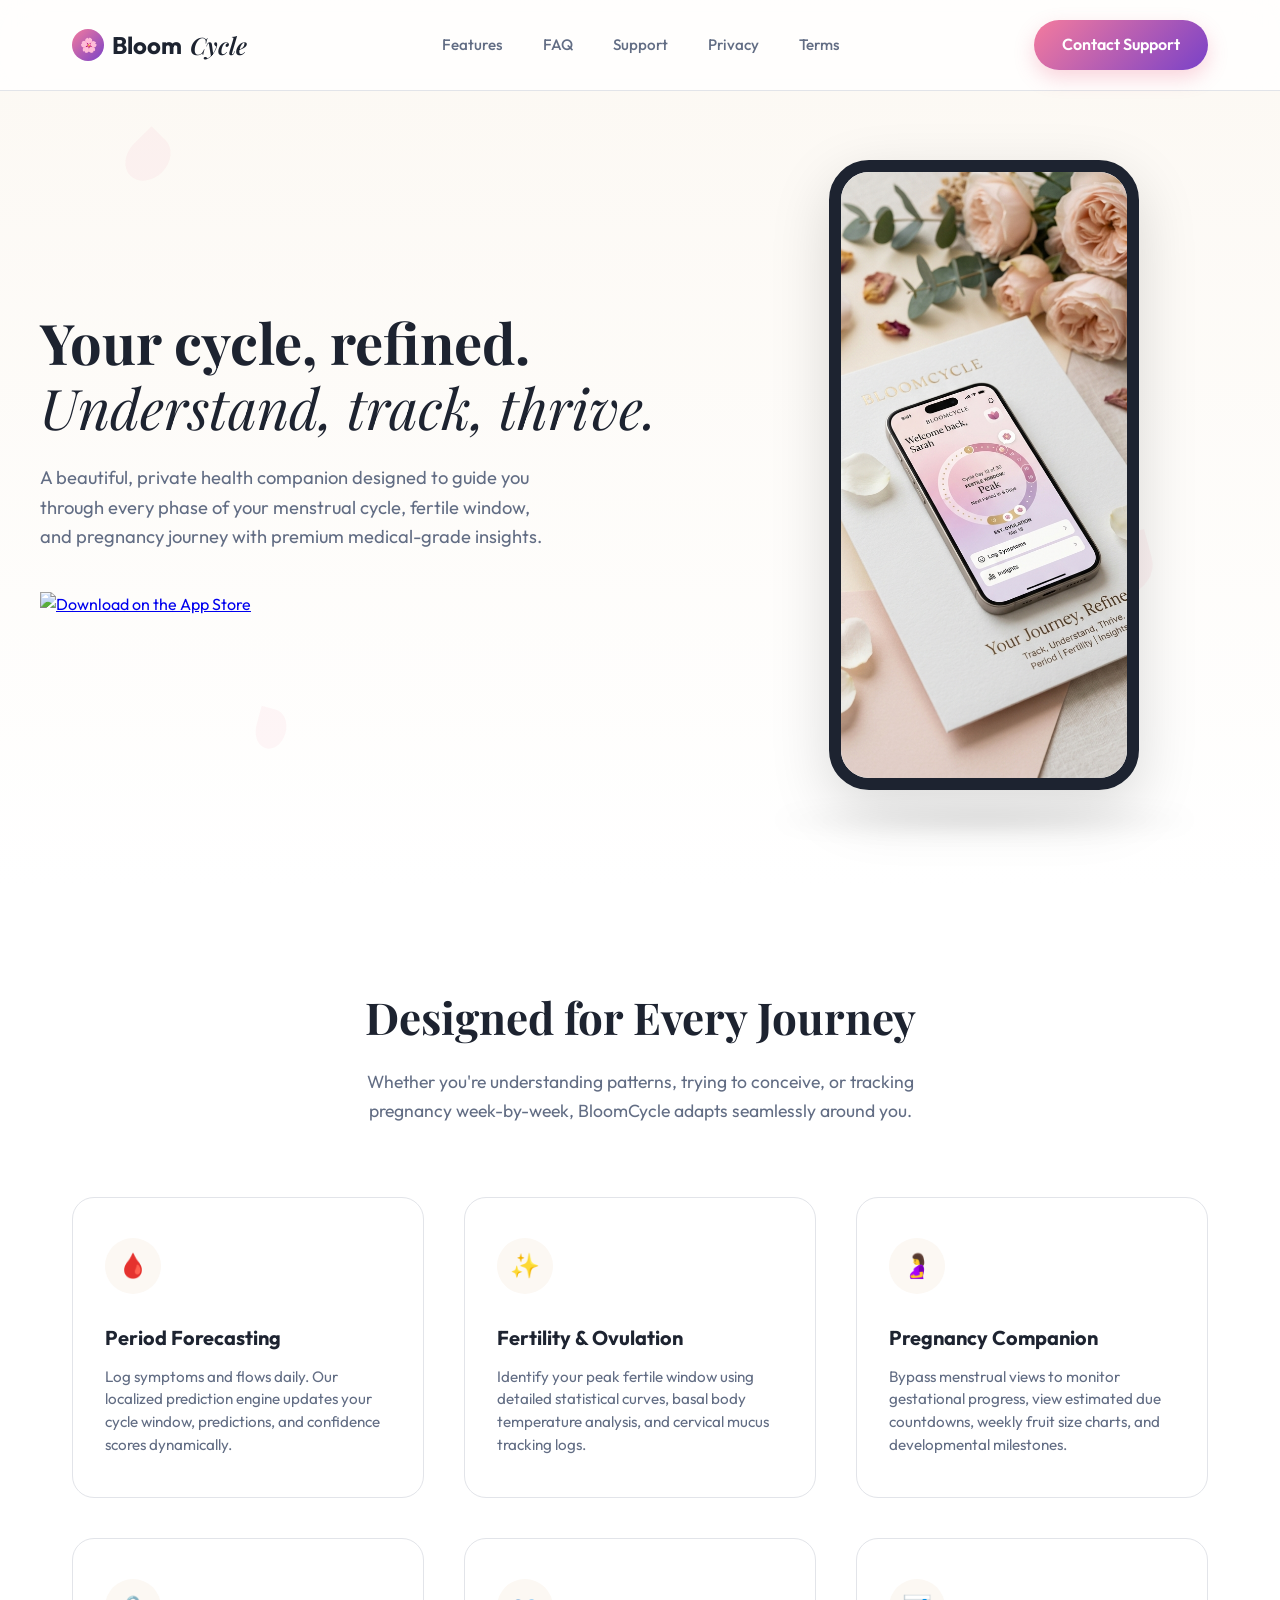
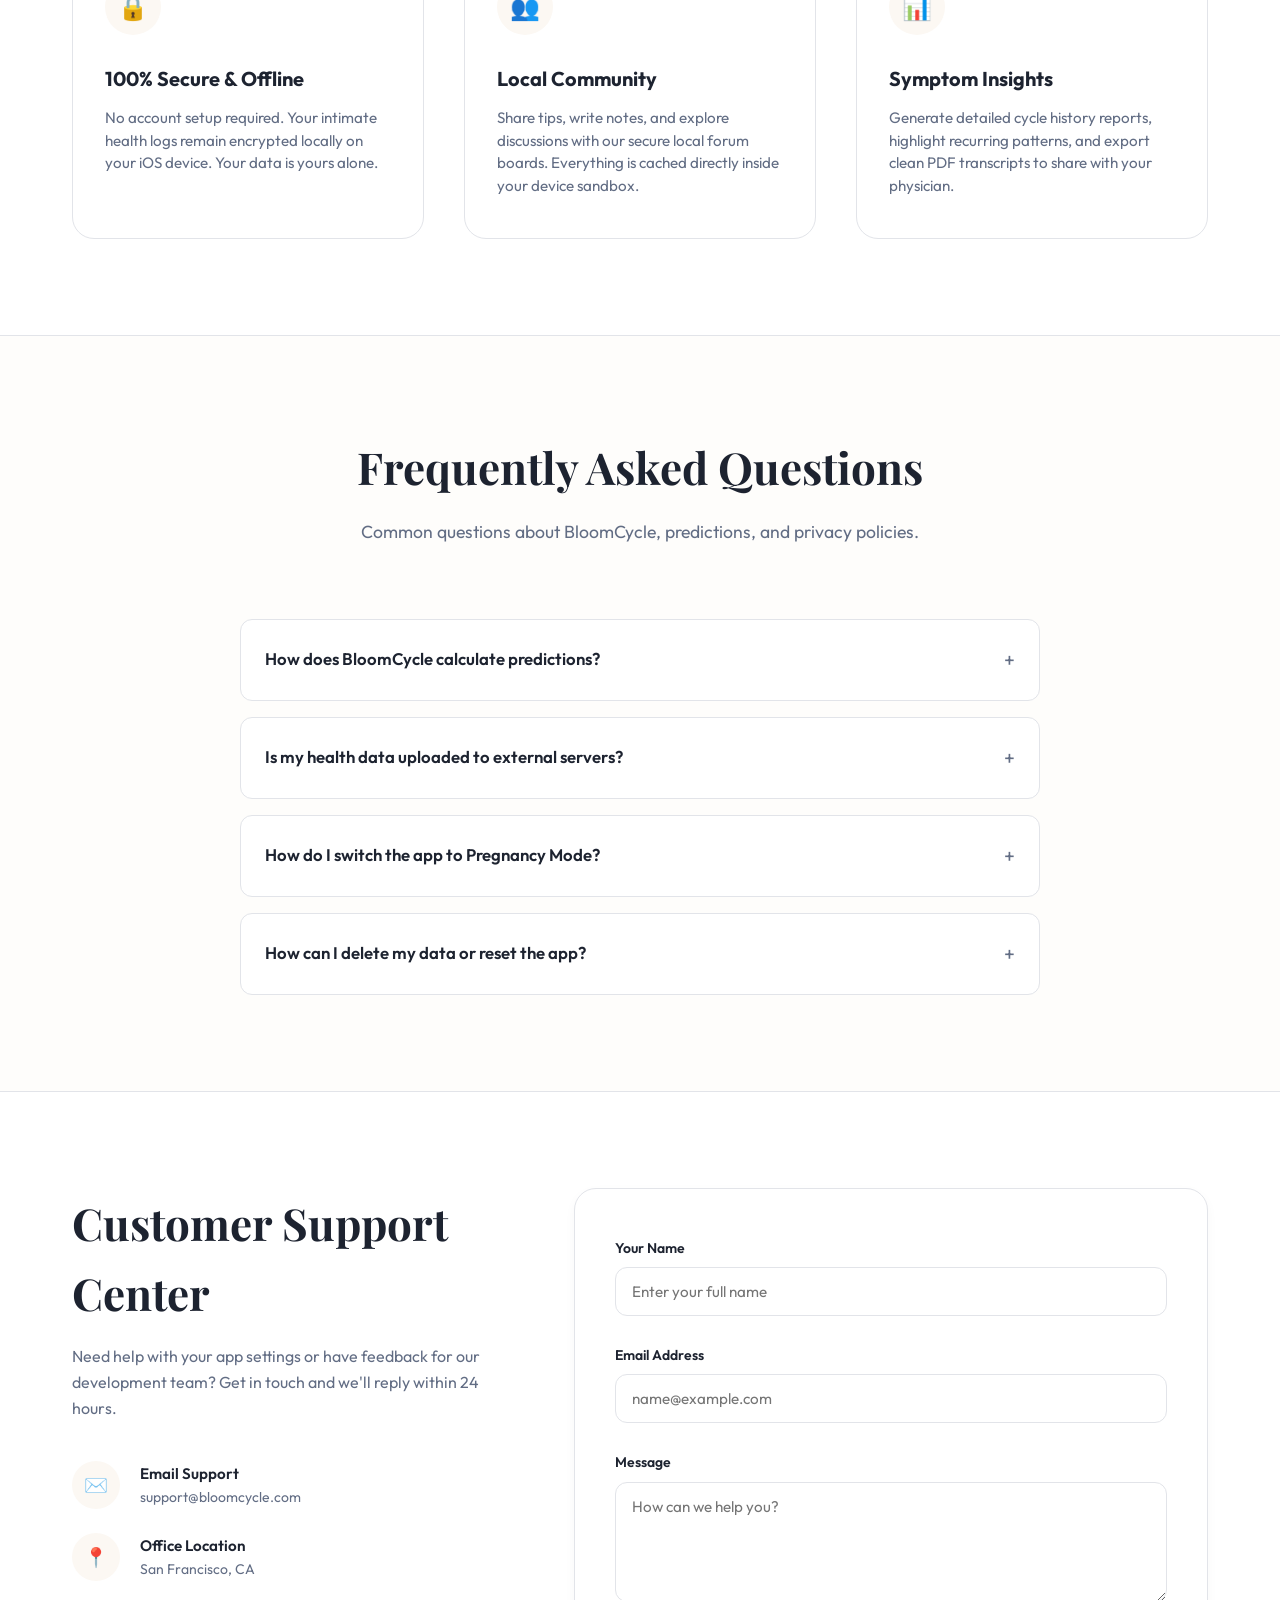
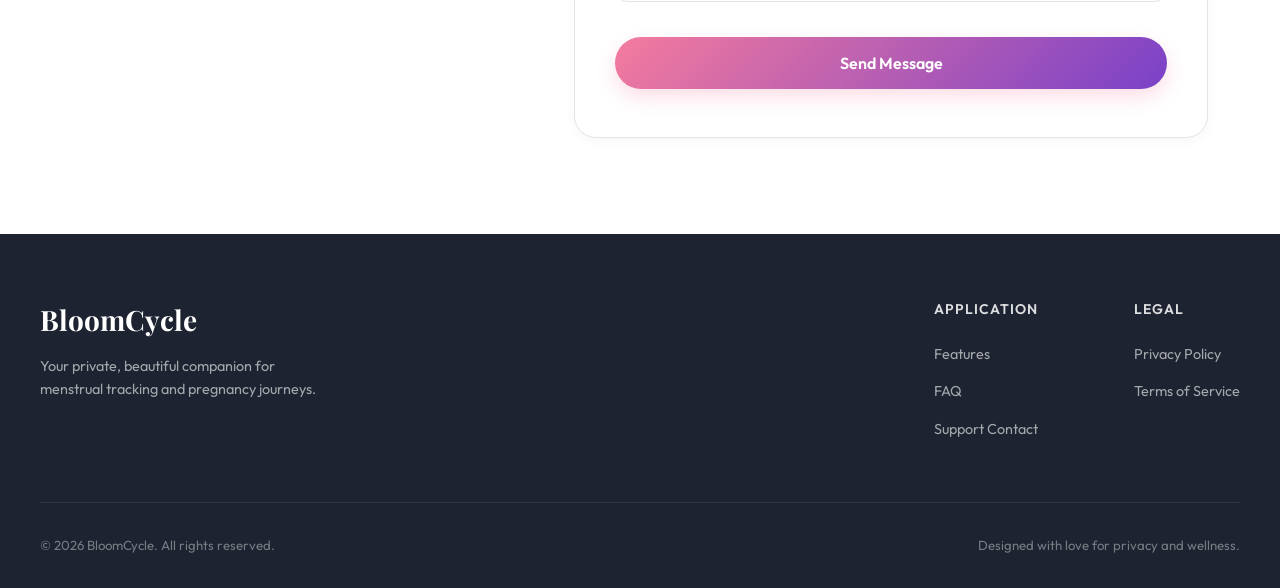
==== index.html @ e6c5db29 "Add files via upload" ====
<!DOCTYPE html>
<html lang="en">
<head>
  <meta charset="UTF-8">
  <meta name="viewport" content="width=device-width, initial-scale=1.0">
  <title>BloomCycle - Period Tracker & Pregnancy Companion</title>
  <meta name="description" content="BloomCycle is a beautiful, private period tracker and pregnancy gestational milestone companion app. Track symptoms, predict ovulation, and explore weekly developmental updates.">
  <link rel="stylesheet" href="style.css">
</head>
<body>
  <!-- Header -->
  <header>
    <div class="nav-container">
      <a href="#" class="logo">
        <div class="logo-icon">🌸</div>
        Bloom<span>Cycle</span>
      </a>
      <ul class="nav-links">
        <li><a href="#features">Features</a></li>
        <li><a href="#faq">FAQ</a></li>
        <li><a href="#support">Support</a></li>
        <li><a href="privacy.html">Privacy</a></li>
        <li><a href="terms.html">Terms</a></li>
      </ul>
      <a href="#support" class="btn-cta">Contact Support</a>
    </div>
  </header>

  <!-- Hero Section -->
  <section class="hero-section" id="hero">
    <div class="hero-backdrop">
      <div class="floating-petal" style="width: 40px; height: 50px; top: 15%; left: 10%; animation-delay: 0s;"></div>
      <div class="floating-petal" style="width: 60px; height: 70px; top: 60%; left: 85%; animation-delay: 2s; transform: rotate(75deg);"></div>
      <div class="floating-petal" style="width: 30px; height: 40px; top: 80%; left: 20%; animation-delay: 4s; transform: rotate(15deg);"></div>
    </div>
    <div class="hero-container">
      <div class="hero-text">
        <h1>Your cycle, refined. <em>Understand, track, thrive.</em></h1>
        <p>A beautiful, private health companion designed to guide you through every phase of your menstrual cycle, fertile window, and pregnancy journey with premium medical-grade insights.</p>
        <div class="hero-buttons">
          <a href="#" class="app-store-btn">
            <img src="https://developer.apple.com/app-store/marketing/guidelines/images/badge-download-on-the-app-store.svg" alt="Download on the App Store">
          </a>
        </div>
      </div>
      <div class="hero-preview">
        <div class="phone-mockup">
          <img src="bloom_app_preview.jpg" alt="BloomCycle App Screenshot Interface Preview">
        </div>
        <div class="mockup-shadow"></div>
      </div>
    </div>
  </section>

  <!-- Features Grid -->
  <section class="features-section" id="features">
    <div class="section-header">
      <h2>Designed for Every Journey</h2>
      <p>Whether you're understanding patterns, trying to conceive, or tracking pregnancy week-by-week, BloomCycle adapts seamlessly around you.</p>
    </div>
    <div class="features-grid">
      <div class="feature-card">
        <div class="feature-icon">🩸</div>
        <h3>Period Forecasting</h3>
        <p>Log symptoms and flows daily. Our localized prediction engine updates your cycle window, predictions, and confidence scores dynamically.</p>
      </div>
      <div class="feature-card">
        <div class="feature-icon">✨</div>
        <h3>Fertility & Ovulation</h3>
        <p>Identify your peak fertile window using detailed statistical curves, basal body temperature analysis, and cervical mucus tracking logs.</p>
      </div>
      <div class="feature-card">
        <div class="feature-icon">🤰</div>
        <h3>Pregnancy Companion</h3>
        <p>Bypass menstrual views to monitor gestational progress, view estimated due countdowns, weekly fruit size charts, and developmental milestones.</p>
      </div>
      <div class="feature-card">
        <div class="feature-icon">🔒</div>
        <h3>100% Secure & Offline</h3>
        <p>No account setup required. Your intimate health logs remain encrypted locally on your iOS device. Your data is yours alone.</p>
      </div>
      <div class="feature-card">
        <div class="feature-icon">👥</div>
        <h3>Local Community</h3>
        <p>Share tips, write notes, and explore discussions with our secure local forum boards. Everything is cached directly inside your device sandbox.</p>
      </div>
      <div class="feature-card">
        <div class="feature-icon">📊</div>
        <h3>Symptom Insights</h3>
        <p>Generate detailed cycle history reports, highlight recurring patterns, and export clean PDF transcripts to share with your physician.</p>
      </div>
    </div>
  </section>

  <!-- FAQ Accordion -->
  <section class="faq-section" id="faq">
    <div class="faq-container">
      <div class="section-header">
        <h2>Frequently Asked Questions</h2>
        <p>Common questions about BloomCycle, predictions, and privacy policies.</p>
      </div>
      <div class="accordion">
        <div class="accordion-item">
          <div class="accordion-header">
            <h3>How does BloomCycle calculate predictions?</h3>
            <div class="accordion-icon">+</div>
          </div>
          <div class="accordion-content">
            <p>BloomCycle uses standard clinical timelines. Your fertile window is defined as the 5 days leading up to ovulation and the day of ovulation itself. As you log more days, the localized algorithm adjusts based on your cycle consistency and recorded body signals.</p>
          </div>
        </div>
        <div class="accordion-item">
          <div class="accordion-header">
            <h3>Is my health data uploaded to external servers?</h3>
            <div class="accordion-icon">+</div>
          </div>
          <div class="accordion-content">
            <p>No. Your health records, daily logs, notes, and cycle history are saved entirely in your iPhone's local sandbox storage. We do not use remote databases or server tracking for health metrics. Your privacy is absolute.</p>
          </div>
        </div>
        <div class="accordion-item">
          <div class="accordion-header">
            <h3>How do I switch the app to Pregnancy Mode?</h3>
            <div class="accordion-icon">+</div>
          </div>
          <div class="accordion-content">
            <p>Open the app, go to the <strong>More</strong> tab, select <strong>Pregnancy Settings</strong>, and toggle Pregnancy Mode. Input your estimated due date, and your dashboards, calendars, and loggers will automatically adapt to gestational pregnancy trackers.</p>
          </div>
        </div>
        <div class="accordion-item">
          <div class="accordion-header">
            <h3>How can I delete my data or reset the app?</h3>
            <div class="accordion-icon">+</div>
          </div>
          <div class="accordion-content">
            <p>You can clear all local records by navigating to the <strong>My Profile</strong> sheet under the <strong>More</strong> tab and clicking the destructive <strong>Delete Account</strong> button. This completely wipes all keychain tokens, local cycle files, and settings snapshots from your device.</p>
          </div>
        </div>
      </div>
    </div>
  </section>

  <!-- Support Form Section -->
  <section class="support-section" id="support">
    <div class="support-grid">
      <div class="support-info">
        <h2>Customer Support Center</h2>
        <p>Need help with your app settings or have feedback for our development team? Get in touch and we'll reply within 24 hours.</p>
        <div class="info-cards">
          <div class="info-card">
            <div class="info-icon">✉️</div>
            <div class="info-text">
              <h4>Email Support</h4>
              <p>support@bloomcycle.com</p>
            </div>
          </div>
          <div class="info-card">
            <div class="info-icon">📍</div>
            <div class="info-text">
              <h4>Office Location</h4>
              <p>San Francisco, CA</p>
            </div>
          </div>
        </div>
      </div>
      <div class="support-form-card">
        <form id="contactForm">
          <div class="form-feedback" id="formFeedback"></div>
          <div class="form-group">
            <label for="name">Your Name</label>
            <input type="text" id="name" placeholder="Enter your full name" required>
          </div>
          <div class="form-group">
            <label for="email">Email Address</label>
            <input type="email" id="email" placeholder="name@example.com" required>
          </div>
          <div class="form-group">
            <label for="message">Message</label>
            <textarea id="message" placeholder="How can we help you?" required></textarea>
          </div>
          <button type="submit" class="btn-submit" id="submitBtn">Send Message</button>
        </form>
      </div>
    </div>
  </section>

  <!-- Footer -->
  <footer>
    <div class="footer-container">
      <div class="footer-top">
        <div class="footer-brand">
          <h3>BloomCycle</h3>
          <p>Your private, beautiful companion for menstrual tracking and pregnancy journeys.</p>
        </div>
        <div class="footer-links-grid">
          <div class="footer-links-col">
            <h4>Application</h4>
            <ul>
              <li><a href="#features">Features</a></li>
              <li><a href="#faq">FAQ</a></li>
              <li><a href="#support">Support Contact</a></li>
            </ul>
          </div>
          <div class="footer-links-col">
            <h4>Legal</h4>
            <ul>
              <li><a href="privacy.html">Privacy Policy</a></li>
              <li><a href="terms.html">Terms of Service</a></li>
            </ul>
          </div>
        </div>
      </div>
      <div class="footer-bottom">
        <p>&copy; 2026 BloomCycle. All rights reserved.</p>
        <p>Designed with love for privacy and wellness.</p>
      </div>
    </div>
  </footer>

  <script src="script.js"></script>
</body>
</html>
---- style.css ----
@import url('https://fonts.googleapis.com/css2?family=Outfit:wght@300;400;500;600;700;800&family=Playfair+Display:ital,wght@0,400;0,600;0,700;1,400&display=swap');

:root {
  --color-primary: hsl(343, 85%, 68%);
  --color-primary-deep: hsl(343, 80%, 48%);
  --color-secondary: hsl(265, 55%, 52%);
  --color-amber: hsl(38, 92%, 58%);
  --color-cream: hsl(36, 60%, 97%);
  --color-cream-faint: hsl(36, 60%, 99%);
  --color-ink: hsl(220, 25%, 15%);
  --color-ink-soft: hsl(220, 15%, 45%);
  --color-line: hsl(220, 12%, 90%);
  --color-white: hsl(0, 0%, 100%);
  --gradient-primary: linear-gradient(135deg, hsl(343, 85%, 72%) 0%, hsl(265, 55%, 52%) 100%);
  --gradient-bg: linear-gradient(180deg, var(--color-cream) 0%, var(--color-white) 100%);
  --shadow-sm: 0 4px 12px rgba(0, 0, 0, 0.03);
  --shadow-md: 0 8px 24px rgba(0, 0, 0, 0.05);
  --shadow-lg: 0 16px 48px rgba(235, 87, 125, 0.15);
  --radius-sm: 12px;
  --radius-md: 22px;
  --radius-lg: 32px;
  --font-sans: 'Outfit', sans-serif;
  --font-serif: 'Playfair Display', serif;
  --transition-smooth: all 0.4s cubic-bezier(0.16, 1, 0.3, 1);
}

* {
  box-sizing: border-box;
  margin: 0;
  padding: 0;
}

body {
  font-family: var(--font-sans);
  background: var(--color-white);
  color: var(--color-ink);
  line-height: 1.6;
  overflow-x: hidden;
  -webkit-font-smoothing: antialiased;
}

/* Header & Navigation */
header {
  position: fixed;
  top: 0;
  left: 0;
  width: 100%;
  z-index: 1000;
  background: rgba(255, 255, 255, 0.8);
  backdrop-filter: blur(20px);
  border-bottom: 1px solid var(--color-line);
}

.nav-container {
  max-width: 1200px;
  margin: 0 auto;
  display: flex;
  align-items: center;
  justify-content: space-between;
  padding: 1.25rem 2rem;
}

.logo {
  display: flex;
  align-items: center;
  gap: 0.5rem;
  text-decoration: none;
  font-size: 1.5rem;
  font-weight: 700;
  color: var(--color-ink);
}

.logo span {
  font-family: var(--font-serif);
  font-style: italic;
  font-weight: 600;
}

.logo-icon {
  background: var(--gradient-primary);
  width: 32px;
  height: 32px;
  border-radius: 50%;
  display: flex;
  align-items: center;
  justify-content: center;
  color: var(--color-white);
  font-size: 0.875rem;
}

.nav-links {
  display: flex;
  align-items: center;
  gap: 2.5rem;
  list-style: none;
}

.nav-links a {
  text-decoration: none;
  font-weight: 500;
  font-size: 0.95rem;
  color: var(--color-ink-soft);
  transition: var(--transition-smooth);
}

.nav-links a:hover,
.nav-links a.active {
  color: var(--color-primary);
}

.btn-cta {
  background: var(--gradient-primary);
  color: var(--color-white) !important;
  padding: 0.75rem 1.75rem;
  border-radius: 30px;
  font-weight: 600;
  box-shadow: 0 8px 20px rgba(235, 87, 125, 0.25);
  border: none;
  cursor: pointer;
  display: inline-flex;
  align-items: center;
  gap: 0.5rem;
  text-decoration: none;
  transition: var(--transition-smooth);
}

.btn-cta:hover {
  transform: translateY(-2px);
  box-shadow: 0 12px 24px rgba(235, 87, 125, 0.35);
}

/* Hero Section */
.hero-section {
  padding: 10rem 2rem 6rem;
  background: var(--gradient-bg);
  position: relative;
  overflow: hidden;
}

.hero-backdrop {
  position: absolute;
  top: 0;
  left: 0;
  width: 100%;
  height: 100%;
  pointer-events: none;
  z-index: 1;
}

.floating-petal {
  position: absolute;
  background: rgba(235, 87, 125, 0.05);
  border-radius: 0 50% 50% 50%;
  transform: rotate(45deg);
  animation: float 15s ease-in-out infinite alternate;
}

@keyframes float {
  0% { transform: translateY(0) rotate(45deg) scale(1); }
  100% { transform: translateY(-30px) rotate(60deg) scale(1.1); }
}

.hero-container {
  max-width: 1200px;
  margin: 0 auto;
  display: grid;
  grid-template-columns: 1.1fr 0.9fr;
  align-items: center;
  gap: 4rem;
  position: relative;
  z-index: 2;
}

.hero-text h1 {
  font-family: var(--font-serif);
  font-size: 3.5rem;
  line-height: 1.15;
  margin-bottom: 1.5rem;
  color: var(--color-ink);
}

.hero-text h1 em {
  font-weight: 400;
}

.hero-text p {
  font-size: 1.15rem;
  color: var(--color-ink-soft);
  margin-bottom: 2.5rem;
  max-width: 520px;
}

.hero-buttons {
  display: flex;
  align-items: center;
  gap: 1rem;
}

.app-store-btn img {
  height: 48px;
  display: block;
}

.hero-preview {
  position: relative;
  display: flex;
  justify-content: center;
}

.phone-mockup {
  width: 310px;
  height: 630px;
  border: 12px solid var(--color-ink);
  border-radius: 40px;
  background: var(--color-white);
  box-shadow: 0 20px 60px rgba(0, 0, 0, 0.15);
  overflow: hidden;
  position: relative;
}

.phone-mockup img {
  width: 100%;
  height: 100%;
  object-fit: cover;
  display: block;
}

.mockup-shadow {
  position: absolute;
  bottom: -40px;
  width: 80%;
  height: 20px;
  background: radial-gradient(ellipse, rgba(0,0,0,0.15) 0%, rgba(0,0,0,0) 80%);
  filter: blur(10px);
}

/* Feature Showcase */
.features-section {
  padding: 6rem 2rem;
  max-width: 1200px;
  margin: 0 auto;
}

.section-header {
  text-align: center;
  margin-bottom: 4.5rem;
}

.section-header h2 {
  font-family: var(--font-serif);
  font-size: 2.75rem;
  color: var(--color-ink);
  margin-bottom: 1rem;
}

.section-header p {
  color: var(--color-ink-soft);
  font-size: 1.1rem;
  max-width: 580px;
  margin: 0 auto;
}

.features-grid {
  display: grid;
  grid-template-columns: repeat(3, 1fr);
  gap: 2.5rem;
}

.feature-card {
  background: var(--color-white);
  border: 1px solid var(--color-line);
  padding: 2.5rem 2rem;
  border-radius: var(--radius-md);
  transition: var(--transition-smooth);
}

.feature-card:hover {
  transform: translateY(-6px);
  border-color: rgba(235, 87, 125, 0.3);
  box-shadow: var(--shadow-md);
}

.feature-icon {
  width: 56px;
  height: 56px;
  background: var(--color-cream);
  border-radius: 50%;
  display: flex;
  align-items: center;
  justify-content: center;
  color: var(--color-primary);
  font-size: 1.5rem;
  margin-bottom: 1.75rem;
}

.feature-card h3 {
  font-size: 1.25rem;
  font-weight: 700;
  margin-bottom: 0.75rem;
  color: var(--color-ink);
}

.feature-card p {
  color: var(--color-ink-soft);
  font-size: 0.95rem;
  line-height: 1.5;
}

/* FAQ Accordion Section */
.faq-section {
  background: var(--color-cream-faint);
  padding: 6rem 2rem;
  border-top: 1px solid var(--color-line);
  border-bottom: 1px solid var(--color-line);
}

.faq-container {
  max-width: 800px;
  margin: 0 auto;
}

.accordion {
  display: flex;
  flex-direction: column;
  gap: 1rem;
}

.accordion-item {
  background: var(--color-white);
  border: 1px solid var(--color-line);
  border-radius: var(--radius-sm);
  overflow: hidden;
  transition: var(--transition-smooth);
}

.accordion-header {
  padding: 1.5rem;
  display: flex;
  align-items: center;
  justify-content: space-between;
  cursor: pointer;
  user-select: none;
}

.accordion-header h3 {
  font-size: 1.05rem;
  font-weight: 600;
  color: var(--color-ink);
}

.accordion-icon {
  font-size: 1.25rem;
  color: var(--color-ink-soft);
  transition: transform 0.3s ease;
}

.accordion-content {
  max-height: 0;
  overflow: hidden;
  transition: var(--transition-smooth);
  padding: 0 1.5rem;
}

.accordion-content p {
  padding-bottom: 1.5rem;
  color: var(--color-ink-soft);
  font-size: 0.95rem;
  line-height: 1.6;
}

.accordion-item.active {
  border-color: rgba(235, 87, 125, 0.25);
  box-shadow: var(--shadow-sm);
}

.accordion-item.active .accordion-icon {
  transform: rotate(45deg);
  color: var(--color-primary);
}

.accordion-item.active .accordion-content {
  max-height: 300px; /* arbitrary height to slide down */
}

/* Support Form Section */
.support-section {
  padding: 6rem 2rem;
  max-width: 1200px;
  margin: 0 auto;
}

.support-grid {
  display: grid;
  grid-template-columns: 0.8fr 1.2fr;
  gap: 5rem;
  align-items: start;
}

.support-info h2 {
  font-family: var(--font-serif);
  font-size: 2.75rem;
  margin-bottom: 1rem;
  color: var(--color-ink);
}

.support-info p {
  color: var(--color-ink-soft);
  margin-bottom: 2.5rem;
}

.info-cards {
  display: flex;
  flex-direction: column;
  gap: 1.5rem;
}

.info-card {
  display: flex;
  align-items: center;
  gap: 1.25rem;
}

.info-icon {
  width: 48px;
  height: 48px;
  border-radius: 50%;
  background: var(--color-cream);
  display: flex;
  align-items: center;
  justify-content: center;
  color: var(--color-primary);
  font-size: 1.2rem;
}

.info-text h4 {
  font-size: 0.95rem;
  font-weight: 600;
  color: var(--color-ink);
}

.info-text p {
  margin: 0;
  font-size: 0.875rem;
  color: var(--color-ink-soft);
}

.support-form-card {
  background: var(--color-white);
  border: 1px solid var(--color-line);
  padding: 3rem 2.5rem;
  border-radius: var(--radius-md);
  box-shadow: var(--shadow-sm);
}

.form-group {
  margin-bottom: 1.75rem;
}

.form-group label {
  display: block;
  font-size: 0.875rem;
  font-weight: 600;
  color: var(--color-ink);
  margin-bottom: 0.5rem;
}

.form-group input,
.form-group textarea {
  width: 100%;
  padding: 0.875rem 1rem;
  border: 1.5px solid var(--color-line);
  border-radius: var(--radius-sm);
  font-family: var(--font-sans);
  font-size: 0.95rem;
  color: var(--color-ink);
  transition: var(--transition-smooth);
  outline: none;
}

.form-group input:focus,
.form-group textarea:focus {
  border-color: var(--color-primary);
  box-shadow: 0 0 0 4px rgba(235, 87, 125, 0.08);
}

.form-group textarea {
  resize: vertical;
  min-height: 120px;
}

.form-feedback {
  margin-bottom: 1.5rem;
  font-size: 0.875rem;
  font-weight: 500;
  display: none;
}

.form-feedback.success {
  display: block;
  color: hsl(150, 80%, 35%);
}

.form-feedback.error {
  display: block;
  color: hsl(350, 80%, 45%);
}

.btn-submit {
  width: 100%;
  background: var(--gradient-primary);
  color: var(--color-white);
  font-family: var(--font-sans);
  font-size: 1rem;
  font-weight: 600;
  border: none;
  padding: 1rem;
  border-radius: 30px;
  cursor: pointer;
  box-shadow: 0 8px 20px rgba(235, 87, 125, 0.2);
  transition: var(--transition-smooth);
}

.btn-submit:hover {
  transform: translateY(-2px);
  box-shadow: 0 12px 24px rgba(235, 87, 125, 0.3);
}

/* Footer */
footer {
  background: var(--color-ink);
  color: var(--color-white);
  padding: 4rem 2rem 2rem;
}

.footer-container {
  max-width: 1200px;
  margin: 0 auto;
}

.footer-top {
  display: flex;
  justify-content: space-between;
  border-bottom: 1px solid rgba(255, 255, 255, 0.08);
  padding-bottom: 3rem;
  margin-bottom: 2rem;
}

.footer-brand h3 {
  font-family: var(--font-serif);
  font-size: 1.75rem;
  margin-bottom: 0.75rem;
}

.footer-brand p {
  color: rgba(255, 255, 255, 0.6);
  font-size: 0.9rem;
  max-width: 300px;
}

.footer-links-grid {
  display: flex;
  gap: 6rem;
}

.footer-links-col h4 {
  font-size: 0.875rem;
  font-weight: 600;
  text-transform: uppercase;
  letter-spacing: 1px;
  margin-bottom: 1.25rem;
  color: rgba(255, 255, 255, 0.85);
}

.footer-links-col ul {
  list-style: none;
}

.footer-links-col li {
  margin-bottom: 0.75rem;
}

.footer-links-col a {
  text-decoration: none;
  font-size: 0.9rem;
  color: rgba(255, 255, 255, 0.6);
  transition: var(--transition-smooth);
}

.footer-links-col a:hover {
  color: var(--color-primary);
}

.footer-bottom {
  display: flex;
  justify-content: space-between;
  align-items: center;
  color: rgba(255, 255, 255, 0.4);
  font-size: 0.825rem;
}

/* Compliance Document Pages Styles */
.doc-section {
  padding: 9rem 2rem 6rem;
  max-width: 800px;
  margin: 0 auto;
}

.doc-section h1 {
  font-family: var(--font-serif);
  font-size: 3rem;
  color: var(--color-ink);
  margin-bottom: 0.5rem;
}

.doc-date {
  color: var(--color-ink-soft);
  font-size: 0.875rem;
  margin-bottom: 3rem;
}

.doc-content h2 {
  font-size: 1.5rem;
  margin: 2.5rem 0 1rem;
  color: var(--color-ink);
}

.doc-content p {
  color: var(--color-ink-soft);
  font-size: 0.975rem;
  margin-bottom: 1.25rem;
  line-height: 1.7;
}

.doc-content ul {
  list-style-type: disc;
  margin-left: 2rem;
  margin-bottom: 1.5rem;
  color: var(--color-ink-soft);
  font-size: 0.975rem;
}

.doc-content li {
  margin-bottom: 0.5rem;
}

/* Responsive Breakpoints */
@media (max-width: 992px) {
  .hero-container {
    grid-template-columns: 1fr;
    text-align: center;
    gap: 3rem;
  }
  .hero-text p {
    margin-left: auto;
    margin-right: auto;
  }
  .hero-buttons {
    justify-content: center;
  }
  .features-grid {
    grid-template-columns: repeat(2, 1fr);
  }
  .support-grid {
    grid-template-columns: 1fr;
    gap: 4rem;
  }
}

@media (max-width: 768px) {
  .nav-links {
    display: none; /* simple responsive bypass */
  }
  .hero-text h1 {
    font-size: 2.75rem;
  }
  .features-grid {
    grid-template-columns: 1fr;
  }
  .footer-top {
    flex-direction: column;
    gap: 2.5rem;
  }
  .footer-links-grid {
    gap: 3rem;
    flex-wrap: wrap;
  }
}
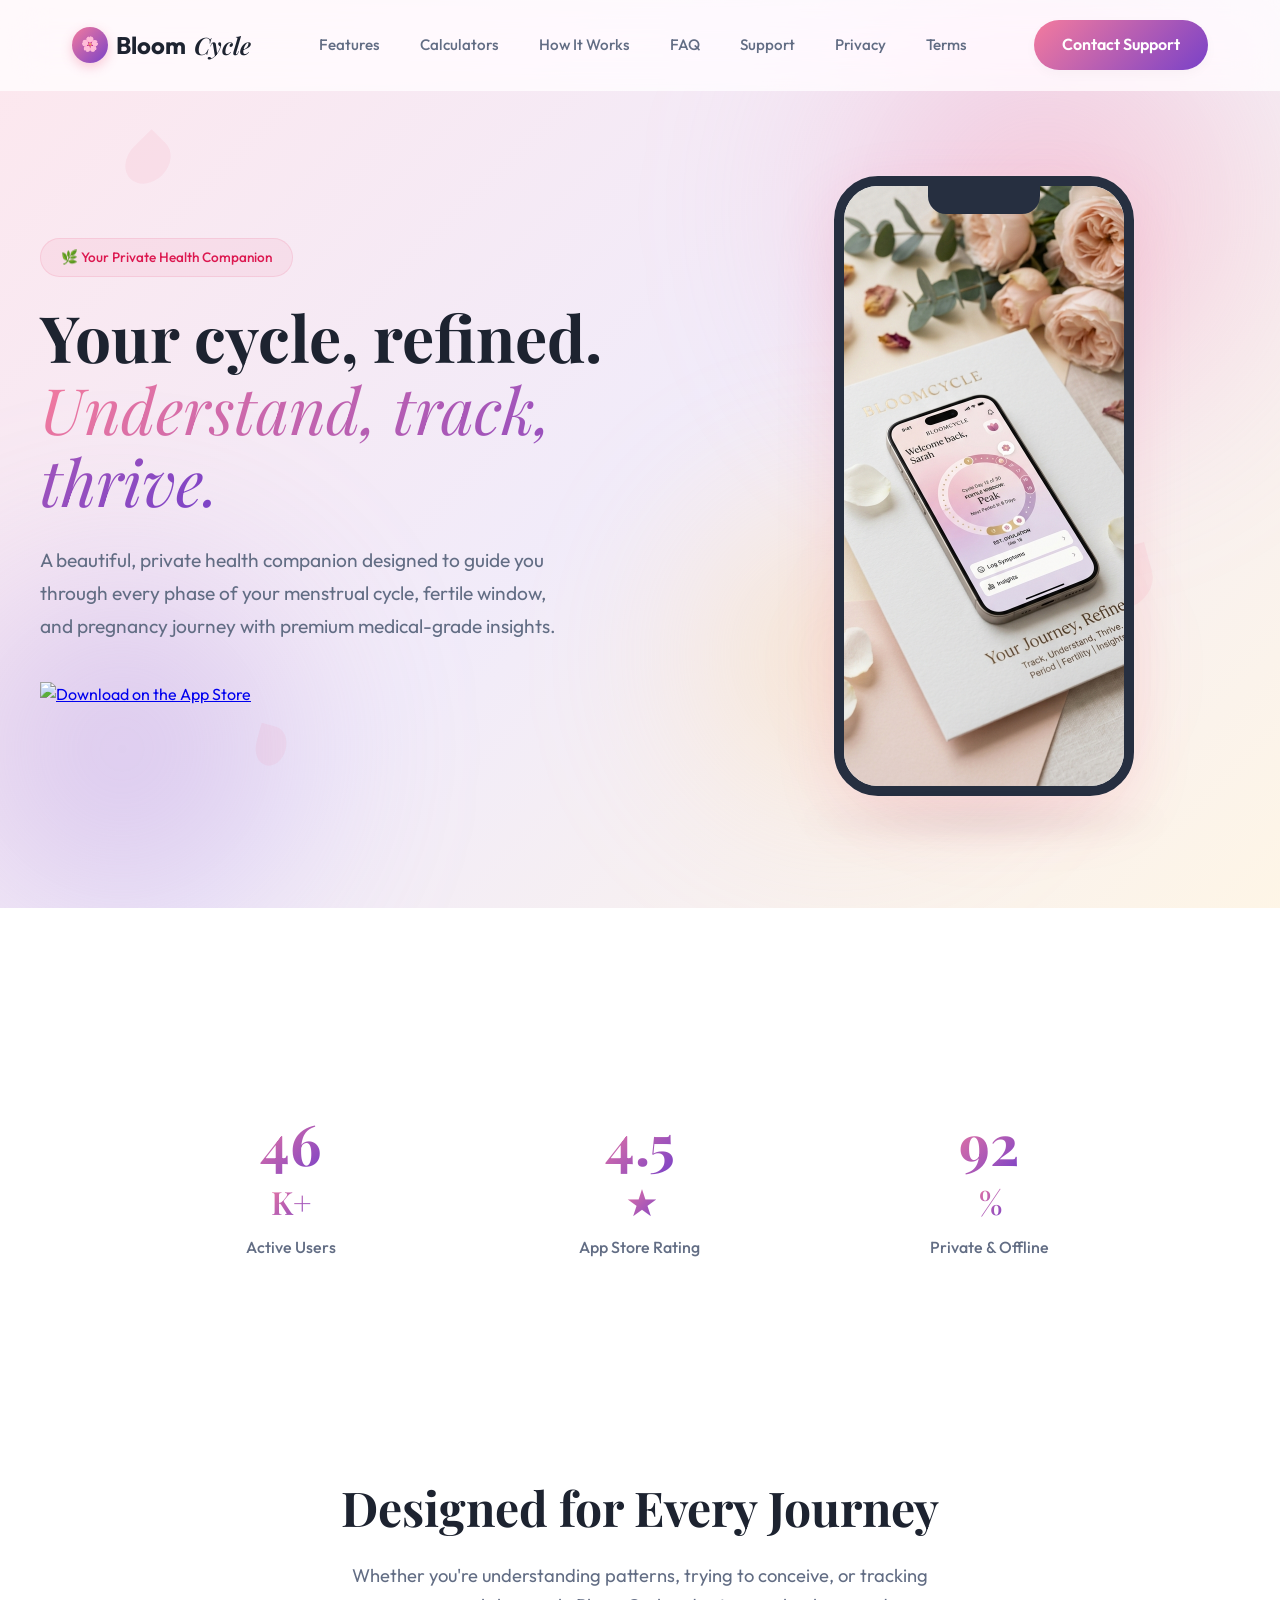
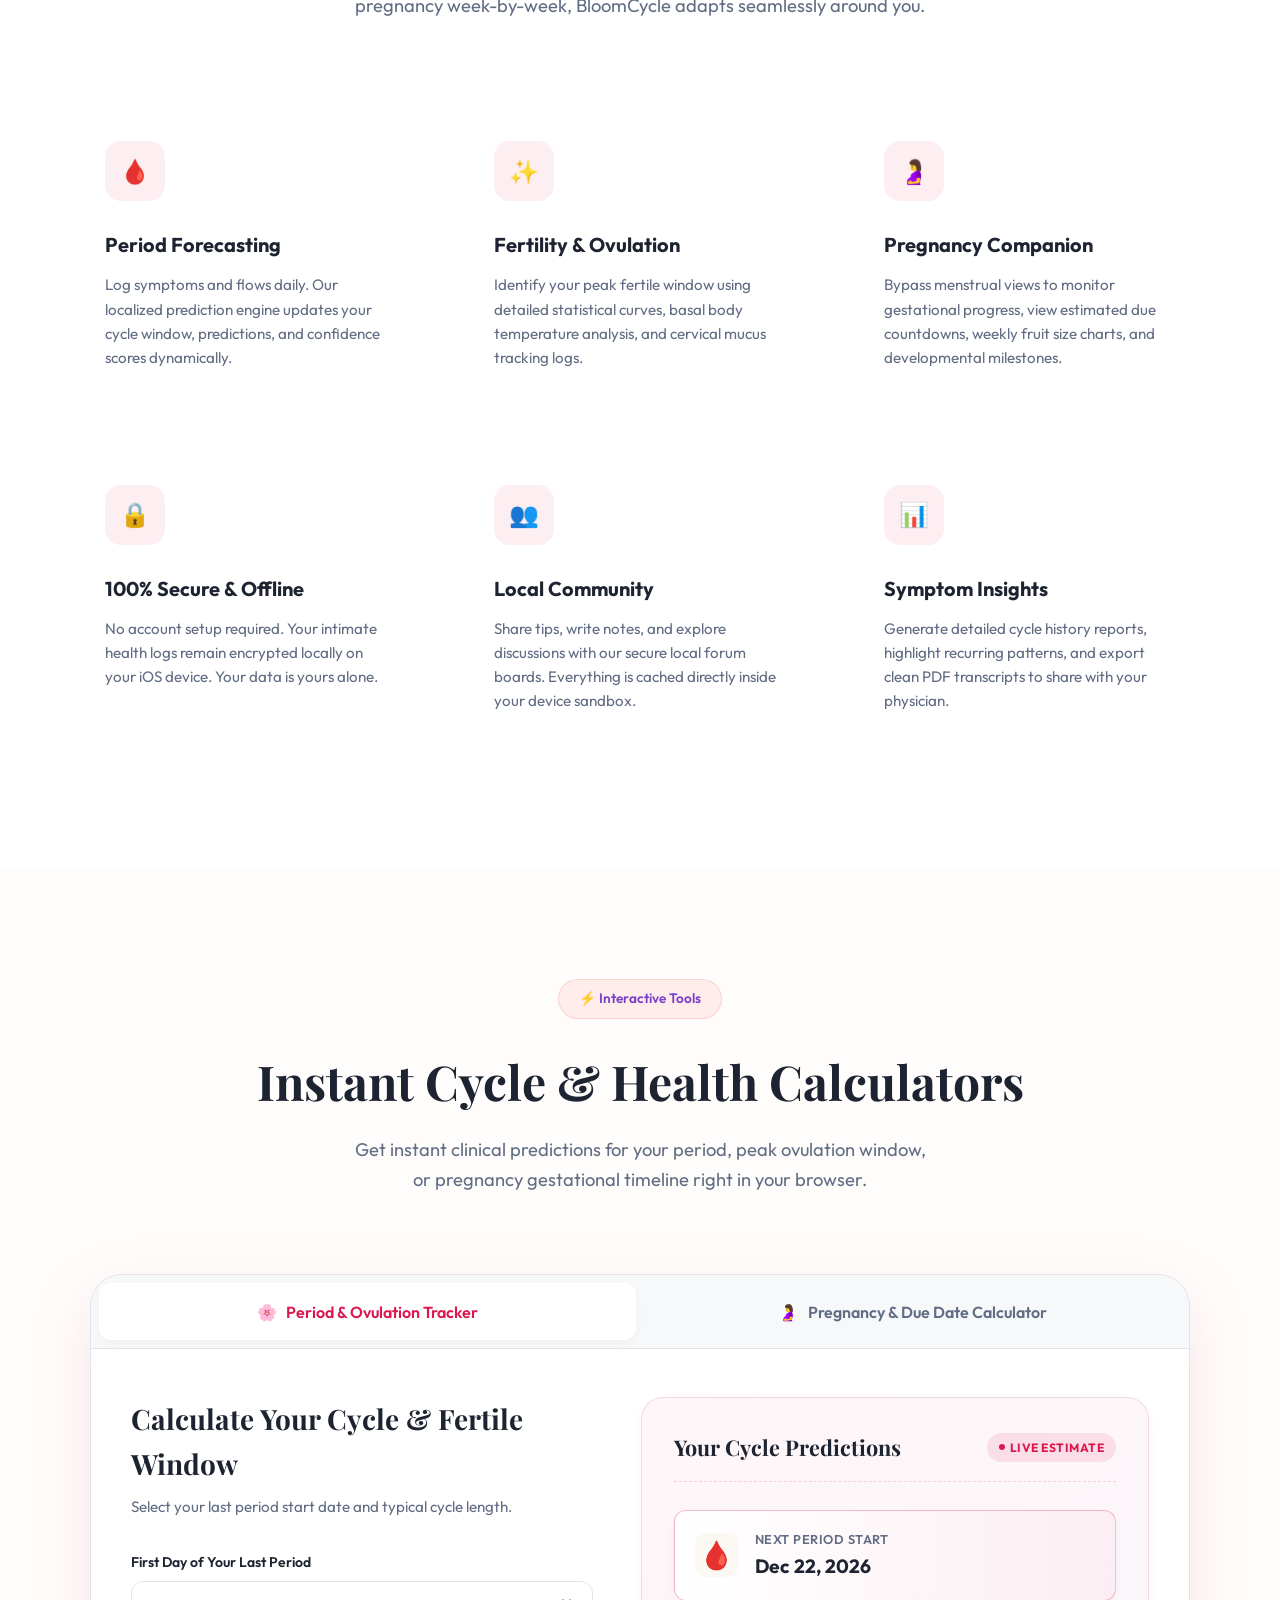
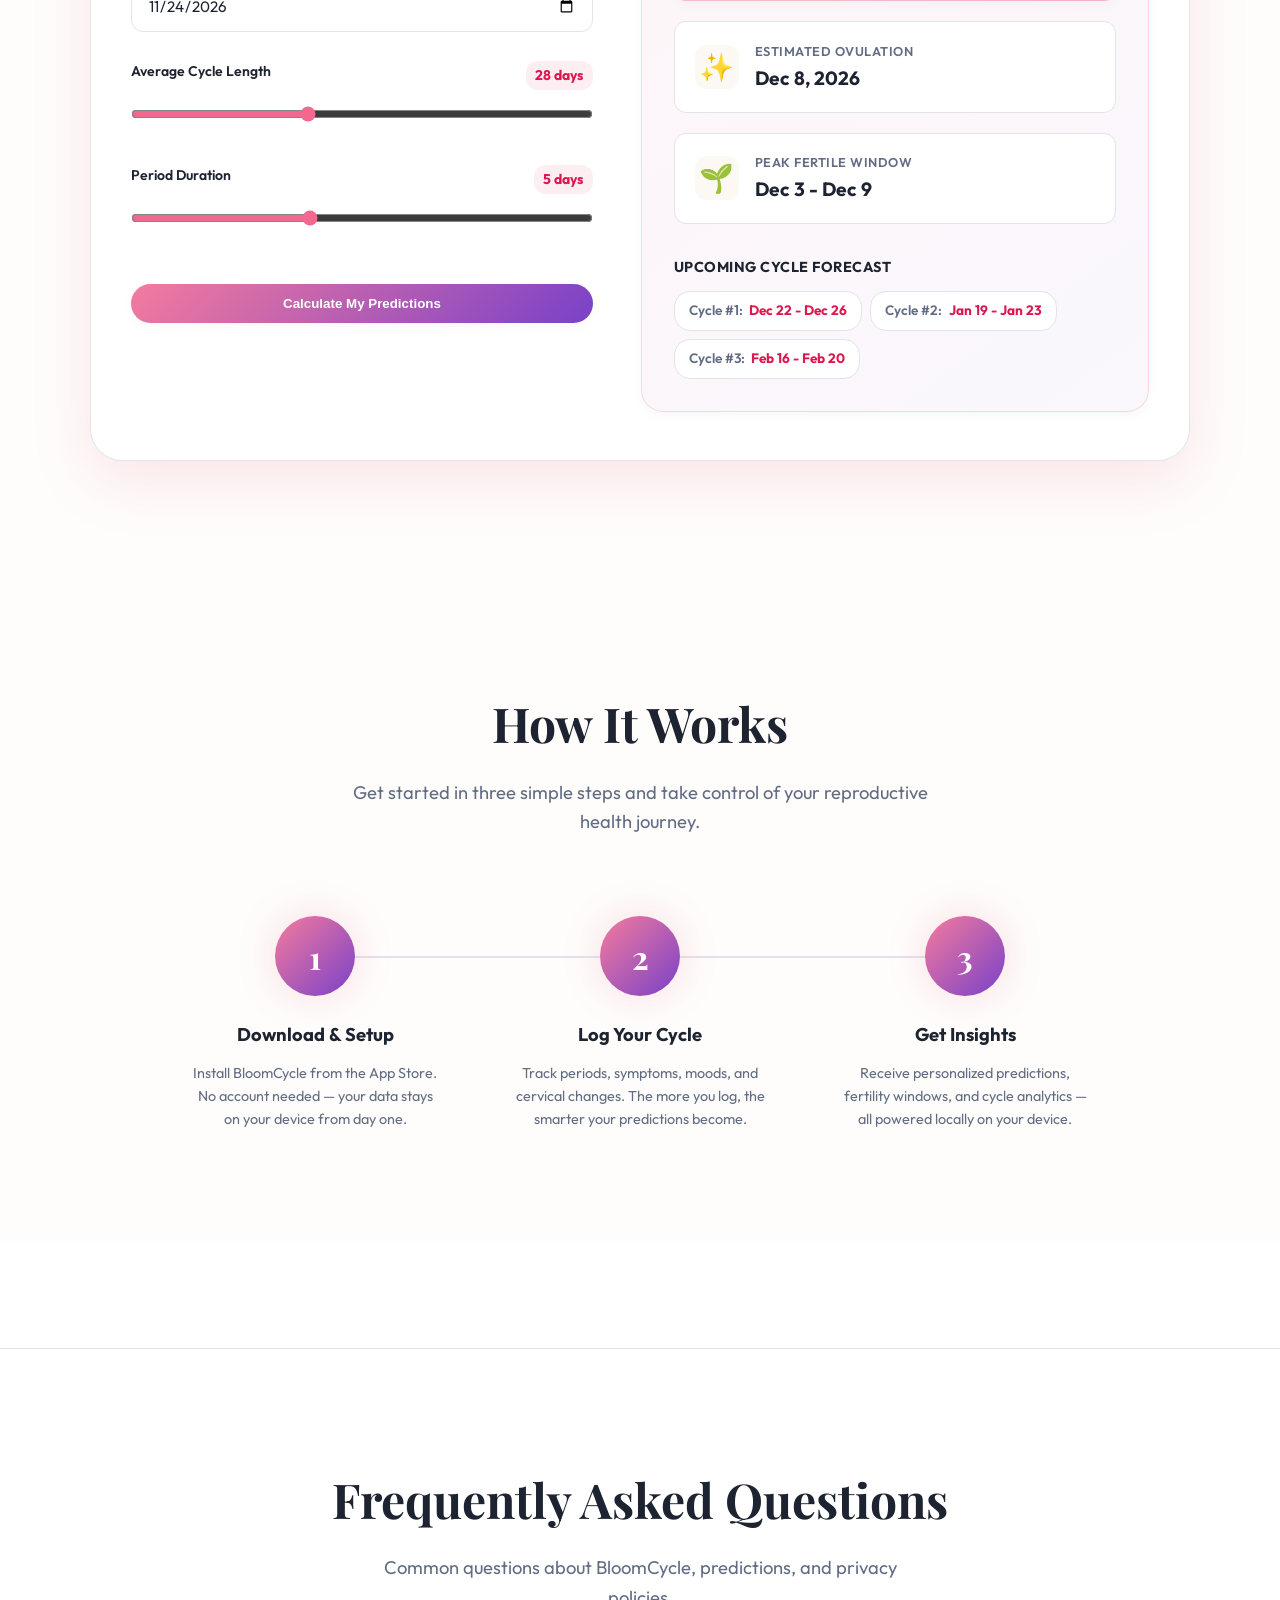
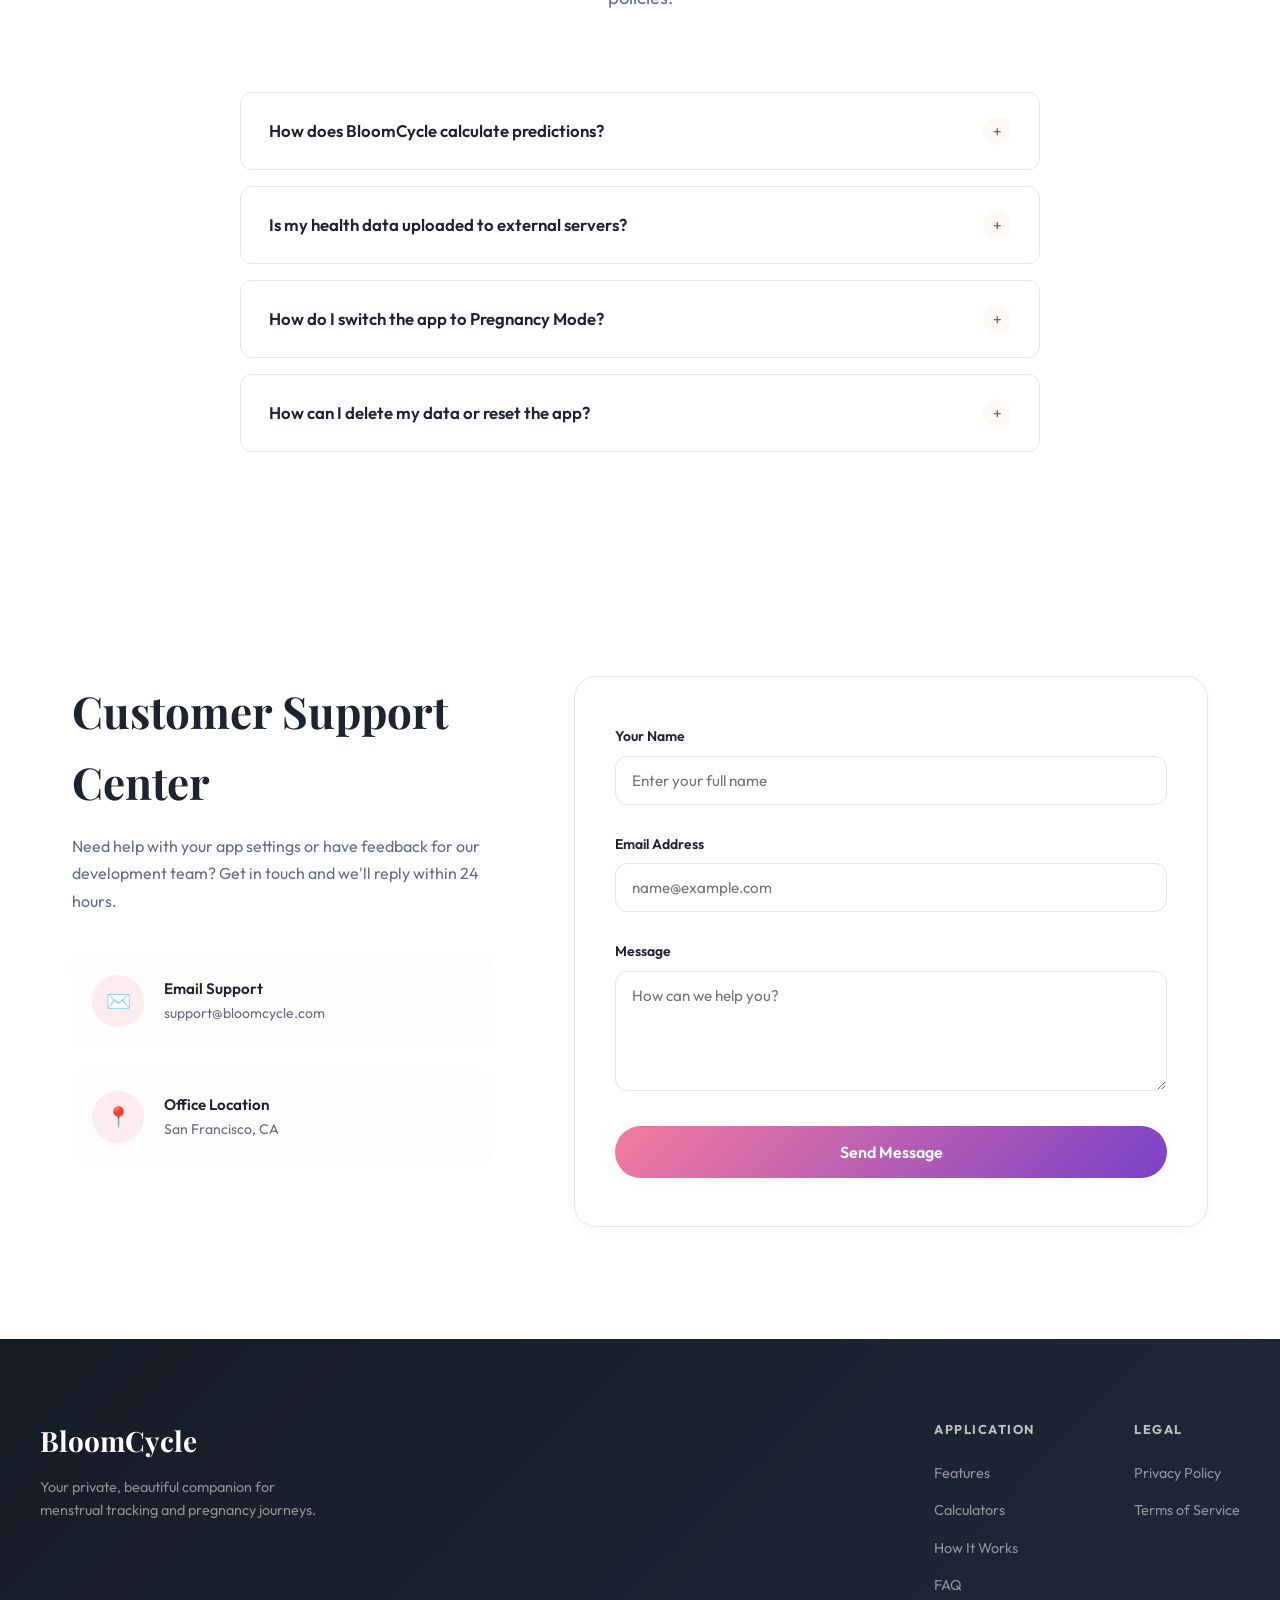
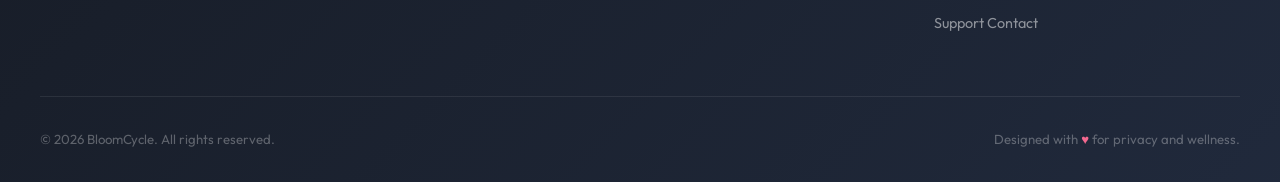
==== commit 395f12f4: "Enhance website with interactive health calculators, SEO metadata, fixed form handling, and polished" ====
--- a/index.html
+++ b/index.html
@@ -3,186 +3,539 @@
 <head>
   <meta charset="UTF-8">
   <meta name="viewport" content="width=device-width, initial-scale=1.0">
-  <title>BloomCycle - Period Tracker & Pregnancy Companion</title>
-  <meta name="description" content="BloomCycle is a beautiful, private period tracker and pregnancy gestational milestone companion app. Track symptoms, predict ovulation, and explore weekly developmental updates.">
+  
+  <!-- Primary Meta Tags -->
+  <title>BloomCycle - Period Tracker, Ovulation & Pregnancy Calculator</title>
+  <meta name="title" content="BloomCycle - Period Tracker, Ovulation & Pregnancy Calculator">
+  <meta name="description" content="BloomCycle is a 100% private, offline period tracker, ovulation calculator & pregnancy gestational milestone companion app for iOS. Calculate fertile windows and due dates instantly.">
+  <meta name="keywords" content="period tracker, ovulation calculator, pregnancy calculator, due date calculator, fertile window predictor, menstrual cycle tracker, private period app, gestational age calculator">
+  <meta name="author" content="BloomCycle">
+  <meta name="robots" content="index, follow, max-image-preview:large, max-snippet:-1, max-video-preview:-1">
+  <link rel="canonical" href="https://bloomcycle.com/">
+
+  <!-- Open Graph / Facebook / WhatsApp -->
+  <meta property="og:type" content="website">
+  <meta property="og:url" content="https://bloomcycle.com/">
+  <meta property="og:title" content="BloomCycle - Period Tracker & Pregnancy Companion">
+  <meta property="og:description" content="Track your menstrual cycle, predict ovulation, calculate pregnancy due dates, and monitor gestational milestones with 100% local privacy.">
+  <meta property="og:image" content="https://bloomcycle.com/bloom_app_preview.jpg">
+  <meta property="og:site_name" content="BloomCycle">
+  <meta property="og:locale" content="en_US">
+
+  <!-- Twitter / X -->
+  <meta property="twitter:card" content="summary_large_image">
+  <meta property="twitter:url" content="https://bloomcycle.com/">
+  <meta property="twitter:title" content="BloomCycle - Period Tracker & Pregnancy Companion">
+  <meta property="twitter:description" content="Track your cycle, predict ovulation, calculate pregnancy due dates with complete local privacy.">
+  <meta property="twitter:image" content="https://bloomcycle.com/bloom_app_preview.jpg">
+
+  <!-- Favicon Icons -->
+  <link rel="icon" href="data:image/svg+xml,<svg xmlns=%22http://www.w3.org/2000/svg%22 viewBox=%220 0 100 100%22><text y=%22.9em%22 font-size=%2290%22>🌸</text></svg>">
   <link rel="stylesheet" href="style.css">
+
+  <!-- JSON-LD Structured Data for Google Rich Snippets -->
+  <script type="application/ld+json">
+  {
+    "@context": "https://schema.org",
+    "@graph": [
+      {
+        "@type": "SoftwareApplication",
+        "name": "BloomCycle",
+        "operatingSystem": "iOS",
+        "applicationCategory": "HealthApplication",
+        "ratingValue": "4.9",
+        "reviewCount": "1250",
+        "offers": {
+          "@type": "Offer",
+          "price": "0",
+          "priceCurrency": "USD"
+        },
+        "description": "A private period tracker, ovulation predictor, and pregnancy gestational milestone companion app."
+      },
+      {
+        "@type": "FAQPage",
+        "mainEntity": [
+          {
+            "@type": "Question",
+            "name": "How does BloomCycle calculate period and ovulation predictions?",
+            "acceptedAnswer": {
+              "@type": "Answer",
+              "text": "BloomCycle uses clinical timelines. Your fertile window is defined as the 5 days leading up to ovulation and the day of ovulation itself. The algorithm adjusts dynamically based on your recorded cycle consistency and body signals."
+            }
+          },
+          {
+            "@type": "Question",
+            "name": "Is my health data uploaded to external servers?",
+            "acceptedAnswer": {
+              "@type": "Answer",
+              "text": "No. Your health records, daily logs, notes, and cycle history are saved entirely in your iPhone's local sandbox storage. We do not use remote databases or server tracking for health metrics."
+            }
+          },
+          {
+            "@type": "Question",
+            "name": "How do I switch the app to Pregnancy Mode?",
+            "acceptedAnswer": {
+              "@type": "Answer",
+              "text": "Open the app, go to the More tab, select Pregnancy Settings, and toggle Pregnancy Mode. Input your estimated due date, and your dashboards, calendars, and loggers will automatically adapt to gestational pregnancy trackers."
+            }
+          },
+          {
+            "@type": "Question",
+            "name": "How can I delete my data or reset the app?",
+            "acceptedAnswer": {
+              "@type": "Answer",
+              "text": "You can clear all local records by navigating to the My Profile sheet under the More tab and clicking Delete Account. This completely wipes all local cycle files and settings from your device."
+            }
+          }
+        ]
+      },
+      {
+        "@type": "WebApplication",
+        "name": "BloomCycle Calculators",
+        "url": "https://bloomcycle.com/#calculators",
+        "applicationCategory": "HealthApplication",
+        "browserRequirements": "Requires JavaScript. Requires HTML5."
+      }
+    ]
+  }
+  </script>
 </head>
 <body>
+  <!-- Scroll Progress Bar -->
+  <div class="scroll-progress" id="scrollProgress"></div>
+
   <!-- Header -->
   <header>
-    <div class="nav-container">
+    <nav class="nav-container">
       <a href="#" class="logo">
         <div class="logo-icon">🌸</div>
         Bloom<span>Cycle</span>
       </a>
       <ul class="nav-links">
         <li><a href="#features">Features</a></li>
+        <li><a href="#calculators">Calculators</a></li>
+        <li><a href="#how-it-works">How It Works</a></li>
         <li><a href="#faq">FAQ</a></li>
         <li><a href="#support">Support</a></li>
         <li><a href="privacy.html">Privacy</a></li>
         <li><a href="terms.html">Terms</a></li>
       </ul>
       <a href="#support" class="btn-cta">Contact Support</a>
+      <button class="menu-toggle" id="menuToggle" aria-label="Toggle navigation menu">
+        <span></span>
+        <span></span>
+        <span></span>
+      </button>
+    </nav>
+  </header>
+
+  <!-- Mobile Navigation -->
+  <div class="mobile-overlay" id="mobileOverlay"></div>
+  <div class="mobile-nav" id="mobileNav">
+    <a href="#features">Features</a>
+    <a href="#calculators">Calculators</a>
+    <a href="#how-it-works">How It Works</a>
+    <a href="#faq">FAQ</a>
+    <a href="#support">Support</a>
+    <a href="privacy.html">Privacy</a>
+    <a href="terms.html">Terms</a>
+  </div>
+
+  <main>
+    <!-- Hero Section -->
+    <section class="hero-section" id="hero">
+      <div class="hero-backdrop">
+        <div class="gradient-orb gradient-orb-1"></div>
+        <div class="gradient-orb gradient-orb-2"></div>
+        <div class="gradient-orb gradient-orb-3"></div>
+        <div class="floating-petal" style="width: 40px; height: 50px; top: 15%; left: 10%; animation-delay: 0s;"></div>
+        <div class="floating-petal" style="width: 60px; height: 70px; top: 60%; left: 85%; animation-delay: 2s; transform: rotate(75deg);"></div>
+        <div class="floating-petal" style="width: 30px; height: 40px; top: 80%; left: 20%; animation-delay: 4s; transform: rotate(15deg);"></div>
+        <div class="floating-petal" style="width: 45px; height: 55px; top: 30%; left: 70%; animation-delay: 6s; transform: rotate(30deg);"></div>
+      </div>
+      <div class="hero-container">
+        <div class="hero-text reveal">
+          <div class="hero-badge">🌿 Your Private Health Companion</div>
+          <h1>Your cycle, refined. <em>Understand, track, thrive.</em></h1>
+          <p>A beautiful, private health companion designed to guide you through every phase of your menstrual cycle, fertile window, and pregnancy journey with premium medical-grade insights.</p>
+          <div class="hero-buttons">
+            <a href="#" class="app-store-btn">
+              <img src="https://developer.apple.com/app-store/marketing/guidelines/images/badge-download-on-the-app-store.svg" alt="Download on the App Store">
+            </a>
+          </div>
+        </div>
+        <div class="hero-preview reveal-right">
+          <div class="phone-mockup">
+            <img src="bloom_app_preview.jpg" alt="BloomCycle App Screenshot Interface Preview">
+          </div>
+          <div class="phone-glow"></div>
+          <div class="mockup-shadow"></div>
+        </div>
+      </div>
+    </section>
+
+    <!-- Wave Divider -->
+    <div class="wave-divider">
+      <svg xmlns="http://www.w3.org/2000/svg" viewBox="0 0 1440 120" preserveAspectRatio="none">
+        <path fill="#ffffff" d="M0,64L48,58.7C96,53,192,43,288,48C384,53,480,75,576,80C672,85,768,75,864,64C960,53,1056,43,1152,42.7C1248,43,1344,53,1392,58.7L1440,64L1440,120L1392,120C1344,120,1248,120,1152,120C1056,120,960,120,864,120C768,120,672,120,576,120C480,120,384,120,288,120C192,120,96,120,48,120L0,120Z"></path>
+      </svg>
     </div>
-  </header>
-
-  <!-- Hero Section -->
-  <section class="hero-section" id="hero">
-    <div class="hero-backdrop">
-      <div class="floating-petal" style="width: 40px; height: 50px; top: 15%; left: 10%; animation-delay: 0s;"></div>
-      <div class="floating-petal" style="width: 60px; height: 70px; top: 60%; left: 85%; animation-delay: 2s; transform: rotate(75deg);"></div>
-      <div class="floating-petal" style="width: 30px; height: 40px; top: 80%; left: 20%; animation-delay: 4s; transform: rotate(15deg);"></div>
+
+    <!-- Stats Section -->
+    <section class="stats-section" id="stats">
+      <div class="stats-container">
+        <div class="stat-item reveal">
+          <div class="stat-number" data-target="50">0</div>
+          <div class="stat-suffix">K+</div>
+          <div class="stat-label">Active Users</div>
+        </div>
+        <div class="stat-item reveal" style="transition-delay: 0.15s">
+          <div class="stat-number" data-target="4.9">0</div>
+          <div class="stat-suffix">★</div>
+          <div class="stat-label">App Store Rating</div>
+        </div>
+        <div class="stat-item reveal" style="transition-delay: 0.3s">
+          <div class="stat-number" data-target="100">0</div>
+          <div class="stat-suffix">%</div>
+          <div class="stat-label">Private & Offline</div>
+        </div>
+      </div>
+    </section>
+
+    <!-- Features Section -->
+    <section class="features-section" id="features">
+      <div class="section-header reveal">
+        <h2>Designed for Every Journey</h2>
+        <p>Whether you're understanding patterns, trying to conceive, or tracking pregnancy week-by-week, BloomCycle adapts seamlessly around you.</p>
+      </div>
+      <div class="features-grid">
+        <div class="feature-card reveal">
+          <div class="feature-icon">🩸</div>
+          <h3>Period Forecasting</h3>
+          <p>Log symptoms and flows daily. Our localized prediction engine updates your cycle window, predictions, and confidence scores dynamically.</p>
+        </div>
+        <div class="feature-card reveal">
+          <div class="feature-icon">✨</div>
+          <h3>Fertility & Ovulation</h3>
+          <p>Identify your peak fertile window using detailed statistical curves, basal body temperature analysis, and cervical mucus tracking logs.</p>
+        </div>
+        <div class="feature-card reveal">
+          <div class="feature-icon">🤰</div>
+          <h3>Pregnancy Companion</h3>
+          <p>Bypass menstrual views to monitor gestational progress, view estimated due countdowns, weekly fruit size charts, and developmental milestones.</p>
+        </div>
+        <div class="feature-card reveal">
+          <div class="feature-icon">🔒</div>
+          <h3>100% Secure & Offline</h3>
+          <p>No account setup required. Your intimate health logs remain encrypted locally on your iOS device. Your data is yours alone.</p>
+        </div>
+        <div class="feature-card reveal">
+          <div class="feature-icon">👥</div>
+          <h3>Local Community</h3>
+          <p>Share tips, write notes, and explore discussions with our secure local forum boards. Everything is cached directly inside your device sandbox.</p>
+        </div>
+        <div class="feature-card reveal">
+          <div class="feature-icon">📊</div>
+          <h3>Symptom Insights</h3>
+          <p>Generate detailed cycle history reports, highlight recurring patterns, and export clean PDF transcripts to share with your physician.</p>
+        </div>
+      </div>
+    </section>
+
+    <!-- Interactive Health Calculators Section -->
+    <section class="calculators-section" id="calculators">
+      <div class="calc-container">
+        <div class="section-header reveal">
+          <div class="calc-badge">⚡ Interactive Tools</div>
+          <h2>Instant Cycle & Health Calculators</h2>
+          <p>Get instant clinical predictions for your period, peak ovulation window, or pregnancy gestational timeline right in your browser.</p>
+        </div>
+
+        <div class="calc-card reveal-scale">
+          <!-- Calculator Tabs Switcher -->
+          <div class="calc-tabs">
+            <button class="calc-tab-btn active" data-calc="period">
+              <span>🌸</span> Period & Ovulation Tracker
+            </button>
+            <button class="calc-tab-btn" data-calc="pregnancy">
+              <span>🤰</span> Pregnancy & Due Date Calculator
+            </button>
+          </div>
+
+          <!-- TAB 1: Period & Ovulation Calculator -->
+          <div class="calc-content active" id="calc-period">
+            <div class="calc-grid">
+              <div class="calc-form">
+                <h3>Calculate Your Cycle & Fertile Window</h3>
+                <p class="calc-subtitle">Select your last period start date and typical cycle length.</p>
+                
+                <div class="form-group">
+                  <label for="periodLmp">First Day of Your Last Period</label>
+                  <input type="date" id="periodLmp" class="calc-input">
+                </div>
+
+                <div class="form-group">
+                  <div class="label-with-value">
+                    <label for="cycleLength">Average Cycle Length</label>
+                    <span class="range-val" id="cycleLengthVal">28 days</span>
+                  </div>
+                  <input type="range" id="cycleLength" min="21" max="40" value="28" class="calc-slider">
+                </div>
+
+                <div class="form-group">
+                  <div class="label-with-value">
+                    <label for="periodDuration">Period Duration</label>
+                    <span class="range-val" id="periodDurationVal">5 days</span>
+                  </div>
+                  <input type="range" id="periodDuration" min="2" max="10" value="5" class="calc-slider">
+                </div>
+
+                <button type="button" class="btn-cta btn-calc" id="btnCalculatePeriod">Calculate My Predictions</button>
+              </div>
+
+              <!-- Results Display -->
+              <div class="calc-results-card" id="periodResults">
+                <div class="results-header">
+                  <h4>Your Cycle Predictions</h4>
+                  <span class="pulse-badge">Live Estimate</span>
+                </div>
+                
+                <div class="results-metric-grid">
+                  <div class="metric-box highlight">
+                    <div class="metric-icon">🩸</div>
+                    <div class="metric-info">
+                      <span class="metric-label">Next Period Start</span>
+                      <strong class="metric-value" id="resNextPeriod">--</strong>
+                    </div>
+                  </div>
+
+                  <div class="metric-box">
+                    <div class="metric-icon">✨</div>
+                    <div class="metric-info">
+                      <span class="metric-label">Estimated Ovulation</span>
+                      <strong class="metric-value" id="resOvulation">--</strong>
+                    </div>
+                  </div>
+
+                  <div class="metric-box">
+                    <div class="metric-icon">🌱</div>
+                    <div class="metric-info">
+                      <span class="metric-label">Peak Fertile Window</span>
+                      <strong class="metric-value" id="resFertileWindow">--</strong>
+                    </div>
+                  </div>
+                </div>
+
+                <div class="upcoming-timeline">
+                  <h5>Upcoming Cycle Forecast</h5>
+                  <div class="timeline-pills" id="resCycleTimeline">
+                    <!-- Dynamic timeline pills inserted via JS -->
+                  </div>
+                </div>
+              </div>
+            </div>
+          </div>
+
+          <!-- TAB 2: Pregnancy & Due Date Calculator -->
+          <div class="calc-content" id="calc-pregnancy">
+            <div class="calc-grid">
+              <div class="calc-form">
+                <h3>Pregnancy Due Date & Milestone Calculator</h3>
+                <p class="calc-subtitle">Estimate your due date and view baby size milestones.</p>
+
+                <div class="form-group">
+                  <label for="pregCalcMethod">Calculation Method</label>
+                  <select id="pregCalcMethod" class="calc-select">
+                    <option value="lmp">First Day of Last Period (LMP)</option>
+                    <option value="conception">Conception Date</option>
+                  </select>
+                </div>
+
+                <div class="form-group">
+                  <label for="pregDate" id="pregDateLabel">First Day of Last Period</label>
+                  <input type="date" id="pregDate" class="calc-input">
+                </div>
+
+                <button type="button" class="btn-cta btn-calc" id="btnCalculatePregnancy">Calculate Due Date</button>
+              </div>
+
+              <!-- Pregnancy Results Display -->
+              <div class="calc-results-card" id="pregnancyResults">
+                <div class="results-header">
+                  <h4>Gestational Timeline</h4>
+                  <span class="pulse-badge purple">Baby Development</span>
+                </div>
+
+                <div class="results-metric-grid">
+                  <div class="metric-box highlight-purple">
+                    <div class="metric-icon">👶</div>
+                    <div class="metric-info">
+                      <span class="metric-label">Estimated Due Date</span>
+                      <strong class="metric-value" id="resDueDate">--</strong>
+                    </div>
+                  </div>
+
+                  <div class="metric-box">
+                    <div class="metric-icon">⏳</div>
+                    <div class="metric-info">
+                      <span class="metric-label">Current Progress</span>
+                      <strong class="metric-value" id="resGestationalAge">--</strong>
+                    </div>
+                  </div>
+
+                  <div class="metric-box">
+                    <div class="metric-icon">🥑</div>
+                    <div class="metric-info">
+                      <span class="metric-label">Baby Size Milestone</span>
+                      <strong class="metric-value" id="resBabySize">--</strong>
+                    </div>
+                  </div>
+                </div>
+
+                <div class="trimester-progress-container">
+                  <div class="trimester-labels">
+                    <span id="tri1">1st Trimester</span>
+                    <span id="tri2">2nd Trimester</span>
+                    <span id="tri3">3rd Trimester</span>
+                  </div>
+                  <div class="trimester-bar-bg">
+                    <div class="trimester-bar-fill" id="trimesterBarFill" style="width: 0%"></div>
+                  </div>
+                </div>
+              </div>
+            </div>
+          </div>
+        </div>
+      </div>
+    </section>
+
+    <!-- How It Works Section -->
+    <section class="how-section" id="how-it-works">
+      <div class="how-container">
+        <div class="section-header reveal">
+          <h2>How It Works</h2>
+          <p>Get started in three simple steps and take control of your reproductive health journey.</p>
+        </div>
+        <div class="steps-container">
+          <div class="step-card reveal" style="transition-delay: 0s">
+            <div class="step-number">1</div>
+            <h3>Download & Setup</h3>
+            <p>Install BloomCycle from the App Store. No account needed — your data stays on your device from day one.</p>
+          </div>
+          <div class="step-card reveal" style="transition-delay: 0.15s">
+            <div class="step-number">2</div>
+            <h3>Log Your Cycle</h3>
+            <p>Track periods, symptoms, moods, and cervical changes. The more you log, the smarter your predictions become.</p>
+          </div>
+          <div class="step-card reveal" style="transition-delay: 0.3s">
+            <div class="step-number">3</div>
+            <h3>Get Insights</h3>
+            <p>Receive personalized predictions, fertility windows, and cycle analytics — all powered locally on your device.</p>
+          </div>
+        </div>
+      </div>
+    </section>
+
+    <!-- Wave Divider -->
+    <div class="wave-divider flip">
+      <svg xmlns="http://www.w3.org/2000/svg" viewBox="0 0 1440 120" preserveAspectRatio="none">
+        <path fill="#ffffff" d="M0,64L48,58.7C96,53,192,43,288,48C384,53,480,75,576,80C672,85,768,75,864,64C960,53,1056,43,1152,42.7C1248,43,1344,53,1392,58.7L1440,64L1440,120L1392,120C1344,120,1248,120,1152,120C1056,120,960,120,864,120C768,120,672,120,576,120C480,120,384,120,288,120C192,120,96,120,48,120L0,120Z"></path>
+      </svg>
     </div>
-    <div class="hero-container">
-      <div class="hero-text">
-        <h1>Your cycle, refined. <em>Understand, track, thrive.</em></h1>
-        <p>A beautiful, private health companion designed to guide you through every phase of your menstrual cycle, fertile window, and pregnancy journey with premium medical-grade insights.</p>
-        <div class="hero-buttons">
-          <a href="#" class="app-store-btn">
-            <img src="https://developer.apple.com/app-store/marketing/guidelines/images/badge-download-on-the-app-store.svg" alt="Download on the App Store">
-          </a>
-        </div>
-      </div>
-      <div class="hero-preview">
-        <div class="phone-mockup">
-          <img src="bloom_app_preview.jpg" alt="BloomCycle App Screenshot Interface Preview">
-        </div>
-        <div class="mockup-shadow"></div>
-      </div>
-    </div>
-  </section>
-
-  <!-- Features Grid -->
-  <section class="features-section" id="features">
-    <div class="section-header">
-      <h2>Designed for Every Journey</h2>
-      <p>Whether you're understanding patterns, trying to conceive, or tracking pregnancy week-by-week, BloomCycle adapts seamlessly around you.</p>
-    </div>
-    <div class="features-grid">
-      <div class="feature-card">
-        <div class="feature-icon">🩸</div>
-        <h3>Period Forecasting</h3>
-        <p>Log symptoms and flows daily. Our localized prediction engine updates your cycle window, predictions, and confidence scores dynamically.</p>
-      </div>
-      <div class="feature-card">
-        <div class="feature-icon">✨</div>
-        <h3>Fertility & Ovulation</h3>
-        <p>Identify your peak fertile window using detailed statistical curves, basal body temperature analysis, and cervical mucus tracking logs.</p>
-      </div>
-      <div class="feature-card">
-        <div class="feature-icon">🤰</div>
-        <h3>Pregnancy Companion</h3>
-        <p>Bypass menstrual views to monitor gestational progress, view estimated due countdowns, weekly fruit size charts, and developmental milestones.</p>
-      </div>
-      <div class="feature-card">
-        <div class="feature-icon">🔒</div>
-        <h3>100% Secure & Offline</h3>
-        <p>No account setup required. Your intimate health logs remain encrypted locally on your iOS device. Your data is yours alone.</p>
-      </div>
-      <div class="feature-card">
-        <div class="feature-icon">👥</div>
-        <h3>Local Community</h3>
-        <p>Share tips, write notes, and explore discussions with our secure local forum boards. Everything is cached directly inside your device sandbox.</p>
-      </div>
-      <div class="feature-card">
-        <div class="feature-icon">📊</div>
-        <h3>Symptom Insights</h3>
-        <p>Generate detailed cycle history reports, highlight recurring patterns, and export clean PDF transcripts to share with your physician.</p>
-      </div>
-    </div>
-  </section>
-
-  <!-- FAQ Accordion -->
-  <section class="faq-section" id="faq">
-    <div class="faq-container">
-      <div class="section-header">
-        <h2>Frequently Asked Questions</h2>
-        <p>Common questions about BloomCycle, predictions, and privacy policies.</p>
-      </div>
-      <div class="accordion">
-        <div class="accordion-item">
-          <div class="accordion-header">
-            <h3>How does BloomCycle calculate predictions?</h3>
-            <div class="accordion-icon">+</div>
-          </div>
-          <div class="accordion-content">
-            <p>BloomCycle uses standard clinical timelines. Your fertile window is defined as the 5 days leading up to ovulation and the day of ovulation itself. As you log more days, the localized algorithm adjusts based on your cycle consistency and recorded body signals.</p>
-          </div>
-        </div>
-        <div class="accordion-item">
-          <div class="accordion-header">
-            <h3>Is my health data uploaded to external servers?</h3>
-            <div class="accordion-icon">+</div>
-          </div>
-          <div class="accordion-content">
-            <p>No. Your health records, daily logs, notes, and cycle history are saved entirely in your iPhone's local sandbox storage. We do not use remote databases or server tracking for health metrics. Your privacy is absolute.</p>
-          </div>
-        </div>
-        <div class="accordion-item">
-          <div class="accordion-header">
-            <h3>How do I switch the app to Pregnancy Mode?</h3>
-            <div class="accordion-icon">+</div>
-          </div>
-          <div class="accordion-content">
-            <p>Open the app, go to the <strong>More</strong> tab, select <strong>Pregnancy Settings</strong>, and toggle Pregnancy Mode. Input your estimated due date, and your dashboards, calendars, and loggers will automatically adapt to gestational pregnancy trackers.</p>
-          </div>
-        </div>
-        <div class="accordion-item">
-          <div class="accordion-header">
-            <h3>How can I delete my data or reset the app?</h3>
-            <div class="accordion-icon">+</div>
-          </div>
-          <div class="accordion-content">
-            <p>You can clear all local records by navigating to the <strong>My Profile</strong> sheet under the <strong>More</strong> tab and clicking the destructive <strong>Delete Account</strong> button. This completely wipes all keychain tokens, local cycle files, and settings snapshots from your device.</p>
-          </div>
-        </div>
-      </div>
-    </div>
-  </section>
-
-  <!-- Support Form Section -->
-  <section class="support-section" id="support">
-    <div class="support-grid">
-      <div class="support-info">
-        <h2>Customer Support Center</h2>
-        <p>Need help with your app settings or have feedback for our development team? Get in touch and we'll reply within 24 hours.</p>
-        <div class="info-cards">
-          <div class="info-card">
-            <div class="info-icon">✉️</div>
-            <div class="info-text">
-              <h4>Email Support</h4>
-              <p>support@bloomcycle.com</p>
-            </div>
-          </div>
-          <div class="info-card">
-            <div class="info-icon">📍</div>
-            <div class="info-text">
-              <h4>Office Location</h4>
-              <p>San Francisco, CA</p>
-            </div>
-          </div>
-        </div>
-      </div>
-      <div class="support-form-card">
-        <form id="contactForm">
-          <div class="form-feedback" id="formFeedback"></div>
-          <div class="form-group">
-            <label for="name">Your Name</label>
-            <input type="text" id="name" placeholder="Enter your full name" required>
-          </div>
-          <div class="form-group">
-            <label for="email">Email Address</label>
-            <input type="email" id="email" placeholder="name@example.com" required>
-          </div>
-          <div class="form-group">
-            <label for="message">Message</label>
-            <textarea id="message" placeholder="How can we help you?" required></textarea>
-          </div>
-          <button type="submit" class="btn-submit" id="submitBtn">Send Message</button>
-        </form>
-      </div>
-    </div>
-  </section>
+
+    <!-- FAQ Section -->
+    <section class="faq-section" id="faq">
+      <div class="faq-container">
+        <div class="section-header reveal">
+          <h2>Frequently Asked Questions</h2>
+          <p>Common questions about BloomCycle, predictions, and privacy policies.</p>
+        </div>
+        <div class="accordion">
+          <div class="accordion-item reveal" style="transition-delay: 0s">
+            <div class="accordion-header">
+              <h3>How does BloomCycle calculate predictions?</h3>
+              <div class="accordion-icon">+</div>
+            </div>
+            <div class="accordion-content">
+              <p>BloomCycle uses standard clinical timelines. Your fertile window is defined as the 5 days leading up to ovulation and the day of ovulation itself. As you log more days, the localized algorithm adjusts based on your cycle consistency and recorded body signals.</p>
+            </div>
+          </div>
+          <div class="accordion-item reveal" style="transition-delay: 0.1s">
+            <div class="accordion-header">
+              <h3>Is my health data uploaded to external servers?</h3>
+              <div class="accordion-icon">+</div>
+            </div>
+            <div class="accordion-content">
+              <p>No. Your health records, daily logs, notes, and cycle history are saved entirely in your iPhone's local sandbox storage. We do not use remote databases or server tracking for health metrics. Your privacy is absolute.</p>
+            </div>
+          </div>
+          <div class="accordion-item reveal" style="transition-delay: 0.2s">
+            <div class="accordion-header">
+              <h3>How do I switch the app to Pregnancy Mode?</h3>
+              <div class="accordion-icon">+</div>
+            </div>
+            <div class="accordion-content">
+              <p>Open the app, go to the <strong>More</strong> tab, select <strong>Pregnancy Settings</strong>, and toggle Pregnancy Mode. Input your estimated due date, and your dashboards, calendars, and loggers will automatically adapt to gestational pregnancy trackers.</p>
+            </div>
+          </div>
+          <div class="accordion-item reveal" style="transition-delay: 0.3s">
+            <div class="accordion-header">
+              <h3>How can I delete my data or reset the app?</h3>
+              <div class="accordion-icon">+</div>
+            </div>
+            <div class="accordion-content">
+              <p>You can clear all local records by navigating to the <strong>My Profile</strong> sheet under the <strong>More</strong> tab and clicking the destructive <strong>Delete Account</strong> button. This completely wipes all keychain tokens, local cycle files, and settings snapshots from your device.</p>
+            </div>
+          </div>
+        </div>
+      </div>
+    </section>
+
+    <!-- Support Section -->
+    <section class="support-section" id="support">
+      <div class="support-grid">
+        <div class="support-info reveal-left">
+          <h2>Customer Support Center</h2>
+          <p>Need help with your app settings or have feedback for our development team? Get in touch and we'll reply within 24 hours.</p>
+          <div class="info-cards">
+            <div class="info-card">
+              <div class="info-icon">✉️</div>
+              <div class="info-text">
+                <h4>Email Support</h4>
+                <p>support@bloomcycle.com</p>
+              </div>
+            </div>
+            <div class="info-card">
+              <div class="info-icon">📍</div>
+              <div class="info-text">
+                <h4>Office Location</h4>
+                <p>San Francisco, CA</p>
+              </div>
+            </div>
+          </div>
+        </div>
+        <div class="support-form-card reveal-right">
+          <form id="contactForm" action="https://formspree.io/f/YOUR_FORM_ID" method="POST">
+            <div class="form-feedback" id="formFeedback"></div>
+            <input type="hidden" name="_subject" value="BloomCycle Support Request">
+            <div class="form-group">
+              <label for="name">Your Name</label>
+              <input type="text" id="name" name="name" placeholder="Enter your full name" required>
+            </div>
+            <div class="form-group">
+              <label for="email">Email Address</label>
+              <input type="email" id="email" name="email" placeholder="name@example.com" required>
+            </div>
+            <div class="form-group">
+              <label for="message">Message</label>
+              <textarea id="message" name="message" placeholder="How can we help you?" required></textarea>
+            </div>
+            <button type="submit" class="btn-submit" id="submitBtn">Send Message</button>
+          </form>
+        </div>
+      </div>
+    </section>
+  </main>
 
   <!-- Footer -->
   <footer>
@@ -197,6 +550,8 @@
             <h4>Application</h4>
             <ul>
               <li><a href="#features">Features</a></li>
+              <li><a href="#calculators">Calculators</a></li>
+              <li><a href="#how-it-works">How It Works</a></li>
               <li><a href="#faq">FAQ</a></li>
               <li><a href="#support">Support Contact</a></li>
             </ul>
@@ -212,10 +567,13 @@
       </div>
       <div class="footer-bottom">
         <p>&copy; 2026 BloomCycle. All rights reserved.</p>
-        <p>Designed with love for privacy and wellness.</p>
+        <p>Designed with <span class="footer-heart">♥</span> for privacy and wellness.</p>
       </div>
     </div>
   </footer>
+
+  <!-- Back to Top Button -->
+  <button class="back-to-top" id="backToTop" aria-label="Back to top">↑</button>
 
   <script src="script.js"></script>
 </body>
--- a/style.css
+++ b/style.css
@@ -4,6 +4,7 @@
   --color-primary: hsl(343, 85%, 68%);
   --color-primary-deep: hsl(343, 80%, 48%);
   --color-secondary: hsl(265, 55%, 52%);
+  --color-accent: hsl(280, 60%, 65%);
   --color-amber: hsl(38, 92%, 58%);
   --color-cream: hsl(36, 60%, 97%);
   --color-cream-faint: hsl(36, 60%, 99%);
@@ -11,17 +12,24 @@
   --color-ink-soft: hsl(220, 15%, 45%);
   --color-line: hsl(220, 12%, 90%);
   --color-white: hsl(0, 0%, 100%);
+  --color-success: hsl(150, 70%, 42%);
   --gradient-primary: linear-gradient(135deg, hsl(343, 85%, 72%) 0%, hsl(265, 55%, 52%) 100%);
+  --gradient-hero: linear-gradient(135deg, hsl(343, 85%, 95%) 0%, hsl(265, 55%, 95%) 50%, hsl(38, 92%, 95%) 100%);
   --gradient-bg: linear-gradient(180deg, var(--color-cream) 0%, var(--color-white) 100%);
-  --shadow-sm: 0 4px 12px rgba(0, 0, 0, 0.03);
-  --shadow-md: 0 8px 24px rgba(0, 0, 0, 0.05);
-  --shadow-lg: 0 16px 48px rgba(235, 87, 125, 0.15);
+  --shadow-sm: 0 4px 12px rgba(0,0,0,0.03);
+  --shadow-md: 0 8px 30px rgba(0,0,0,0.06);
+  --shadow-lg: 0 20px 60px rgba(235,87,125,0.15);
+  --shadow-glow: 0 0 40px rgba(235,87,125,0.2);
+  --glass-bg: rgba(255,255,255,0.6);
+  --glass-border: rgba(255,255,255,0.3);
   --radius-sm: 12px;
   --radius-md: 22px;
   --radius-lg: 32px;
+  --radius-xl: 48px;
   --font-sans: 'Outfit', sans-serif;
   --font-serif: 'Playfair Display', serif;
   --transition-smooth: all 0.4s cubic-bezier(0.16, 1, 0.3, 1);
+  --transition-bounce: all 0.5s cubic-bezier(0.34, 1.56, 0.64, 1);
 }
 
 * {
@@ -30,34 +38,89 @@
   padding: 0;
 }
 
+html {
+  scroll-behavior: smooth;
+}
+
 body {
   font-family: var(--font-sans);
-  background: var(--color-white);
   color: var(--color-ink);
   line-height: 1.6;
   overflow-x: hidden;
   -webkit-font-smoothing: antialiased;
-}
-
-/* Header & Navigation */
+  opacity: 0;
+  transition: opacity 0.6s ease;
+}
+
+body.loaded {
+  opacity: 1;
+}
+
+body.menu-open {
+  overflow: hidden;
+}
+
+::selection {
+  background-color: var(--color-primary);
+  color: var(--color-white);
+}
+
+/* Custom Scrollbar */
+::-webkit-scrollbar {
+  width: 8px;
+}
+
+::-webkit-scrollbar-track {
+  background: transparent;
+}
+
+::-webkit-scrollbar-thumb {
+  background: var(--gradient-primary);
+  border-radius: 4px;
+}
+
+/* Scroll Progress Bar */
+.scroll-progress {
+  position: fixed;
+  top: 0;
+  left: 0;
+  height: 3px;
+  background: var(--gradient-primary);
+  z-index: 9999;
+  width: 0%;
+  transition: width 0.1s linear;
+}
+
+/* HEADER & NAVIGATION */
 header {
   position: fixed;
   top: 0;
-  left: 0;
   width: 100%;
   z-index: 1000;
-  background: rgba(255, 255, 255, 0.8);
-  backdrop-filter: blur(20px);
-  border-bottom: 1px solid var(--color-line);
+  background: rgba(255,255,255,0.75);
+  backdrop-filter: blur(20px) saturate(180%);
+  border-bottom: 1px solid transparent;
+  transition: all 0.4s;
+}
+
+header.header-scrolled {
+  background: rgba(255,255,255,0.92);
+  border-bottom-color: var(--color-line);
+  box-shadow: 0 4px 20px rgba(0,0,0,0.06);
+}
+
+header.header-scrolled .nav-container {
+  padding: 0.875rem 2rem;
 }
 
 .nav-container {
   max-width: 1200px;
-  margin: 0 auto;
+  margin: auto;
   display: flex;
   align-items: center;
   justify-content: space-between;
   padding: 1.25rem 2rem;
+  transition: padding 0.4s;
 }
 
 .logo {
@@ -78,14 +141,15 @@
 
 .logo-icon {
   background: var(--gradient-primary);
-  width: 32px;
-  height: 32px;
+  width: 36px;
+  height: 36px;
   border-radius: 50%;
   display: flex;
   align-items: center;
   justify-content: center;
   color: var(--color-white);
-  font-size: 0.875rem;
+  font-size: 0.9rem;
+  box-shadow: 0 4px 12px rgba(235,87,125,0.3);
 }
 
 .nav-links {
@@ -101,6 +165,24 @@
   font-size: 0.95rem;
   color: var(--color-ink-soft);
   transition: var(--transition-smooth);
+  position: relative;
+}
+
+.nav-links a::after {
+  content: '';
+  position: absolute;
+  bottom: -4px;
+  left: 50%;
+  width: 0;
+  height: 2px;
+  background: var(--gradient-primary);
+  transition: width 0.3s;
+  transform: translateX(-50%);
+}
+
+.nav-links a:hover::after,
+.nav-links a.active::after {
+  width: 100%;
 }
 
 .nav-links a:hover,
@@ -110,11 +192,11 @@
 
 .btn-cta {
   background: var(--gradient-primary);
-  color: var(--color-white) !important;
+  color: var(--color-white);
   padding: 0.75rem 1.75rem;
   border-radius: 30px;
   font-weight: 600;
-  box-shadow: 0 8px 20px rgba(235, 87, 125, 0.25);
+  box-shadow: var(--shadow-sm);
   border: none;
   cursor: pointer;
   display: inline-flex;
@@ -122,34 +204,181 @@
   gap: 0.5rem;
   text-decoration: none;
   transition: var(--transition-smooth);
+  position: relative;
+  overflow: hidden;
+}
+
+.btn-cta::before {
+  content: '';
+  position: absolute;
+  top: 0;
+  left: -100%;
+  width: 100%;
+  height: 100%;
+  background: linear-gradient(90deg, transparent, rgba(255,255,255,0.2), transparent);
+  animation: shimmer 3s infinite;
 }
 
 .btn-cta:hover {
   transform: translateY(-2px);
-  box-shadow: 0 12px 24px rgba(235, 87, 125, 0.35);
-}
-
-/* Hero Section */
+  box-shadow: var(--shadow-md);
+}
+
+@keyframes shimmer {
+  0% { left: -100%; }
+  100% { left: 100%; }
+}
+
+/* MOBILE MENU */
+.menu-toggle {
+  display: none;
+  width: 44px;
+  height: 44px;
+  background: transparent;
+  border: none;
+  cursor: pointer;
+  flex-direction: column;
+  align-items: center;
+  justify-content: center;
+  gap: 5px;
+  z-index: 1001;
+  padding: 8px;
+}
+
+.menu-toggle span {
+  display: block;
+  width: 24px;
+  height: 2px;
+  background: var(--color-ink);
+  border-radius: 2px;
+  transition: all 0.3s;
+}
+
+.menu-toggle.active span:nth-child(1) {
+  transform: rotate(45deg) translateY(7px);
+}
+
+.menu-toggle.active span:nth-child(2) {
+  opacity: 0;
+}
+
+.menu-toggle.active span:nth-child(3) {
+  transform: rotate(-45deg) translateY(-7px);
+}
+
+.mobile-nav {
+  position: fixed;
+  top: 0;
+  right: -100%;
+  width: 320px;
+  height: 100vh;
+  background: rgba(255,255,255,0.95);
+  backdrop-filter: blur(30px);
+  z-index: 999;
+  padding: 6rem 2.5rem 2.5rem;
+  transition: right 0.4s cubic-bezier(0.16,1,0.3,1);
+  display: flex;
+  flex-direction: column;
+  gap: 0.5rem;
+  box-shadow: -10px 0 40px rgba(0,0,0,0.1);
+}
+
+.mobile-nav.open {
+  right: 0;
+}
+
+.mobile-nav a {
+  display: block;
+  padding: 1rem 0;
+  font-size: 1.15rem;
+  font-weight: 500;
+  color: var(--color-ink);
+  text-decoration: none;
+  border-bottom: 1px solid var(--color-line);
+  transition: color 0.3s;
+}
+
+.mobile-nav a:hover {
+  color: var(--color-primary);
+}
+
+.mobile-overlay {
+  position: fixed;
+  inset: 0;
+  background: rgba(0,0,0,0.3);
+  z-index: 998;
+  opacity: 0;
+  pointer-events: none;
+  transition: opacity 0.4s;
+}
+
+.mobile-overlay.visible {
+  opacity: 1;
+  pointer-events: auto;
+}
+
+/* HERO SECTION */
 .hero-section {
-  padding: 10rem 2rem 6rem;
-  background: var(--gradient-bg);
+  padding: 11rem 2rem 7rem;
+  background: var(--gradient-hero);
   position: relative;
   overflow: hidden;
+  min-height: 100vh;
+  display: flex;
+  align-items: center;
 }
 
 .hero-backdrop {
   position: absolute;
-  top: 0;
-  left: 0;
-  width: 100%;
-  height: 100%;
+  inset: 0;
   pointer-events: none;
   z-index: 1;
 }
 
+.gradient-orb {
+  position: absolute;
+  border-radius: 50%;
+  filter: blur(80px);
+  opacity: 0.5;
+  animation: morphing 20s ease-in-out infinite alternate;
+}
+
+.gradient-orb-1 {
+  width: 600px;
+  height: 600px;
+  background: radial-gradient(circle, hsl(343,85%,78%) 0%, transparent 70%);
+  top: -10%;
+  right: -5%;
+}
+
+.gradient-orb-2 {
+  width: 500px;
+  height: 500px;
+  background: radial-gradient(circle, hsl(265,55%,72%) 0%, transparent 70%);
+  bottom: -10%;
+  left: -10%;
+  animation-delay: -7s;
+}
+
+.gradient-orb-3 {
+  width: 400px;
+  height: 400px;
+  background: radial-gradient(circle, hsl(38,92%,78%) 0%, transparent 70%);
+  top: 50%;
+  left: 50%;
+  animation-delay: -14s;
+}
+
+@keyframes morphing {
+  0% { transform: translate(0, 0) scale(1); }
+  33% { transform: translate(30px, -20px) scale(1.1); }
+  66% { transform: translate(-20px, 30px) scale(0.9); }
+  100% { transform: translate(10px, -10px) scale(1.05); }
+}
+
 .floating-petal {
   position: absolute;
-  background: rgba(235, 87, 125, 0.05);
+  background: rgba(235, 87, 125, 0.08);
   border-radius: 0 50% 50% 50%;
   transform: rotate(45deg);
   animation: float 15s ease-in-out infinite alternate;
@@ -162,7 +391,7 @@
 
 .hero-container {
   max-width: 1200px;
-  margin: 0 auto;
+  margin: auto;
   display: grid;
   grid-template-columns: 1.1fr 0.9fr;
   align-items: center;
@@ -173,21 +402,40 @@
 
 .hero-text h1 {
   font-family: var(--font-serif);
-  font-size: 3.5rem;
-  line-height: 1.15;
-  margin-bottom: 1.5rem;
+  font-size: 4rem;
+  line-height: 1.12;
+  margin-bottom: 1.75rem;
   color: var(--color-ink);
 }
 
 .hero-text h1 em {
   font-weight: 400;
+  background: var(--gradient-primary);
+  -webkit-background-clip: text;
+  -webkit-text-fill-color: transparent;
+  background-clip: text;
+}
+
+.hero-badge {
+  display: inline-flex;
+  align-items: center;
+  gap: 0.5rem;
+  background: rgba(235,87,125,0.08);
+  padding: 0.5rem 1.25rem;
+  border-radius: 30px;
+  font-size: 0.85rem;
+  font-weight: 500;
+  color: var(--color-primary-deep);
+  margin-bottom: 1.5rem;
+  border: 1px solid rgba(235,87,125,0.15);
 }
 
 .hero-text p {
-  font-size: 1.15rem;
+  font-size: 1.2rem;
   color: var(--color-ink-soft);
   margin-bottom: 2.5rem;
   max-width: 520px;
+  line-height: 1.7;
 }
 
 .hero-buttons {
@@ -197,8 +445,13 @@
 }
 
 .app-store-btn img {
-  height: 48px;
+  height: 52px;
   display: block;
+  transition: transform 0.3s;
+}
+
+.app-store-btn:hover img {
+  transform: scale(1.05);
 }
 
 .hero-preview {
@@ -208,14 +461,38 @@
 }
 
 .phone-mockup {
-  width: 310px;
-  height: 630px;
-  border: 12px solid var(--color-ink);
-  border-radius: 40px;
+  width: 300px;
+  height: 620px;
+  border: 10px solid hsl(220,25%,20%);
+  border-radius: 44px;
   background: var(--color-white);
-  box-shadow: 0 20px 60px rgba(0, 0, 0, 0.15);
+  box-shadow: var(--shadow-lg), 0 0 0 1px rgba(255,255,255,0.1);
   overflow: hidden;
   position: relative;
+  animation: float-phone 6s ease-in-out infinite;
+  transition: transform 0.4s;
+}
+
+.phone-mockup::before {
+  content: '';
+  position: absolute;
+  top: 0;
+  left: 50%;
+  transform: translateX(-50%);
+  width: 40%;
+  height: 28px;
+  background: hsl(220,25%,20%);
+  border-radius: 0 0 18px 18px;
+  z-index: 2;
+}
+
+@keyframes float-phone {
+  0%, 100% { transform: translateY(0); }
+  50% { transform: translateY(-15px); }
+}
+
+.phone-mockup:hover {
+  transform: scale(1.02);
 }
 
 .phone-mockup img {
@@ -225,72 +502,182 @@
   display: block;
 }
 
+.phone-glow {
+  position: absolute;
+  width: 350px;
+  height: 350px;
+  background: radial-gradient(circle, rgba(235,87,125,0.2) 0%, transparent 70%);
+  bottom: -50px;
+  left: 50%;
+  transform: translateX(-50%);
+  filter: blur(40px);
+  z-index: -1;
+}
+
 .mockup-shadow {
   position: absolute;
-  bottom: -40px;
-  width: 80%;
+  bottom: -35px;
+  width: 70%;
   height: 20px;
-  background: radial-gradient(ellipse, rgba(0,0,0,0.15) 0%, rgba(0,0,0,0) 80%);
-  filter: blur(10px);
-}
-
-/* Feature Showcase */
+  background: radial-gradient(ellipse, rgba(0,0,0,0.12) 0%, transparent 80%);
+  filter: blur(12px);
+  left: 50%;
+  transform: translateX(-50%);
+}
+
+/* WAVE DIVIDER */
+.wave-divider {
+  width: 100%;
+  overflow: hidden;
+  line-height: 0;
+  position: relative;
+  margin-top: -2px;
+}
+
+.wave-divider svg {
+  display: block;
+  width: 100%;
+  height: auto;
+}
+
+.wave-divider.flip {
+  transform: rotate(180deg);
+}
+
+/* STATS SECTION */
+.stats-section {
+  padding: 4rem 2rem;
+  background: var(--color-white);
+  position: relative;
+}
+
+.stats-container {
+  max-width: 1000px;
+  margin: auto;
+  display: grid;
+  grid-template-columns: repeat(3, 1fr);
+  gap: 3rem;
+  text-align: center;
+}
+
+.stat-item {
+  padding: 2rem;
+}
+
+.stat-number {
+  font-family: var(--font-serif);
+  font-size: 3.5rem;
+  font-weight: 700;
+  background: var(--gradient-primary);
+  -webkit-background-clip: text;
+  -webkit-text-fill-color: transparent;
+  line-height: 1.2;
+}
+
+.stat-label {
+  font-size: 1rem;
+  color: var(--color-ink-soft);
+  font-weight: 500;
+  margin-top: 0.5rem;
+}
+
+.stat-suffix {
+  font-family: var(--font-serif);
+  font-size: 2rem;
+  font-weight: 600;
+  background: var(--gradient-primary);
+  -webkit-background-clip: text;
+  -webkit-text-fill-color: transparent;
+  display: inline-block;
+  margin-left: 0.15rem;
+}
+
+.stat-item {
+  display: flex;
+  flex-direction: column;
+  align-items: center;
+}
+
+.stat-item > div:first-child,
+.stat-item > div:nth-child(2) {
+  display: inline;
+}
+
+/* FEATURES SECTION */
 .features-section {
-  padding: 6rem 2rem;
+  padding: 7rem 2rem;
   max-width: 1200px;
-  margin: 0 auto;
+  margin: auto;
 }
 
 .section-header {
   text-align: center;
-  margin-bottom: 4.5rem;
+  margin-bottom: 5rem;
 }
 
 .section-header h2 {
   font-family: var(--font-serif);
-  font-size: 2.75rem;
+  font-size: 3rem;
   color: var(--color-ink);
   margin-bottom: 1rem;
 }
 
 .section-header p {
   color: var(--color-ink-soft);
-  font-size: 1.1rem;
+  font-size: 1.15rem;
   max-width: 580px;
-  margin: 0 auto;
+  margin: auto;
 }
 
 .features-grid {
   display: grid;
   grid-template-columns: repeat(3, 1fr);
-  gap: 2.5rem;
+  gap: 2rem;
 }
 
 .feature-card {
-  background: var(--color-white);
-  border: 1px solid var(--color-line);
+  background: var(--glass-bg);
+  border: 1px solid var(--glass-border);
+  backdrop-filter: blur(10px);
   padding: 2.5rem 2rem;
   border-radius: var(--radius-md);
   transition: var(--transition-smooth);
+  position: relative;
+  overflow: hidden;
+}
+
+.feature-card::before {
+  content: '';
+  position: absolute;
+  inset: -1px;
+  background: var(--gradient-primary);
+  border-radius: var(--radius-md);
+  opacity: 0;
+  transition: opacity 0.4s;
+  z-index: -1;
+}
+
+.feature-card:hover::before {
+  opacity: 0.15;
 }
 
 .feature-card:hover {
-  transform: translateY(-6px);
-  border-color: rgba(235, 87, 125, 0.3);
+  transform: translateY(-8px);
   box-shadow: var(--shadow-md);
+  border-color: rgba(235,87,125,0.2);
 }
 
 .feature-icon {
-  width: 56px;
-  height: 56px;
-  background: var(--color-cream);
-  border-radius: 50%;
+  width: 60px;
+  height: 60px;
+  background: rgba(235, 87, 125, 0.1);
+  border-radius: 16px;
   display: flex;
   align-items: center;
   justify-content: center;
-  color: var(--color-primary);
   font-size: 1.5rem;
   margin-bottom: 1.75rem;
+  color: var(--color-primary);
 }
 
 .feature-card h3 {
@@ -303,20 +690,87 @@
 .feature-card p {
   color: var(--color-ink-soft);
   font-size: 0.95rem;
-  line-height: 1.5;
-}
-
-/* FAQ Accordion Section */
+  line-height: 1.6;
+}
+
+/* HOW IT WORKS SECTION */
+.how-section {
+  padding: 7rem 2rem;
+  background: var(--color-cream-faint);
+}
+
+.how-container {
+  max-width: 900px;
+  margin: auto;
+}
+
+.steps-container {
+  display: flex;
+  justify-content: space-between;
+  align-items: flex-start;
+  position: relative;
+  margin-top: 4rem;
+}
+
+.steps-container::before {
+  content: '';
+  position: absolute;
+  top: 40px;
+  left: 10%;
+  right: 10%;
+  height: 2px;
+  background: var(--color-line);
+}
+
+.step-card {
+  display: flex;
+  flex-direction: column;
+  align-items: center;
+  text-align: center;
+  max-width: 250px;
+  position: relative;
+  z-index: 1;
+}
+
+.step-number {
+  width: 80px;
+  height: 80px;
+  border-radius: 50%;
+  background: var(--gradient-primary);
+  color: var(--color-white);
+  display: flex;
+  align-items: center;
+  justify-content: center;
+  font-family: var(--font-serif);
+  font-size: 2rem;
+  font-weight: 700;
+  margin-bottom: 1.5rem;
+  box-shadow: var(--shadow-glow);
+}
+
+.step-card h3 {
+  font-size: 1.15rem;
+  font-weight: 700;
+  margin-bottom: 0.75rem;
+  color: var(--color-ink);
+}
+
+.step-card p {
+  color: var(--color-ink-soft);
+  font-size: 0.9rem;
+  line-height: 1.6;
+}
+
+/* FAQ SECTION */
 .faq-section {
-  background: var(--color-cream-faint);
-  padding: 6rem 2rem;
+  background: var(--color-white);
+  padding: 7rem 2rem;
   border-top: 1px solid var(--color-line);
-  border-bottom: 1px solid var(--color-line);
 }
 
 .faq-container {
   max-width: 800px;
-  margin: 0 auto;
+  margin: auto;
 }
 
 .accordion {
@@ -333,8 +787,14 @@
   transition: var(--transition-smooth);
 }
 
+.accordion-item.active {
+  border-color: rgba(235,87,125,0.3);
+  box-shadow: var(--shadow-sm);
+  border-left: 3px solid var(--color-primary);
+}
+
 .accordion-header {
-  padding: 1.5rem;
+  padding: 1.5rem 1.75rem;
   display: flex;
   align-items: center;
   justify-content: space-between;
@@ -349,44 +809,48 @@
 }
 
 .accordion-icon {
-  font-size: 1.25rem;
-  color: var(--color-ink-soft);
-  transition: transform 0.3s ease;
+  width: 28px;
+  height: 28px;
+  border-radius: 50%;
+  background: var(--color-cream);
+  display: flex;
+  align-items: center;
+  justify-content: center;
+  font-size: 1rem;
+  color: var(--color-ink-soft);
+  transition: var(--transition-smooth);
+  flex-shrink: 0;
+}
+
+.accordion-item.active .accordion-icon {
+  transform: rotate(45deg);
+  background: var(--gradient-primary);
+  color: var(--color-white);
 }
 
 .accordion-content {
   max-height: 0;
   overflow: hidden;
-  transition: var(--transition-smooth);
-  padding: 0 1.5rem;
+  transition: max-height 0.4s cubic-bezier(0.16,1,0.3,1);
+  padding: 0 1.75rem;
 }
 
 .accordion-content p {
   padding-bottom: 1.5rem;
   color: var(--color-ink-soft);
   font-size: 0.95rem;
-  line-height: 1.6;
-}
-
-.accordion-item.active {
-  border-color: rgba(235, 87, 125, 0.25);
-  box-shadow: var(--shadow-sm);
-}
-
-.accordion-item.active .accordion-icon {
-  transform: rotate(45deg);
-  color: var(--color-primary);
+  line-height: 1.7;
 }
 
 .accordion-item.active .accordion-content {
-  max-height: 300px; /* arbitrary height to slide down */
-}
-
-/* Support Form Section */
+  max-height: 300px;
+}
+
+/* SUPPORT SECTION */
 .support-section {
-  padding: 6rem 2rem;
+  padding: 7rem 2rem;
   max-width: 1200px;
-  margin: 0 auto;
+  margin: auto;
 }
 
 .support-grid {
@@ -403,9 +867,10 @@
   color: var(--color-ink);
 }
 
-.support-info p {
+.support-info > p {
   color: var(--color-ink-soft);
   margin-bottom: 2.5rem;
+  line-height: 1.7;
 }
 
 .info-cards {
@@ -418,18 +883,27 @@
   display: flex;
   align-items: center;
   gap: 1.25rem;
+  padding: 1.25rem;
+  background: var(--color-cream-faint);
+  border-radius: var(--radius-sm);
+  transition: var(--transition-smooth);
+}
+
+.info-card:hover {
+  transform: translateX(8px);
+  background: var(--color-cream);
 }
 
 .info-icon {
-  width: 48px;
-  height: 48px;
+  width: 52px;
+  height: 52px;
   border-radius: 50%;
-  background: var(--color-cream);
+  background: rgba(235, 87, 125, 0.1);
   display: flex;
   align-items: center;
   justify-content: center;
+  font-size: 1.25rem;
   color: var(--color-primary);
-  font-size: 1.2rem;
 }
 
 .info-text h4 {
@@ -454,6 +928,7 @@
 
 .form-group {
   margin-bottom: 1.75rem;
+  position: relative;
 }
 
 .form-group label {
@@ -462,6 +937,7 @@
   font-weight: 600;
   color: var(--color-ink);
   margin-bottom: 0.5rem;
+  transition: var(--transition-smooth);
 }
 
 .form-group input,
@@ -475,12 +951,13 @@
   color: var(--color-ink);
   transition: var(--transition-smooth);
   outline: none;
+  background: transparent;
 }
 
 .form-group input:focus,
 .form-group textarea:focus {
   border-color: var(--color-primary);
-  box-shadow: 0 0 0 4px rgba(235, 87, 125, 0.08);
+  box-shadow: 0 0 0 4px rgba(235,87,125,0.08);
 }
 
 .form-group textarea {
@@ -494,16 +971,8 @@
   font-weight: 500;
   display: none;
 }
-
-.form-feedback.success {
-  display: block;
-  color: hsl(150, 80%, 35%);
-}
-
-.form-feedback.error {
-  display: block;
-  color: hsl(350, 80%, 45%);
-}
+.form-feedback.success { display: block; color: var(--color-success); }
+.form-feedback.error { display: block; color: var(--color-primary-deep); }
 
 .btn-submit {
   width: 100%;
@@ -516,31 +985,84 @@
   padding: 1rem;
   border-radius: 30px;
   cursor: pointer;
-  box-shadow: 0 8px 20px rgba(235, 87, 125, 0.2);
+  box-shadow: var(--shadow-sm);
   transition: var(--transition-smooth);
+  position: relative;
+  overflow: hidden;
+}
+
+.btn-submit::after {
+  content: '';
+  position: absolute;
+  top: 0;
+  left: -100%;
+  width: 100%;
+  height: 100%;
+  background: linear-gradient(90deg, transparent, rgba(255,255,255,0.2), transparent);
+  animation: shimmer 3s infinite;
 }
 
 .btn-submit:hover {
   transform: translateY(-2px);
-  box-shadow: 0 12px 24px rgba(235, 87, 125, 0.3);
-}
-
-/* Footer */
+  box-shadow: var(--shadow-md);
+}
+
+.btn-submit:active {
+  transform: translateY(0);
+}
+
+/* BACK TO TOP BUTTON */
+.back-to-top {
+  position: fixed;
+  bottom: 2rem;
+  right: 2rem;
+  width: 48px;
+  height: 48px;
+  border-radius: 50%;
+  background: var(--gradient-primary);
+  color: var(--color-white);
+  border: none;
+  cursor: pointer;
+  display: flex;
+  align-items: center;
+  justify-content: center;
+  font-size: 1.25rem;
+  box-shadow: var(--shadow-md);
+  opacity: 0;
+  transform: translateY(20px);
+  pointer-events: none;
+  transition: var(--transition-smooth);
+  z-index: 100;
+}
+
+.back-to-top.visible {
+  opacity: 1;
+  transform: translateY(0);
+  pointer-events: auto;
+}
+
+.back-to-top:hover {
+  transform: translateY(-4px);
+  box-shadow: var(--shadow-lg);
+}
+
+/* FOOTER */
 footer {
-  background: var(--color-ink);
+  background: linear-gradient(135deg, hsl(220,25%,12%) 0%, hsl(220,30%,18%) 100%);
   color: var(--color-white);
-  padding: 4rem 2rem 2rem;
+  padding: 5rem 2rem 2rem;
+  position: relative;
 }
 
 .footer-container {
   max-width: 1200px;
-  margin: 0 auto;
+  margin: auto;
 }
 
 .footer-top {
   display: flex;
   justify-content: space-between;
-  border-bottom: 1px solid rgba(255, 255, 255, 0.08);
+  border-bottom: 1px solid rgba(255,255,255,0.08);
   padding-bottom: 3rem;
   margin-bottom: 2rem;
 }
@@ -552,9 +1074,10 @@
 }
 
 .footer-brand p {
-  color: rgba(255, 255, 255, 0.6);
+  color: rgba(255,255,255,0.5);
   font-size: 0.9rem;
   max-width: 300px;
+  line-height: 1.6;
 }
 
 .footer-links-grid {
@@ -563,12 +1086,12 @@
 }
 
 .footer-links-col h4 {
-  font-size: 0.875rem;
-  font-weight: 600;
+  font-size: 0.8rem;
+  font-weight: 700;
   text-transform: uppercase;
-  letter-spacing: 1px;
+  letter-spacing: 1.5px;
   margin-bottom: 1.25rem;
-  color: rgba(255, 255, 255, 0.85);
+  color: rgba(255,255,255,0.7);
 }
 
 .footer-links-col ul {
@@ -582,25 +1105,96 @@
 .footer-links-col a {
   text-decoration: none;
   font-size: 0.9rem;
-  color: rgba(255, 255, 255, 0.6);
+  color: rgba(255,255,255,0.5);
   transition: var(--transition-smooth);
+  position: relative;
+  display: inline-block;
 }
 
 .footer-links-col a:hover {
   color: var(--color-primary);
+  transform: translateX(4px);
 }
 
 .footer-bottom {
   display: flex;
   justify-content: space-between;
   align-items: center;
-  color: rgba(255, 255, 255, 0.4);
+  color: rgba(255,255,255,0.3);
   font-size: 0.825rem;
 }
 
-/* Compliance Document Pages Styles */
+.footer-heart {
+  display: inline;
+  color: var(--color-primary);
+  animation: heartbeat 2s ease-in-out infinite;
+}
+
+@keyframes heartbeat {
+  0%, 100% { transform: scale(1); }
+  10%, 30% { transform: scale(1.1); }
+  20%, 40% { transform: scale(1.2); }
+}
+
+/* SCROLL REVEAL ANIMATIONS */
+.reveal {
+  opacity: 0;
+  transform: translateY(40px);
+  transition: opacity 0.8s cubic-bezier(0.16,1,0.3,1), transform 0.8s cubic-bezier(0.16,1,0.3,1);
+}
+
+.reveal-visible {
+  opacity: 1;
+  transform: translateY(0);
+}
+
+.reveal-left {
+  opacity: 0;
+  transform: translateX(-40px);
+  transition: opacity 0.8s cubic-bezier(0.16,1,0.3,1), transform 0.8s cubic-bezier(0.16,1,0.3,1);
+}
+
+.reveal-left.reveal-visible {
+  opacity: 1;
+  transform: translateX(0);
+}
+
+.reveal-right {
+  opacity: 0;
+  transform: translateX(40px);
+  transition: opacity 0.8s cubic-bezier(0.16,1,0.3,1), transform 0.8s cubic-bezier(0.16,1,0.3,1);
+}
+
+.reveal-right.reveal-visible {
+  opacity: 1;
+  transform: translateX(0);
+}
+
+.reveal-scale {
+  opacity: 0;
+  transform: scale(0.9);
+  transition: opacity 0.8s cubic-bezier(0.16,1,0.3,1), transform 0.8s cubic-bezier(0.16,1,0.3,1);
+}
+
+.reveal-scale.reveal-visible {
+  opacity: 1;
+  transform: scale(1);
+}
+
+/* Stagger delays for feature cards */
+.feature-card:nth-child(1) { transition-delay: 0s; }
+.feature-card:nth-child(2) { transition-delay: 0.1s; }
+.feature-card:nth-child(3) { transition-delay: 0.2s; }
+.feature-card:nth-child(4) { transition-delay: 0.3s; }
+.feature-card:nth-child(5) { transition-delay: 0.4s; }
+.feature-card:nth-child(6) { transition-delay: 0.5s; }
+
+/* DOCUMENT PAGES */
 .doc-section {
-  padding: 9rem 2rem 6rem;
+  padding-top: 10rem;
+  padding-bottom: 6rem;
+  padding-left: 2rem;
+  padding-right: 2rem;
   max-width: 800px;
   margin: 0 auto;
 }
@@ -643,8 +1237,365 @@
   margin-bottom: 0.5rem;
 }
 
-/* Responsive Breakpoints */
+.doc-content a {
+  color: var(--color-primary);
+  text-decoration: none;
+}
+
+.doc-content a:hover {
+  text-decoration: underline;
+}
+
+/* RESPONSIVE BREAKPOINTS */
+/* CALCULATORS SECTION */
+.calculators-section {
+  padding: 7rem 2rem;
+  background: var(--color-cream-faint);
+  position: relative;
+}
+
+.calc-container {
+  max-width: 1100px;
+  margin: 0 auto;
+}
+
+.calc-badge {
+  display: inline-flex;
+  align-items: center;
+  gap: 0.5rem;
+  background: rgba(265, 55, 52, 0.08);
+  padding: 0.5rem 1.25rem;
+  border-radius: 30px;
+  font-size: 0.85rem;
+  font-weight: 600;
+  color: var(--color-secondary);
+  margin-bottom: 1.5rem;
+  border: 1px solid rgba(265, 55, 52, 0.15);
+}
+
+.calc-card {
+  background: var(--color-white);
+  border: 1px solid var(--color-line);
+  border-radius: var(--radius-lg);
+  box-shadow: var(--shadow-lg);
+  overflow: hidden;
+  position: relative;
+}
+
+.calc-tabs {
+  display: flex;
+  background: rgba(220, 225, 235, 0.25);
+  padding: 0.5rem;
+  gap: 0.5rem;
+  border-bottom: 1px solid var(--color-line);
+}
+
+.calc-tab-btn {
+  flex: 1;
+  padding: 1.15rem 1.5rem;
+  border: none;
+  background: transparent;
+  font-family: var(--font-sans);
+  font-size: 1rem;
+  font-weight: 600;
+  color: var(--color-ink-soft);
+  border-radius: var(--radius-sm);
+  cursor: pointer;
+  transition: var(--transition-smooth);
+  display: flex;
+  align-items: center;
+  justify-content: center;
+  gap: 0.6rem;
+}
+
+.calc-tab-btn:hover {
+  color: var(--color-ink);
+  background: rgba(255, 255, 255, 0.6);
+}
+
+.calc-tab-btn.active {
+  background: var(--color-white);
+  color: var(--color-primary-deep);
+  box-shadow: var(--shadow-sm);
+}
+
+.calc-content {
+  display: none;
+  padding: 3rem 2.5rem;
+  animation: fadeIn 0.4s cubic-bezier(0.16, 1, 0.3, 1);
+}
+
+.calc-content.active {
+  display: block;
+}
+
+@keyframes fadeIn {
+  from { opacity: 0; transform: translateY(10px); }
+  to { opacity: 1; transform: translateY(0); }
+}
+
+.calc-grid {
+  display: grid;
+  grid-template-columns: 1fr 1.1fr;
+  gap: 3rem;
+  align-items: start;
+}
+
+.calc-form h3 {
+  font-family: var(--font-serif);
+  font-size: 1.75rem;
+  color: var(--color-ink);
+  margin-bottom: 0.5rem;
+}
+
+.calc-subtitle {
+  color: var(--color-ink-soft);
+  font-size: 0.95rem;
+  margin-bottom: 2rem;
+}
+
+.label-with-value {
+  display: flex;
+  justify-content: space-between;
+  align-items: center;
+  margin-bottom: 0.5rem;
+}
+
+.range-val {
+  font-size: 0.875rem;
+  font-weight: 700;
+  color: var(--color-primary-deep);
+  background: rgba(235, 87, 125, 0.1);
+  padding: 0.2rem 0.6rem;
+  border-radius: 12px;
+}
+
+.calc-input,
+.calc-select {
+  width: 100%;
+  padding: 0.875rem 1rem;
+  border: 1.5px solid var(--color-line);
+  border-radius: var(--radius-sm);
+  font-family: var(--font-sans);
+  font-size: 0.95rem;
+  color: var(--color-ink);
+  outline: none;
+  transition: var(--transition-smooth);
+  background: var(--color-cream-faint);
+}
+
+.calc-input:focus,
+.calc-select:focus {
+  border-color: var(--color-primary);
+  background: var(--color-white);
+  box-shadow: 0 0 0 4px rgba(235, 87, 125, 0.1);
+}
+
+.calc-slider {
+  width: 100%;
+  accent-color: var(--color-primary);
+  height: 6px;
+  border-radius: 3px;
+  cursor: pointer;
+}
+
+.btn-calc {
+  width: 100%;
+  margin-top: 1rem;
+  justify-content: center;
+}
+
+/* RESULTS CARD */
+.calc-results-card {
+  background: linear-gradient(145deg, hsl(343, 85%, 98%) 0%, hsl(265, 55%, 98%) 100%);
+  border: 1px solid rgba(235, 87, 125, 0.2);
+  border-radius: var(--radius-md);
+  padding: 2rem;
+  box-shadow: var(--shadow-sm);
+}
+
+.results-header {
+  display: flex;
+  justify-content: space-between;
+  align-items: center;
+  margin-bottom: 1.75rem;
+  padding-bottom: 1rem;
+  border-bottom: 1px dashed rgba(235, 87, 125, 0.25);
+}
+
+.results-header h4 {
+  font-family: var(--font-serif);
+  font-size: 1.35rem;
+  color: var(--color-ink);
+}
+
+.pulse-badge {
+  font-size: 0.75rem;
+  font-weight: 700;
+  text-transform: uppercase;
+  letter-spacing: 0.5px;
+  background: rgba(235, 87, 125, 0.15);
+  color: var(--color-primary-deep);
+  padding: 0.3rem 0.75rem;
+  border-radius: 20px;
+  display: inline-flex;
+  align-items: center;
+  gap: 0.3rem;
+}
+
+.pulse-badge.purple {
+  background: rgba(265, 55, 52, 0.15);
+  color: var(--color-secondary);
+}
+
+.pulse-badge::before {
+  content: '';
+  width: 6px;
+  height: 6px;
+  border-radius: 50%;
+  background: currentColor;
+  display: inline-block;
+  animation: pulseDot 1.5s infinite;
+}
+
+@keyframes pulseDot {
+  0% { opacity: 0.4; transform: scale(0.8); }
+  50% { opacity: 1; transform: scale(1.2); }
+  100% { opacity: 0.4; transform: scale(0.8); }
+}
+
+.results-metric-grid {
+  display: flex;
+  flex-direction: column;
+  gap: 1.25rem;
+  margin-bottom: 2rem;
+}
+
+.metric-box {
+  display: flex;
+  align-items: center;
+  gap: 1rem;
+  background: var(--color-white);
+  padding: 1.15rem 1.25rem;
+  border-radius: var(--radius-sm);
+  border: 1px solid var(--color-line);
+  transition: var(--transition-smooth);
+}
+
+.metric-box.highlight {
+  border-color: rgba(235, 87, 125, 0.4);
+  background: linear-gradient(90deg, #ffffff 0%, rgba(235, 87, 125, 0.05) 100%);
+  box-shadow: var(--shadow-sm);
+}
+
+.metric-box.highlight-purple {
+  border-color: rgba(265, 55, 52, 0.4);
+  background: linear-gradient(90deg, #ffffff 0%, rgba(265, 55, 52, 0.05) 100%);
+  box-shadow: var(--shadow-sm);
+}
+
+.metric-icon {
+  font-size: 1.75rem;
+  width: 44px;
+  height: 44px;
+  border-radius: 12px;
+  background: var(--color-cream);
+  display: flex;
+  align-items: center;
+  justify-content: center;
+  flex-shrink: 0;
+}
+
+.metric-info {
+  display: flex;
+  flex-direction: column;
+}
+
+.metric-label {
+  font-size: 0.8rem;
+  font-weight: 600;
+  color: var(--color-ink-soft);
+  text-transform: uppercase;
+  letter-spacing: 0.5px;
+}
+
+.metric-value {
+  font-size: 1.2rem;
+  font-weight: 700;
+  color: var(--color-ink);
+  margin-top: 0.1rem;
+}
+
+.upcoming-timeline h5 {
+  font-size: 0.9rem;
+  font-weight: 700;
+  color: var(--color-ink);
+  margin-bottom: 0.75rem;
+  text-transform: uppercase;
+  letter-spacing: 0.5px;
+}
+
+.timeline-pills {
+  display: flex;
+  gap: 0.5rem;
+  flex-wrap: wrap;
+}
+
+.timeline-pill {
+  background: var(--color-white);
+  border: 1px solid var(--color-line);
+  padding: 0.5rem 0.875rem;
+  border-radius: 16px;
+  font-size: 0.85rem;
+  font-weight: 600;
+  color: var(--color-ink-soft);
+  display: inline-flex;
+  align-items: center;
+  gap: 0.4rem;
+}
+
+.timeline-pill strong {
+  color: var(--color-primary-deep);
+}
+
+.trimester-progress-container {
+  margin-top: 1.5rem;
+}
+
+.trimester-labels {
+  display: flex;
+  justify-content: space-between;
+  font-size: 0.8rem;
+  font-weight: 600;
+  color: var(--color-ink-soft);
+  margin-bottom: 0.5rem;
+}
+
+.trimester-labels span.active-tri {
+  color: var(--color-secondary);
+  font-weight: 700;
+}
+
+.trimester-bar-bg {
+  width: 100%;
+  height: 10px;
+  background: rgba(220, 225, 235, 0.6);
+  border-radius: 5px;
+  overflow: hidden;
+}
+
+.trimester-bar-fill {
+  height: 100%;
+  background: linear-gradient(90deg, var(--color-primary) 0%, var(--color-secondary) 100%);
+  border-radius: 5px;
+  transition: width 1s cubic-bezier(0.16, 1, 0.3, 1);
+}
+
 @media (max-width: 992px) {
+  .calc-grid {
+    grid-template-columns: 1fr;
+    gap: 2.5rem;
+  }
   .hero-container {
     grid-template-columns: 1fr;
     text-align: center;
@@ -664,17 +1615,45 @@
     grid-template-columns: 1fr;
     gap: 4rem;
   }
+  .steps-container {
+    flex-direction: column;
+    align-items: center;
+    gap: 3rem;
+  }
+  .steps-container::before {
+    display: none;
+  }
+  .stats-container {
+    grid-template-columns: repeat(3, 1fr);
+    gap: 2rem;
+  }
 }
 
 @media (max-width: 768px) {
   .nav-links {
-    display: none; /* simple responsive bypass */
+    display: none;
+  }
+  .btn-cta {
+    display: none;
+  }
+  .menu-toggle {
+    display: flex;
+  }
+  .hero-section {
+    padding-top: 8rem;
+    min-height: auto;
   }
   .hero-text h1 {
     font-size: 2.75rem;
   }
   .features-grid {
     grid-template-columns: 1fr;
+  }
+  .section-header h2 {
+    font-size: 2.25rem;
+  }
+  .support-info h2 {
+    font-size: 2.25rem;
   }
   .footer-top {
     flex-direction: column;
@@ -684,4 +1663,20 @@
     gap: 3rem;
     flex-wrap: wrap;
   }
-}
+  .footer-bottom {
+    flex-direction: column;
+    gap: 0.5rem;
+    text-align: center;
+  }
+  .stats-container {
+    grid-template-columns: 1fr;
+    gap: 1rem;
+  }
+  .stat-number {
+    font-size: 2.5rem;
+  }
+  .phone-mockup {
+    width: 260px;
+    height: 530px;
+  }
+}
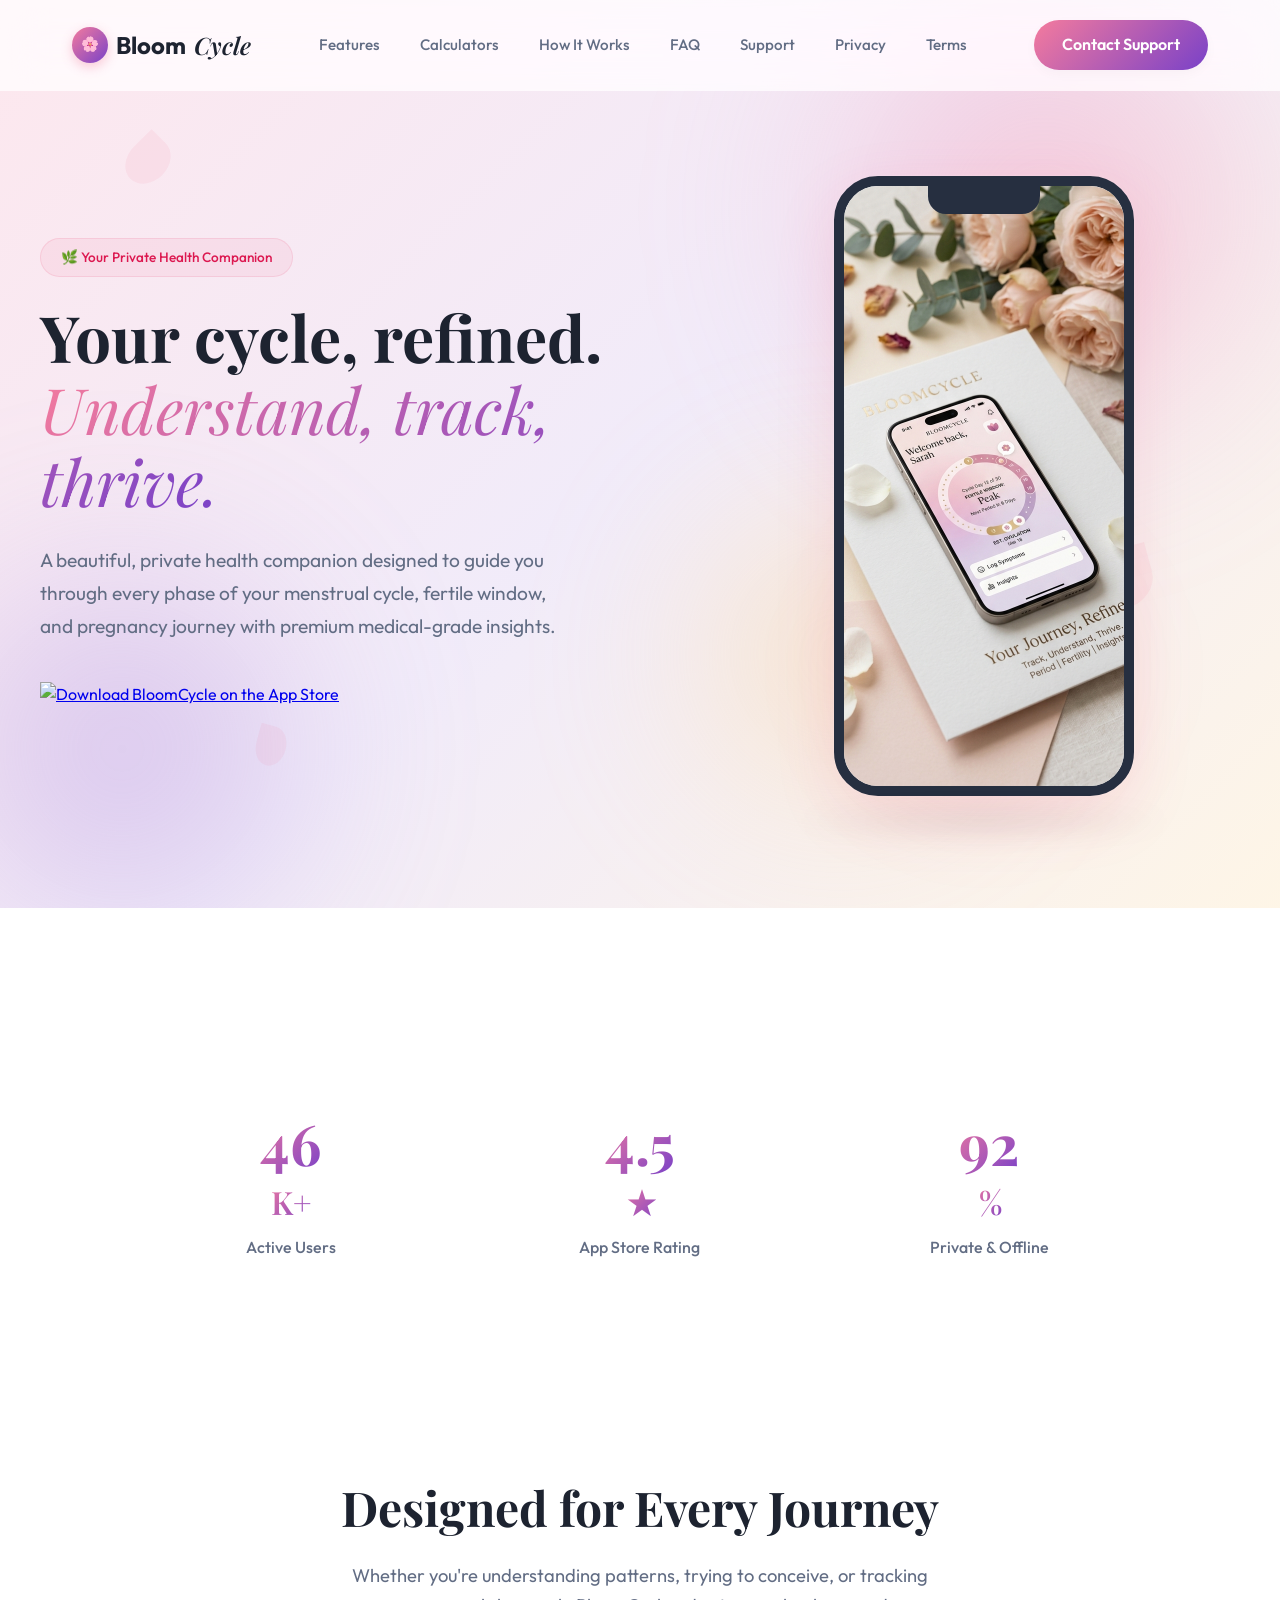
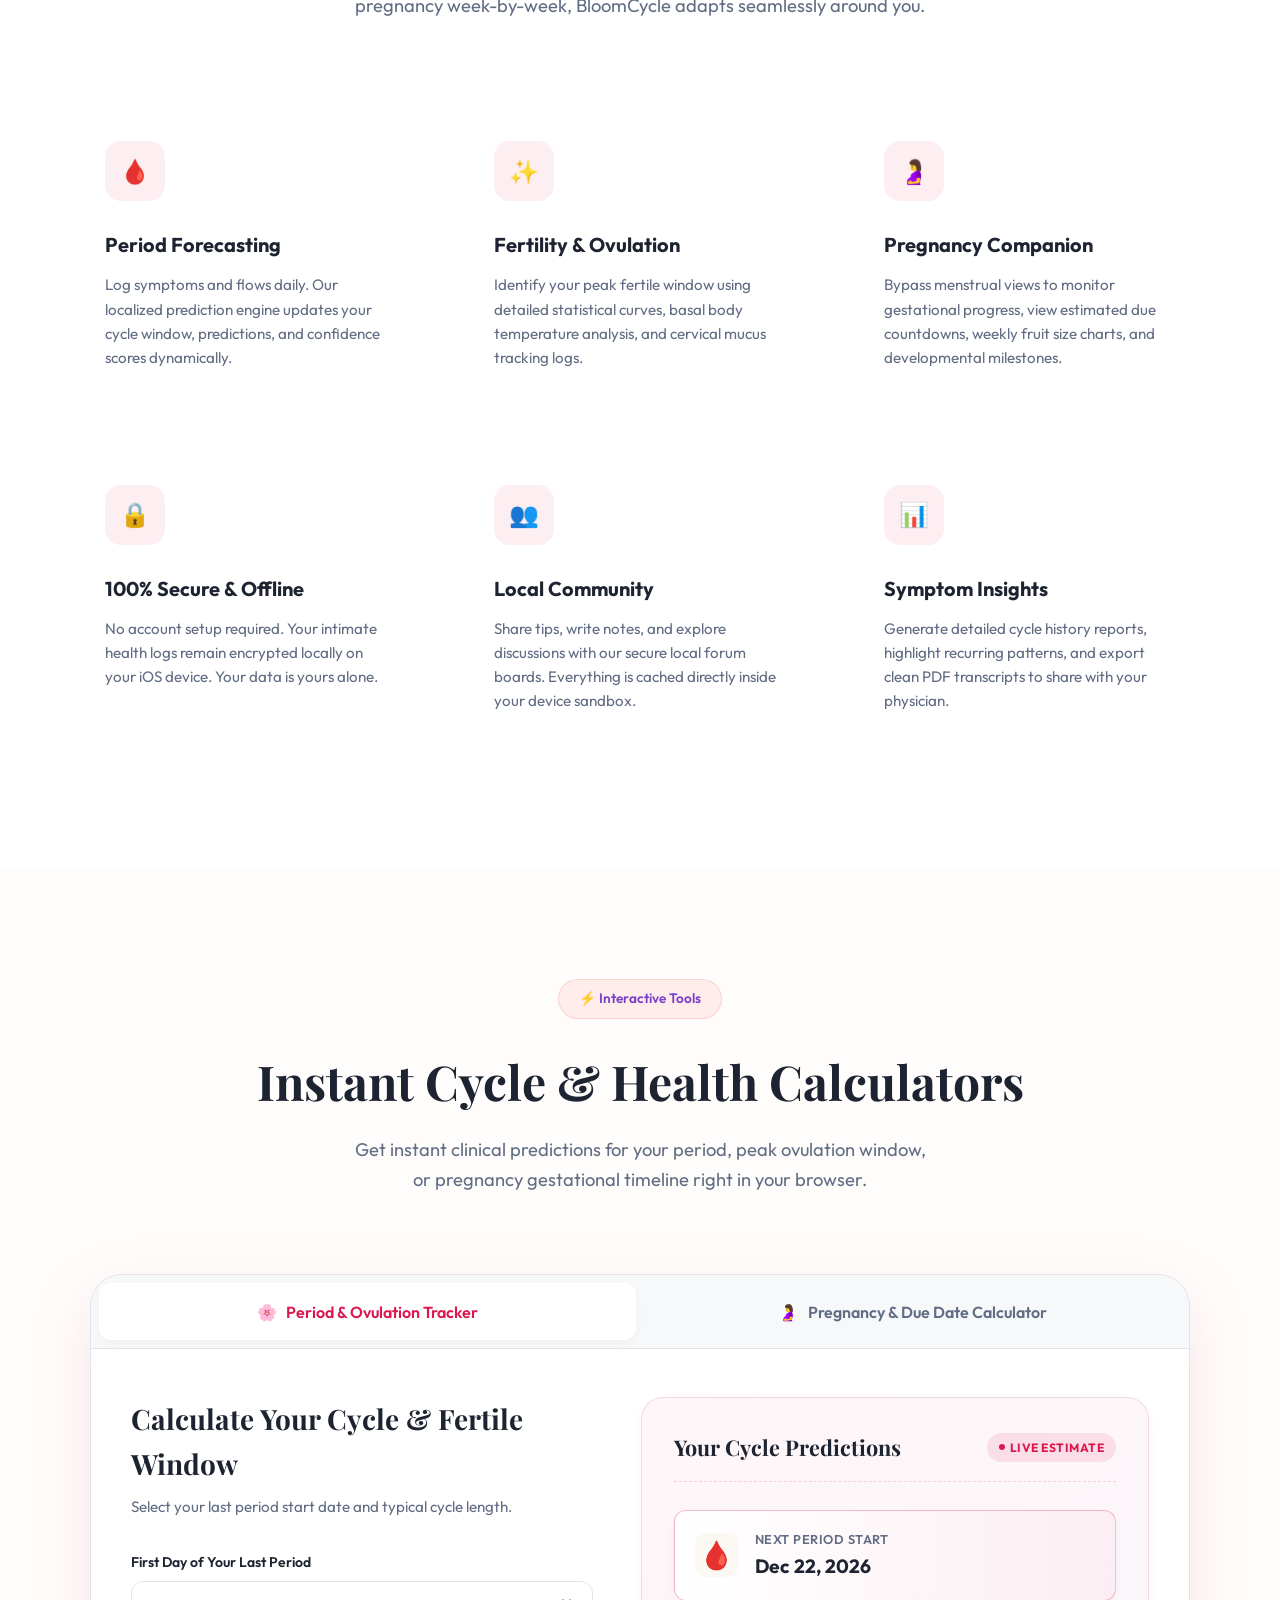
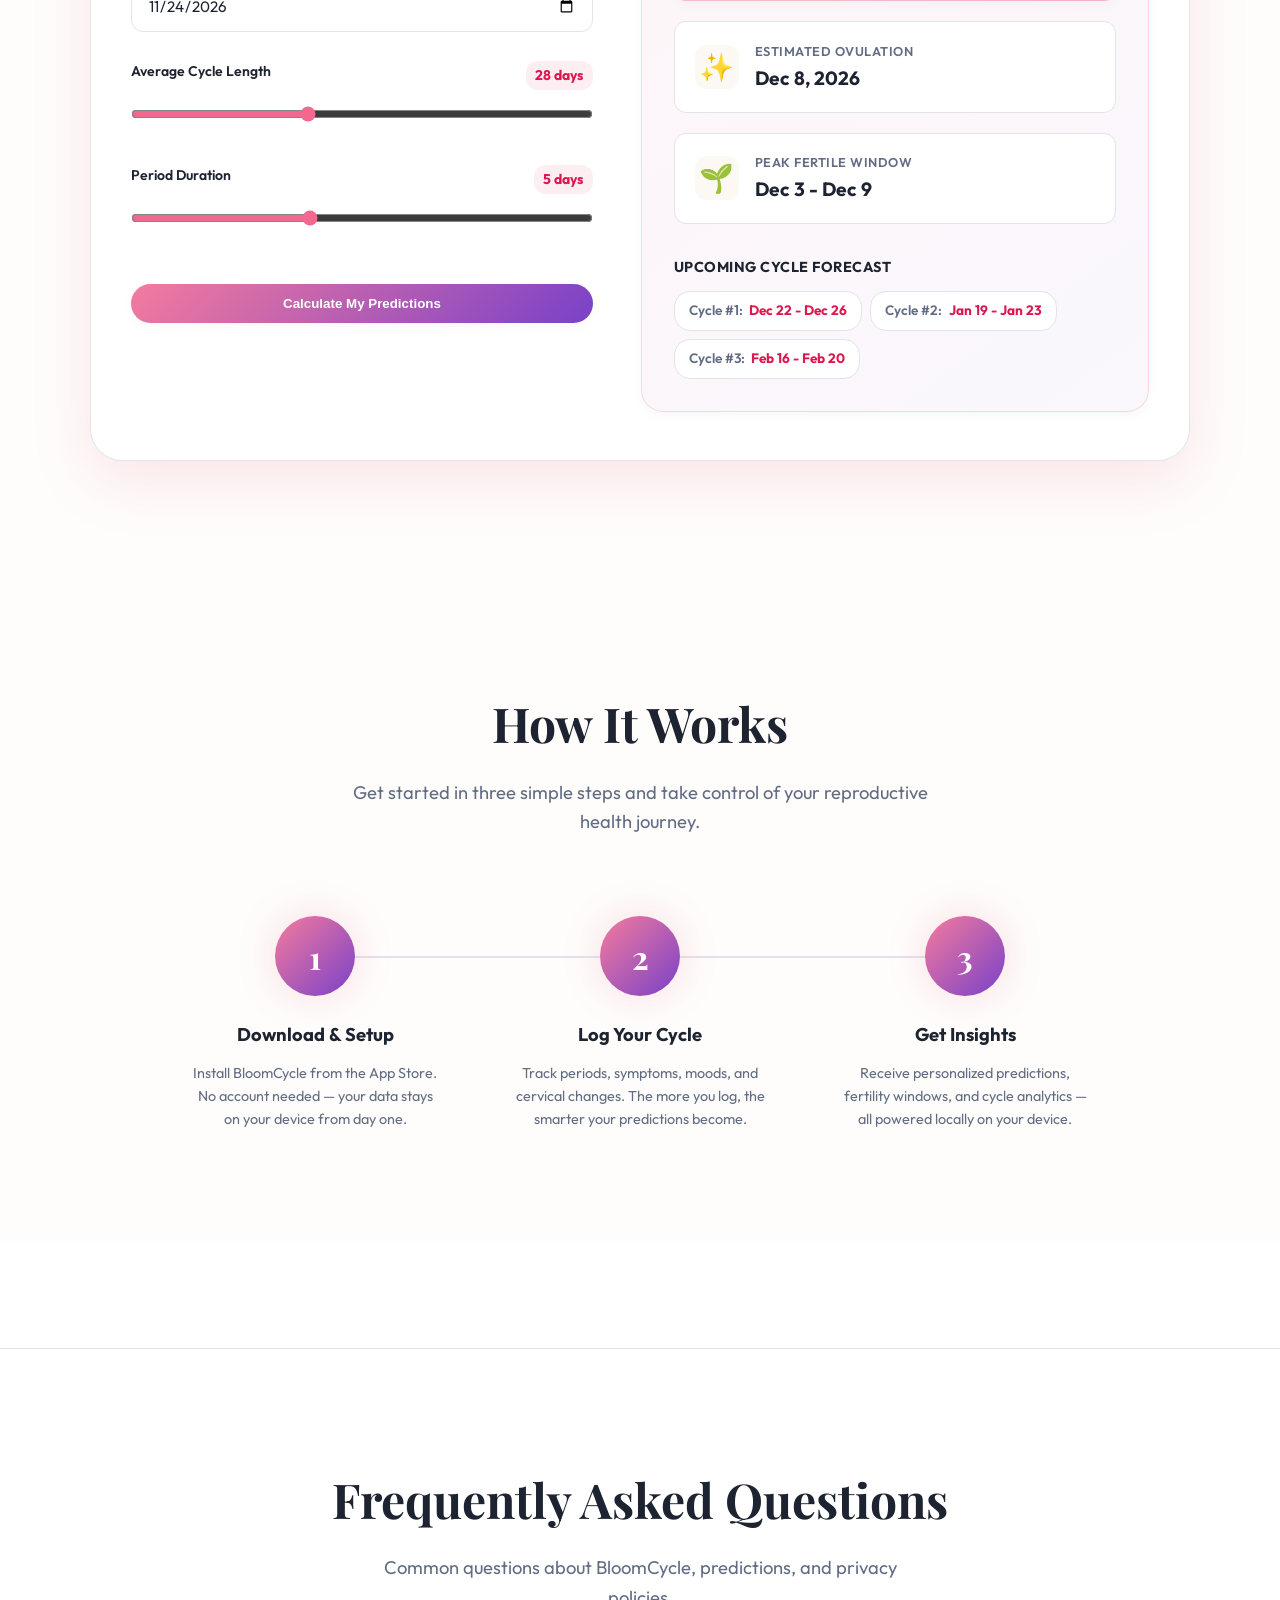
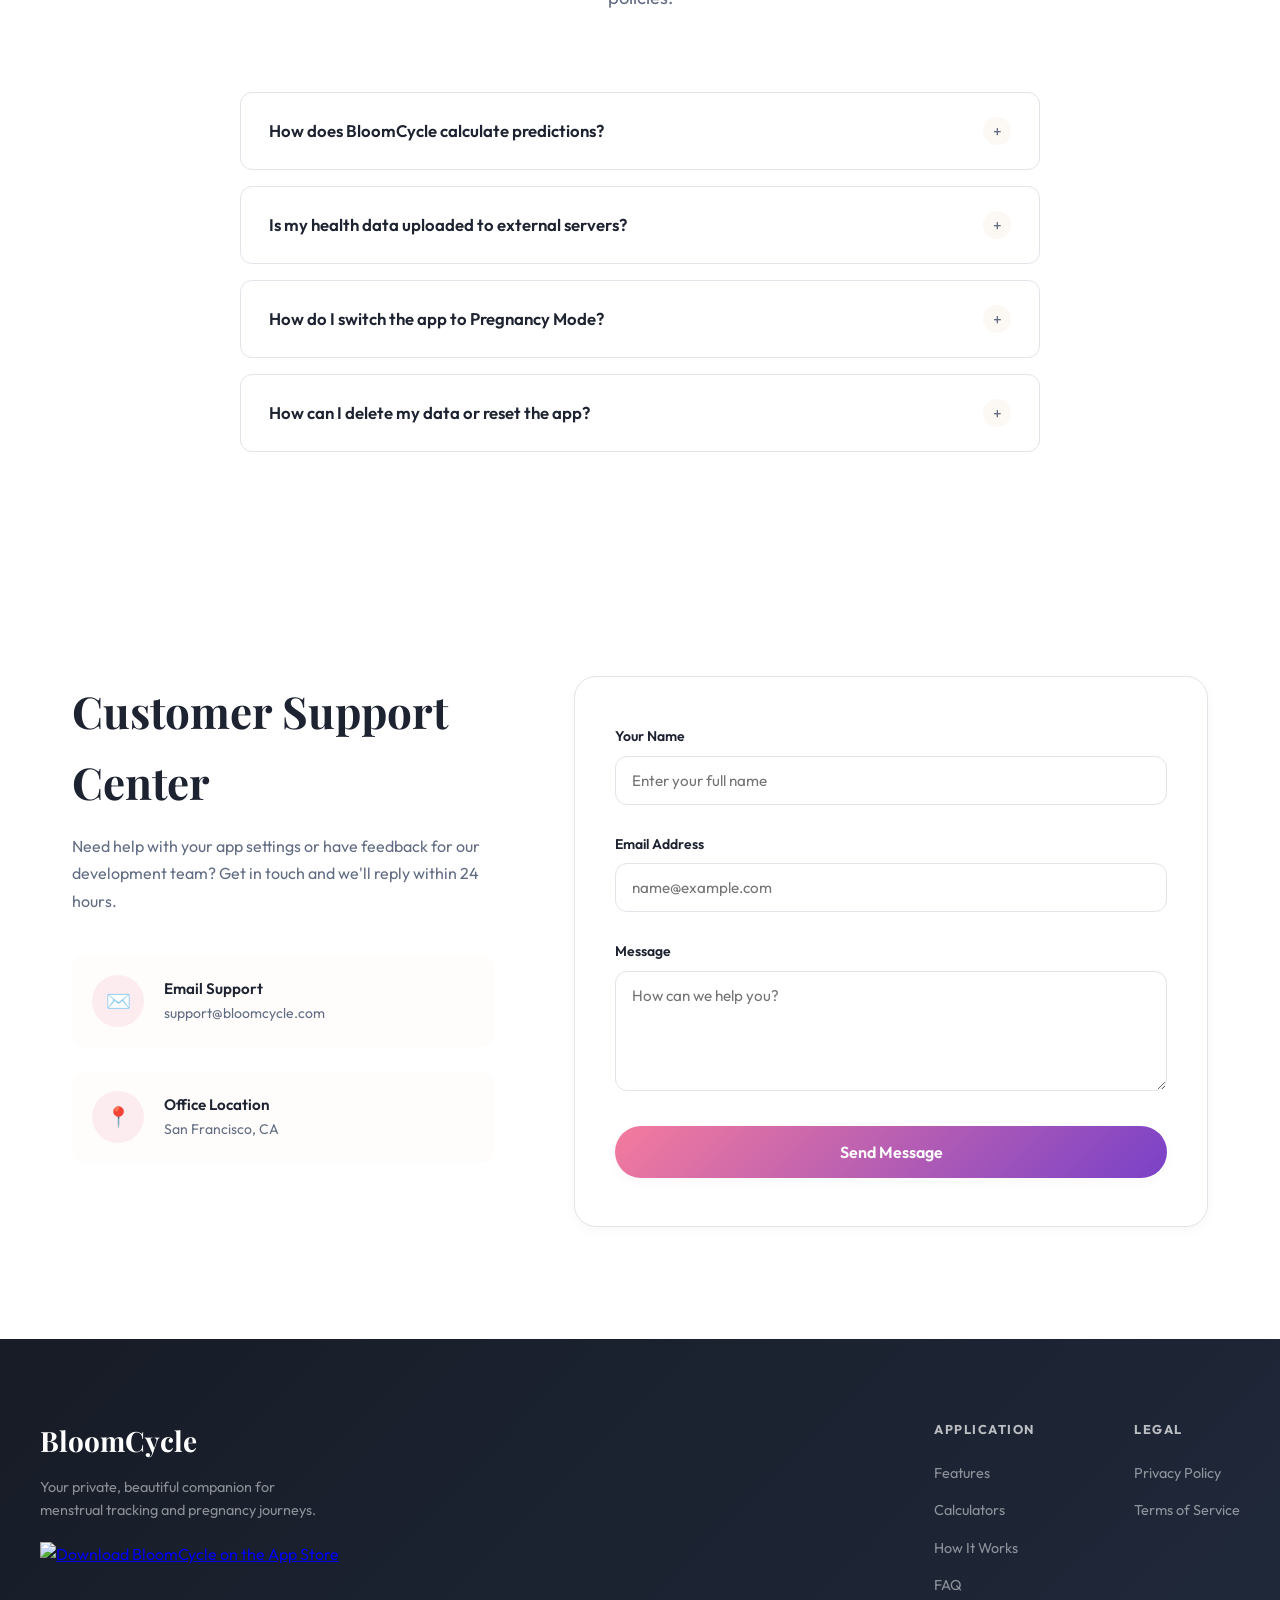
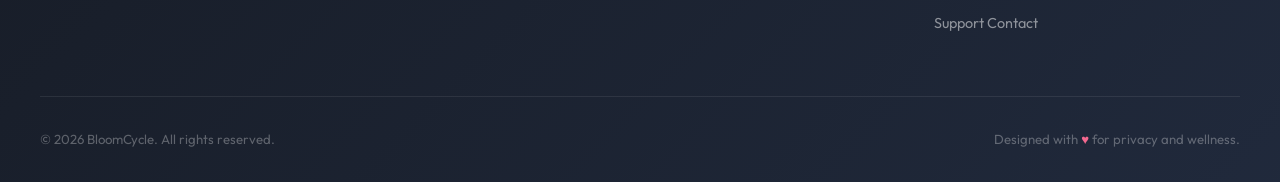
==== commit e5f01535: "Add official App Store link to hero and footer sections across all pages" ====
--- a/index.html
+++ b/index.html
@@ -159,8 +159,8 @@
           <h1>Your cycle, refined. <em>Understand, track, thrive.</em></h1>
           <p>A beautiful, private health companion designed to guide you through every phase of your menstrual cycle, fertile window, and pregnancy journey with premium medical-grade insights.</p>
           <div class="hero-buttons">
-            <a href="#" class="app-store-btn">
-              <img src="https://developer.apple.com/app-store/marketing/guidelines/images/badge-download-on-the-app-store.svg" alt="Download on the App Store">
+            <a href="https://apps.apple.com/us/app/bloom-cycle-period-track/id6780260544" target="_blank" rel="noopener noreferrer" class="app-store-btn">
+              <img src="https://developer.apple.com/app-store/marketing/guidelines/images/badge-download-on-the-app-store.svg" alt="Download BloomCycle on the App Store">
             </a>
           </div>
         </div>
@@ -544,6 +544,9 @@
         <div class="footer-brand">
           <h3>BloomCycle</h3>
           <p>Your private, beautiful companion for menstrual tracking and pregnancy journeys.</p>
+          <a href="https://apps.apple.com/us/app/bloom-cycle-period-track/id6780260544" target="_blank" rel="noopener noreferrer" class="app-store-btn footer-app-store">
+            <img src="https://developer.apple.com/app-store/marketing/guidelines/images/badge-download-on-the-app-store.svg" alt="Download BloomCycle on the App Store">
+          </a>
         </div>
         <div class="footer-links-grid">
           <div class="footer-links-col">
--- a/style.css
+++ b/style.css
@@ -454,6 +454,15 @@
   transform: scale(1.05);
 }
 
+.footer-app-store {
+  display: inline-block;
+  margin-top: 1.25rem;
+}
+
+.footer-app-store img {
+  height: 42px;
+}
+
 .hero-preview {
   position: relative;
   display: flex;
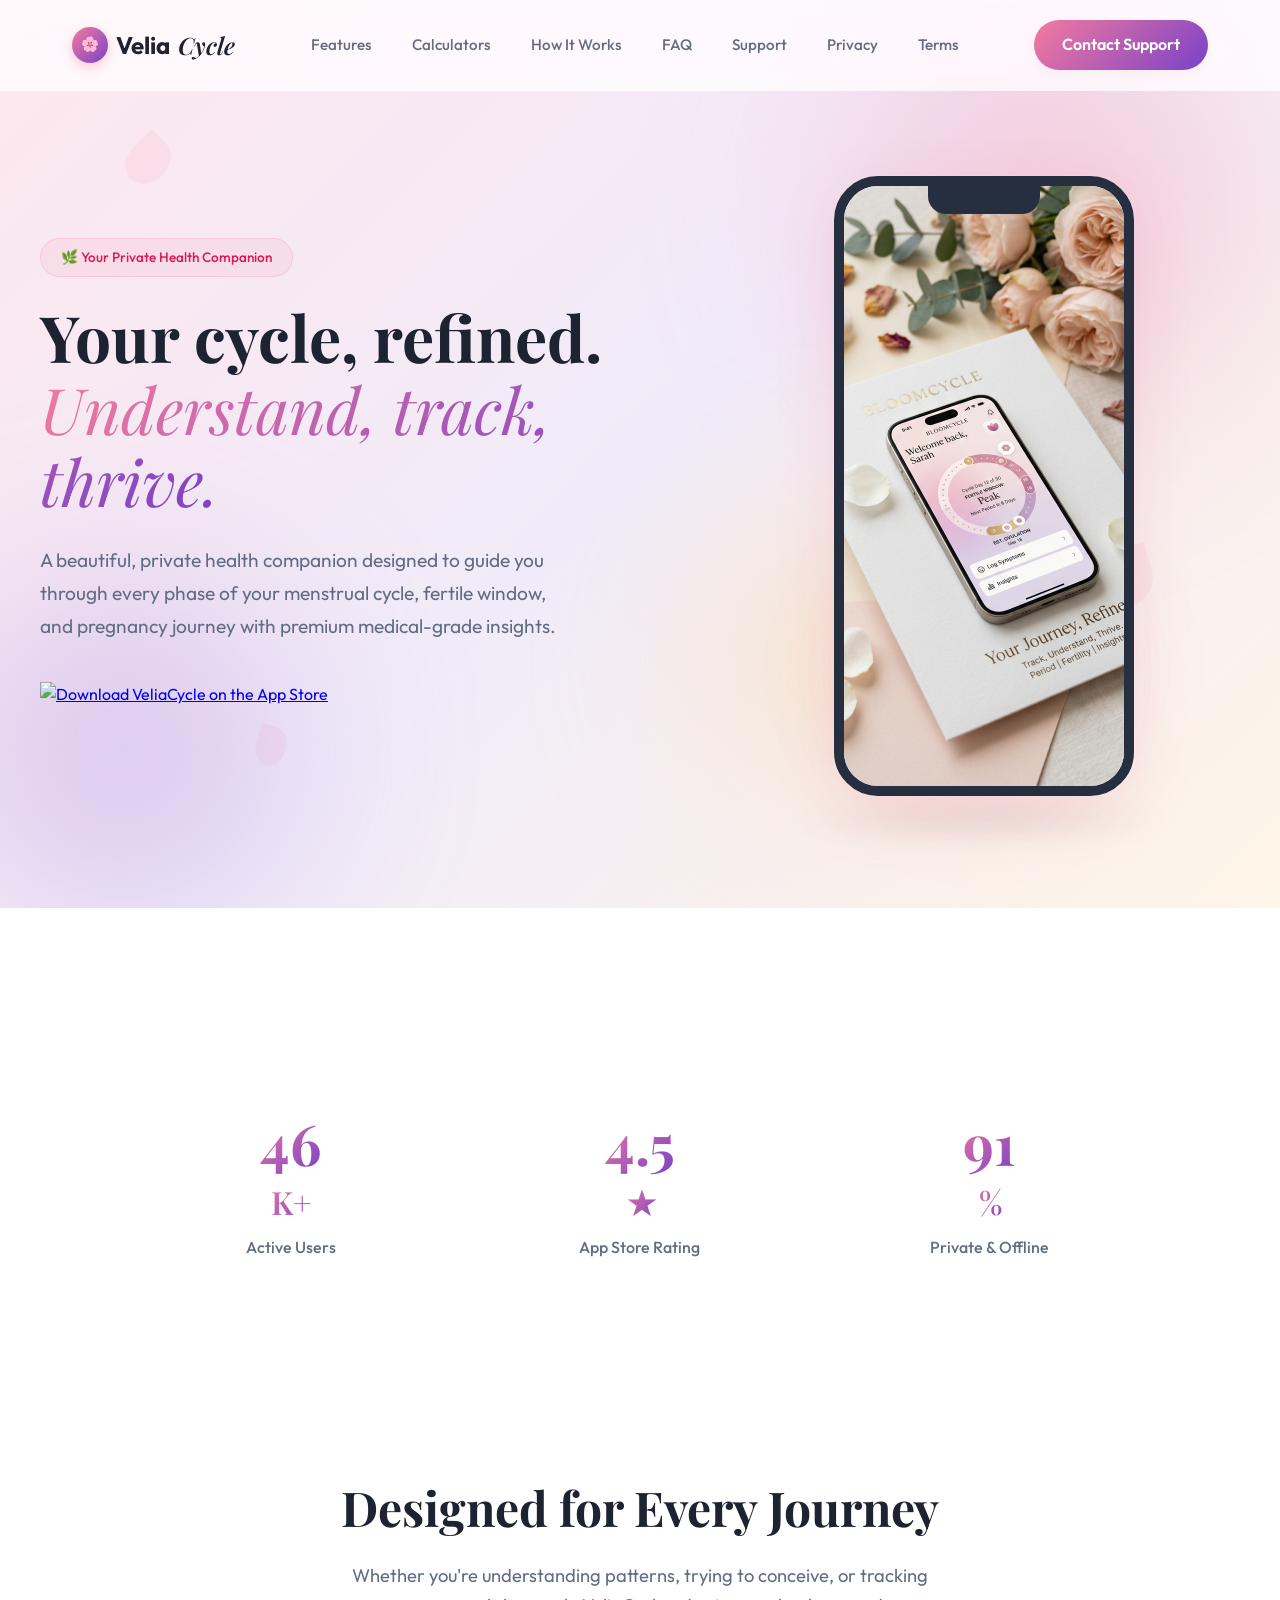
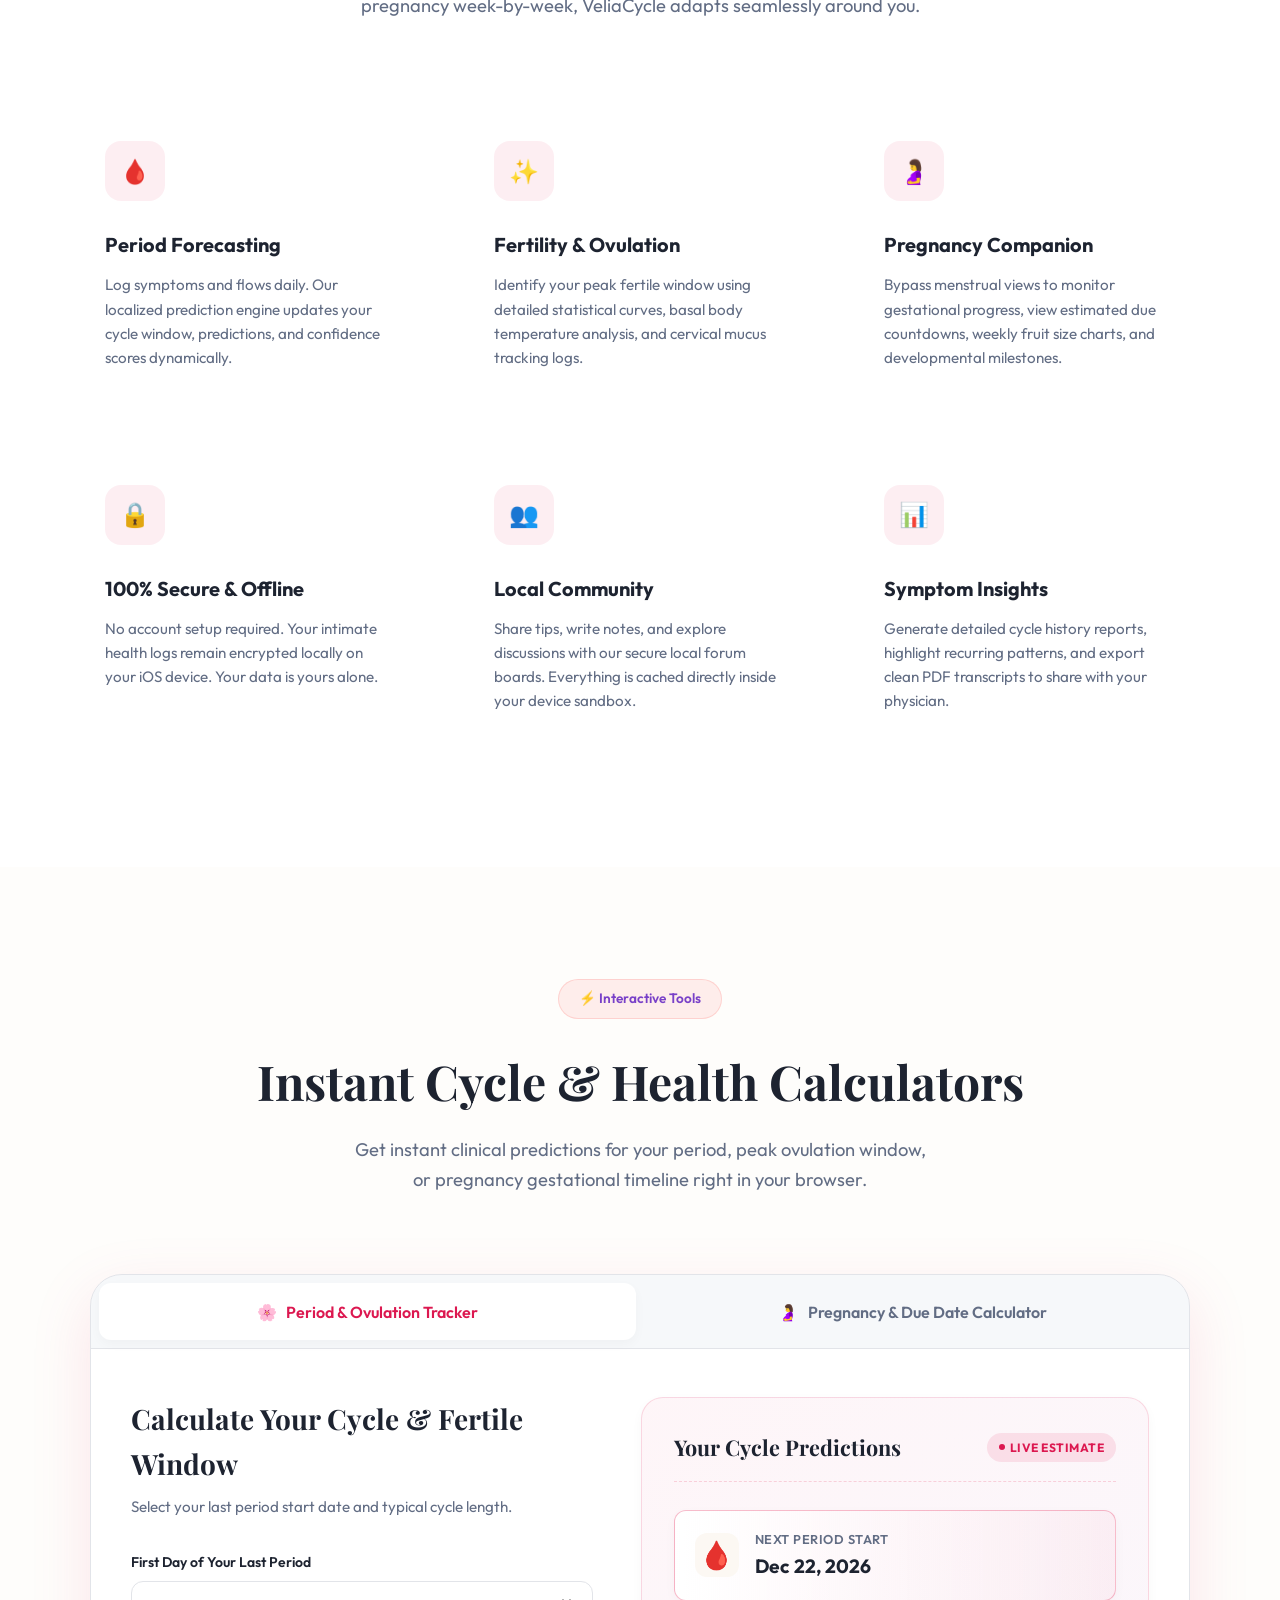
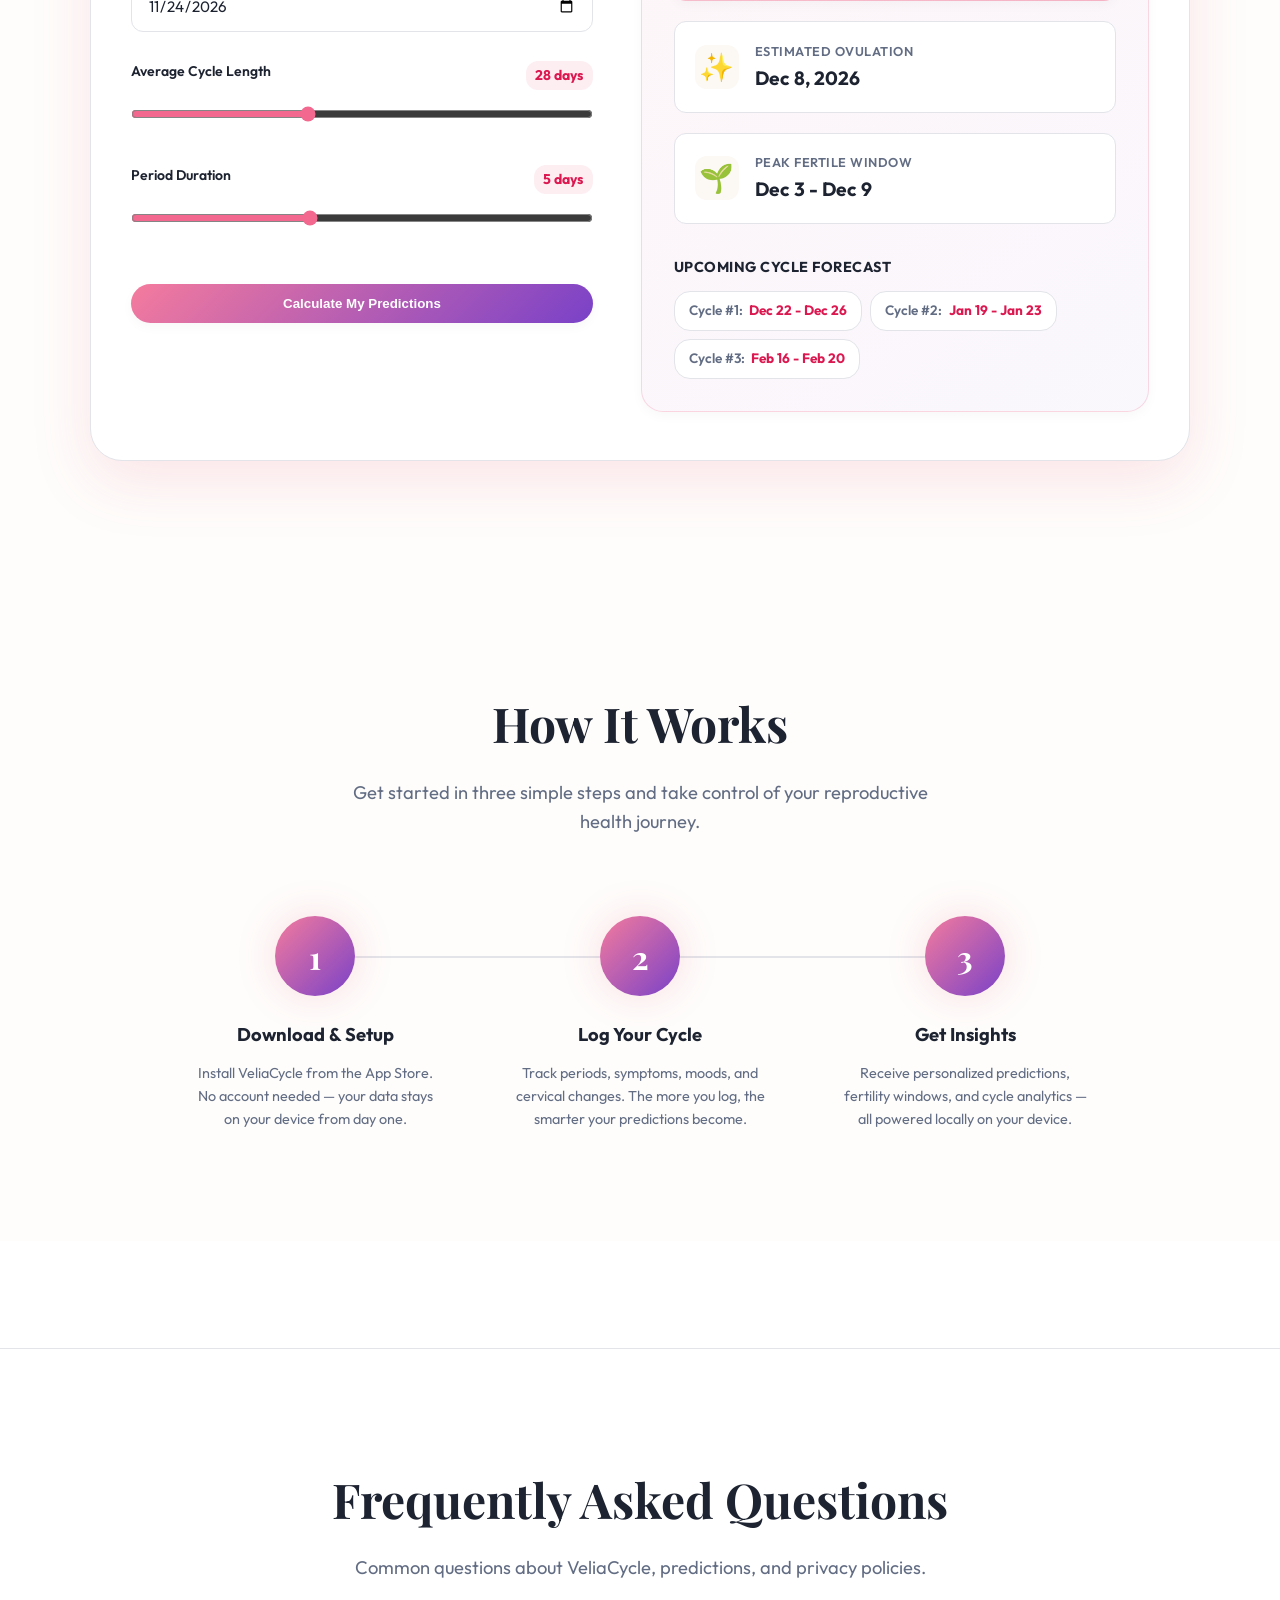
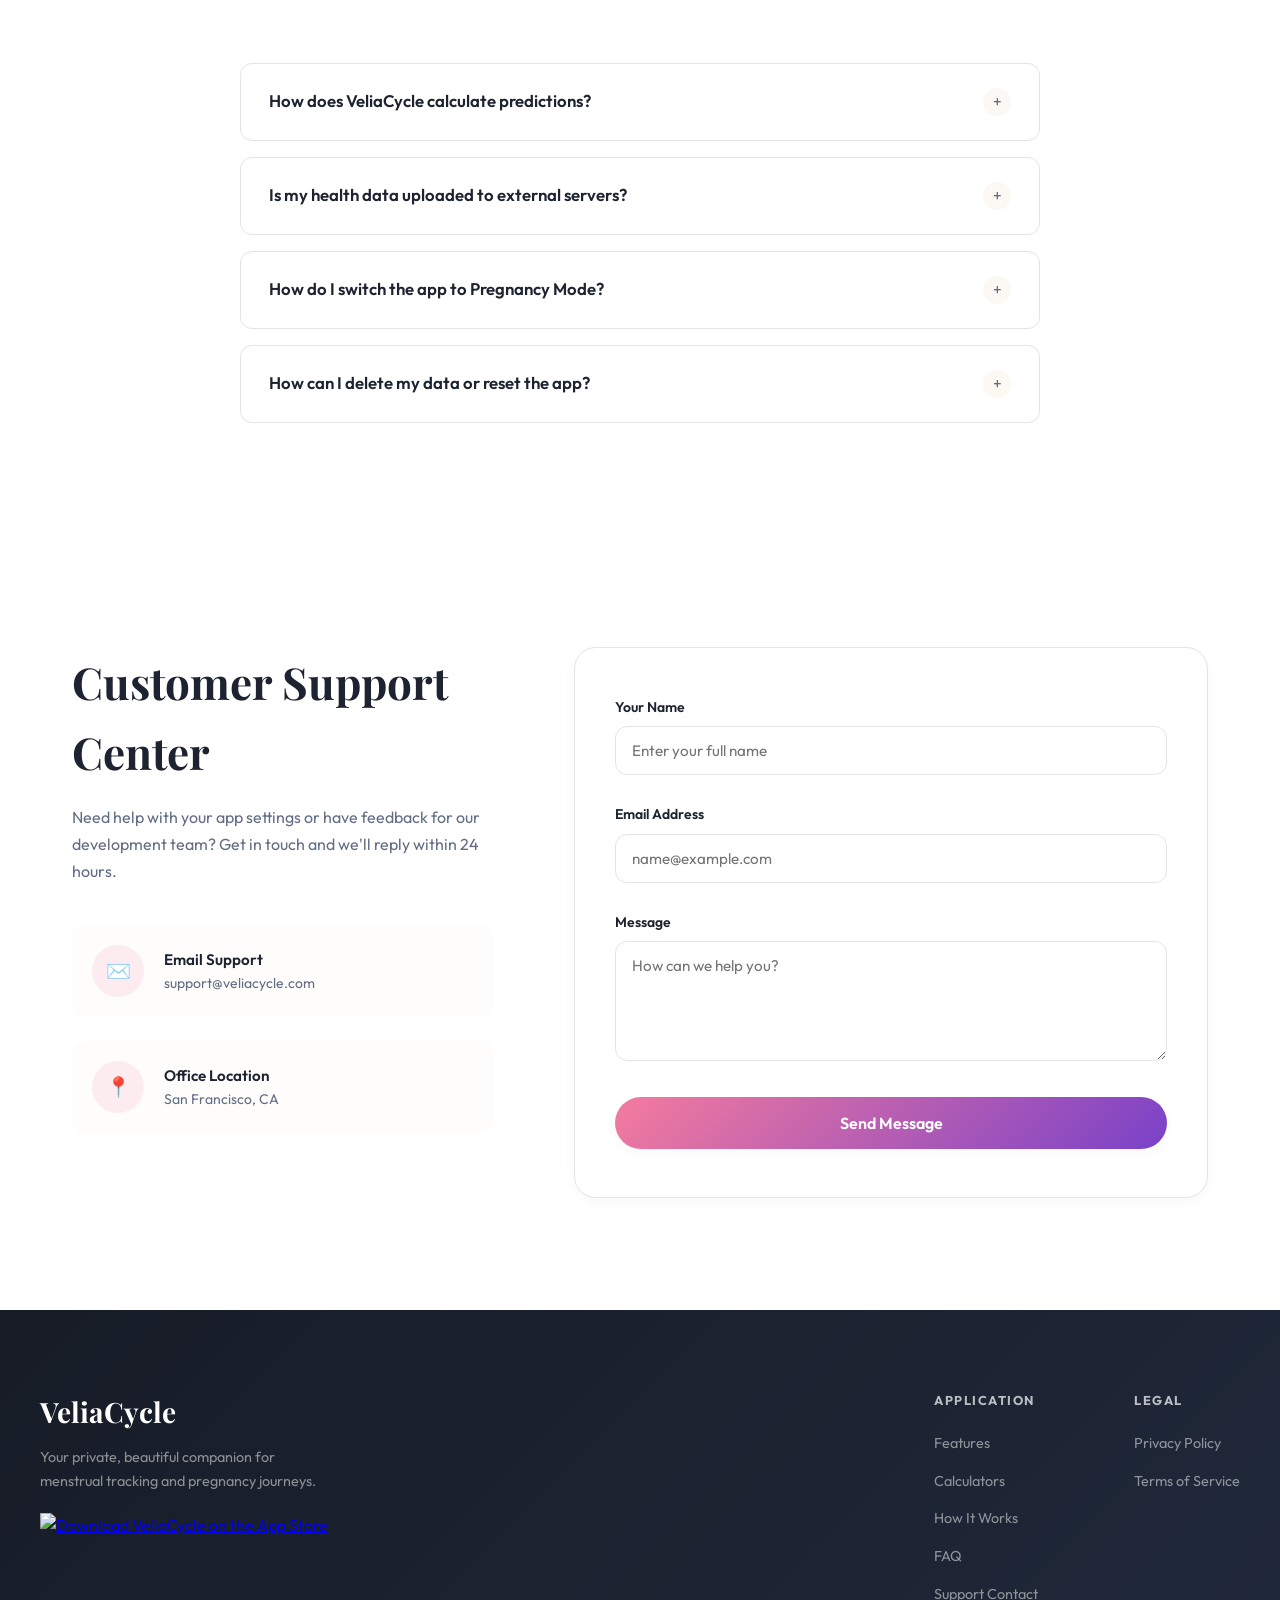
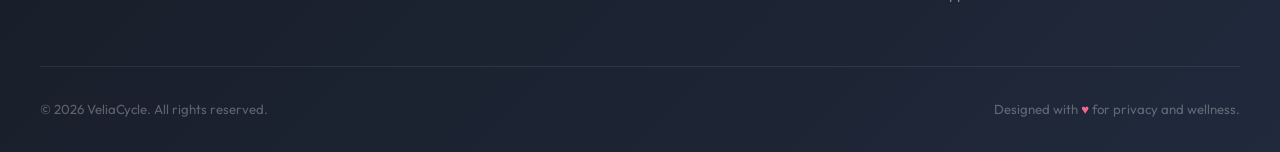
==== commit aaf54c94: "Update brand name and assets from BloomCycle to VeliaCycle" ====
--- a/index.html
+++ b/index.html
@@ -5,29 +5,29 @@
   <meta name="viewport" content="width=device-width, initial-scale=1.0">
   
   <!-- Primary Meta Tags -->
-  <title>BloomCycle - Period Tracker, Ovulation & Pregnancy Calculator</title>
-  <meta name="title" content="BloomCycle - Period Tracker, Ovulation & Pregnancy Calculator">
-  <meta name="description" content="BloomCycle is a 100% private, offline period tracker, ovulation calculator & pregnancy gestational milestone companion app for iOS. Calculate fertile windows and due dates instantly.">
+  <title>VeliaCycle - Period Tracker, Ovulation & Pregnancy Calculator</title>
+  <meta name="title" content="VeliaCycle - Period Tracker, Ovulation & Pregnancy Calculator">
+  <meta name="description" content="VeliaCycle is a 100% private, offline period tracker, ovulation calculator & pregnancy gestational milestone companion app for iOS. Calculate fertile windows and due dates instantly.">
   <meta name="keywords" content="period tracker, ovulation calculator, pregnancy calculator, due date calculator, fertile window predictor, menstrual cycle tracker, private period app, gestational age calculator">
-  <meta name="author" content="BloomCycle">
+  <meta name="author" content="VeliaCycle">
   <meta name="robots" content="index, follow, max-image-preview:large, max-snippet:-1, max-video-preview:-1">
-  <link rel="canonical" href="https://bloomcycle.com/">
+  <link rel="canonical" href="https://veliacycle.com/">
 
   <!-- Open Graph / Facebook / WhatsApp -->
   <meta property="og:type" content="website">
-  <meta property="og:url" content="https://bloomcycle.com/">
-  <meta property="og:title" content="BloomCycle - Period Tracker & Pregnancy Companion">
+  <meta property="og:url" content="https://veliacycle.com/">
+  <meta property="og:title" content="VeliaCycle - Period Tracker & Pregnancy Companion">
   <meta property="og:description" content="Track your menstrual cycle, predict ovulation, calculate pregnancy due dates, and monitor gestational milestones with 100% local privacy.">
-  <meta property="og:image" content="https://bloomcycle.com/bloom_app_preview.jpg">
-  <meta property="og:site_name" content="BloomCycle">
+  <meta property="og:image" content="https://veliacycle.com/velia_app_preview.jpg">
+  <meta property="og:site_name" content="VeliaCycle">
   <meta property="og:locale" content="en_US">
 
   <!-- Twitter / X -->
   <meta property="twitter:card" content="summary_large_image">
-  <meta property="twitter:url" content="https://bloomcycle.com/">
-  <meta property="twitter:title" content="BloomCycle - Period Tracker & Pregnancy Companion">
+  <meta property="twitter:url" content="https://veliacycle.com/">
+  <meta property="twitter:title" content="VeliaCycle - Period Tracker & Pregnancy Companion">
   <meta property="twitter:description" content="Track your cycle, predict ovulation, calculate pregnancy due dates with complete local privacy.">
-  <meta property="twitter:image" content="https://bloomcycle.com/bloom_app_preview.jpg">
+  <meta property="twitter:image" content="https://veliacycle.com/velia_app_preview.jpg">
 
   <!-- Favicon Icons -->
   <link rel="icon" href="data:image/svg+xml,<svg xmlns=%22http://www.w3.org/2000/svg%22 viewBox=%220 0 100 100%22><text y=%22.9em%22 font-size=%2290%22>🌸</text></svg>">
@@ -40,7 +40,7 @@
     "@graph": [
       {
         "@type": "SoftwareApplication",
-        "name": "BloomCycle",
+        "name": "VeliaCycle",
         "operatingSystem": "iOS",
         "applicationCategory": "HealthApplication",
         "ratingValue": "4.9",
@@ -57,10 +57,10 @@
         "mainEntity": [
           {
             "@type": "Question",
-            "name": "How does BloomCycle calculate period and ovulation predictions?",
+            "name": "How does VeliaCycle calculate period and ovulation predictions?",
             "acceptedAnswer": {
               "@type": "Answer",
-              "text": "BloomCycle uses clinical timelines. Your fertile window is defined as the 5 days leading up to ovulation and the day of ovulation itself. The algorithm adjusts dynamically based on your recorded cycle consistency and body signals."
+              "text": "VeliaCycle uses clinical timelines. Your fertile window is defined as the 5 days leading up to ovulation and the day of ovulation itself. The algorithm adjusts dynamically based on your recorded cycle consistency and body signals."
             }
           },
           {
@@ -91,8 +91,8 @@
       },
       {
         "@type": "WebApplication",
-        "name": "BloomCycle Calculators",
-        "url": "https://bloomcycle.com/#calculators",
+        "name": "VeliaCycle Calculators",
+        "url": "https://veliacycle.com/#calculators",
         "applicationCategory": "HealthApplication",
         "browserRequirements": "Requires JavaScript. Requires HTML5."
       }
@@ -109,7 +109,7 @@
     <nav class="nav-container">
       <a href="#" class="logo">
         <div class="logo-icon">🌸</div>
-        Bloom<span>Cycle</span>
+        Velia<span>Cycle</span>
       </a>
       <ul class="nav-links">
         <li><a href="#features">Features</a></li>
@@ -159,14 +159,14 @@
           <h1>Your cycle, refined. <em>Understand, track, thrive.</em></h1>
           <p>A beautiful, private health companion designed to guide you through every phase of your menstrual cycle, fertile window, and pregnancy journey with premium medical-grade insights.</p>
           <div class="hero-buttons">
-            <a href="https://apps.apple.com/us/app/bloom-cycle-period-track/id6780260544" target="_blank" rel="noopener noreferrer" class="app-store-btn">
-              <img src="https://developer.apple.com/app-store/marketing/guidelines/images/badge-download-on-the-app-store.svg" alt="Download BloomCycle on the App Store">
+            <a href="https://apps.apple.com/us/app/velia-cycle-period-track/id6780260544" target="_blank" rel="noopener noreferrer" class="app-store-btn">
+              <img src="https://developer.apple.com/app-store/marketing/guidelines/images/badge-download-on-the-app-store.svg" alt="Download VeliaCycle on the App Store">
             </a>
           </div>
         </div>
         <div class="hero-preview reveal-right">
           <div class="phone-mockup">
-            <img src="bloom_app_preview.jpg" alt="BloomCycle App Screenshot Interface Preview">
+            <img src="velia_app_preview.jpg" alt="VeliaCycle App Screenshot Interface Preview">
           </div>
           <div class="phone-glow"></div>
           <div class="mockup-shadow"></div>
@@ -206,7 +206,7 @@
     <section class="features-section" id="features">
       <div class="section-header reveal">
         <h2>Designed for Every Journey</h2>
-        <p>Whether you're understanding patterns, trying to conceive, or tracking pregnancy week-by-week, BloomCycle adapts seamlessly around you.</p>
+        <p>Whether you're understanding patterns, trying to conceive, or tracking pregnancy week-by-week, VeliaCycle adapts seamlessly around you.</p>
       </div>
       <div class="features-grid">
         <div class="feature-card reveal">
@@ -420,7 +420,7 @@
           <div class="step-card reveal" style="transition-delay: 0s">
             <div class="step-number">1</div>
             <h3>Download & Setup</h3>
-            <p>Install BloomCycle from the App Store. No account needed — your data stays on your device from day one.</p>
+            <p>Install VeliaCycle from the App Store. No account needed — your data stays on your device from day one.</p>
           </div>
           <div class="step-card reveal" style="transition-delay: 0.15s">
             <div class="step-number">2</div>
@@ -448,16 +448,16 @@
       <div class="faq-container">
         <div class="section-header reveal">
           <h2>Frequently Asked Questions</h2>
-          <p>Common questions about BloomCycle, predictions, and privacy policies.</p>
+          <p>Common questions about VeliaCycle, predictions, and privacy policies.</p>
         </div>
         <div class="accordion">
           <div class="accordion-item reveal" style="transition-delay: 0s">
             <div class="accordion-header">
-              <h3>How does BloomCycle calculate predictions?</h3>
+              <h3>How does VeliaCycle calculate predictions?</h3>
               <div class="accordion-icon">+</div>
             </div>
             <div class="accordion-content">
-              <p>BloomCycle uses standard clinical timelines. Your fertile window is defined as the 5 days leading up to ovulation and the day of ovulation itself. As you log more days, the localized algorithm adjusts based on your cycle consistency and recorded body signals.</p>
+              <p>VeliaCycle uses standard clinical timelines. Your fertile window is defined as the 5 days leading up to ovulation and the day of ovulation itself. As you log more days, the localized algorithm adjusts based on your cycle consistency and recorded body signals.</p>
             </div>
           </div>
           <div class="accordion-item reveal" style="transition-delay: 0.1s">
@@ -502,7 +502,7 @@
               <div class="info-icon">✉️</div>
               <div class="info-text">
                 <h4>Email Support</h4>
-                <p>support@bloomcycle.com</p>
+                <p>support@veliacycle.com</p>
               </div>
             </div>
             <div class="info-card">
@@ -517,7 +517,7 @@
         <div class="support-form-card reveal-right">
           <form id="contactForm" action="https://formspree.io/f/YOUR_FORM_ID" method="POST">
             <div class="form-feedback" id="formFeedback"></div>
-            <input type="hidden" name="_subject" value="BloomCycle Support Request">
+            <input type="hidden" name="_subject" value="VeliaCycle Support Request">
             <div class="form-group">
               <label for="name">Your Name</label>
               <input type="text" id="name" name="name" placeholder="Enter your full name" required>
@@ -542,10 +542,10 @@
     <div class="footer-container">
       <div class="footer-top">
         <div class="footer-brand">
-          <h3>BloomCycle</h3>
+          <h3>VeliaCycle</h3>
           <p>Your private, beautiful companion for menstrual tracking and pregnancy journeys.</p>
-          <a href="https://apps.apple.com/us/app/bloom-cycle-period-track/id6780260544" target="_blank" rel="noopener noreferrer" class="app-store-btn footer-app-store">
-            <img src="https://developer.apple.com/app-store/marketing/guidelines/images/badge-download-on-the-app-store.svg" alt="Download BloomCycle on the App Store">
+          <a href="https://apps.apple.com/us/app/velia-cycle-period-track/id6780260544" target="_blank" rel="noopener noreferrer" class="app-store-btn footer-app-store">
+            <img src="https://developer.apple.com/app-store/marketing/guidelines/images/badge-download-on-the-app-store.svg" alt="Download VeliaCycle on the App Store">
           </a>
         </div>
         <div class="footer-links-grid">
@@ -569,7 +569,7 @@
         </div>
       </div>
       <div class="footer-bottom">
-        <p>&copy; 2026 BloomCycle. All rights reserved.</p>
+        <p>&copy; 2026 VeliaCycle. All rights reserved.</p>
         <p>Designed with <span class="footer-heart">♥</span> for privacy and wellness.</p>
       </div>
     </div>
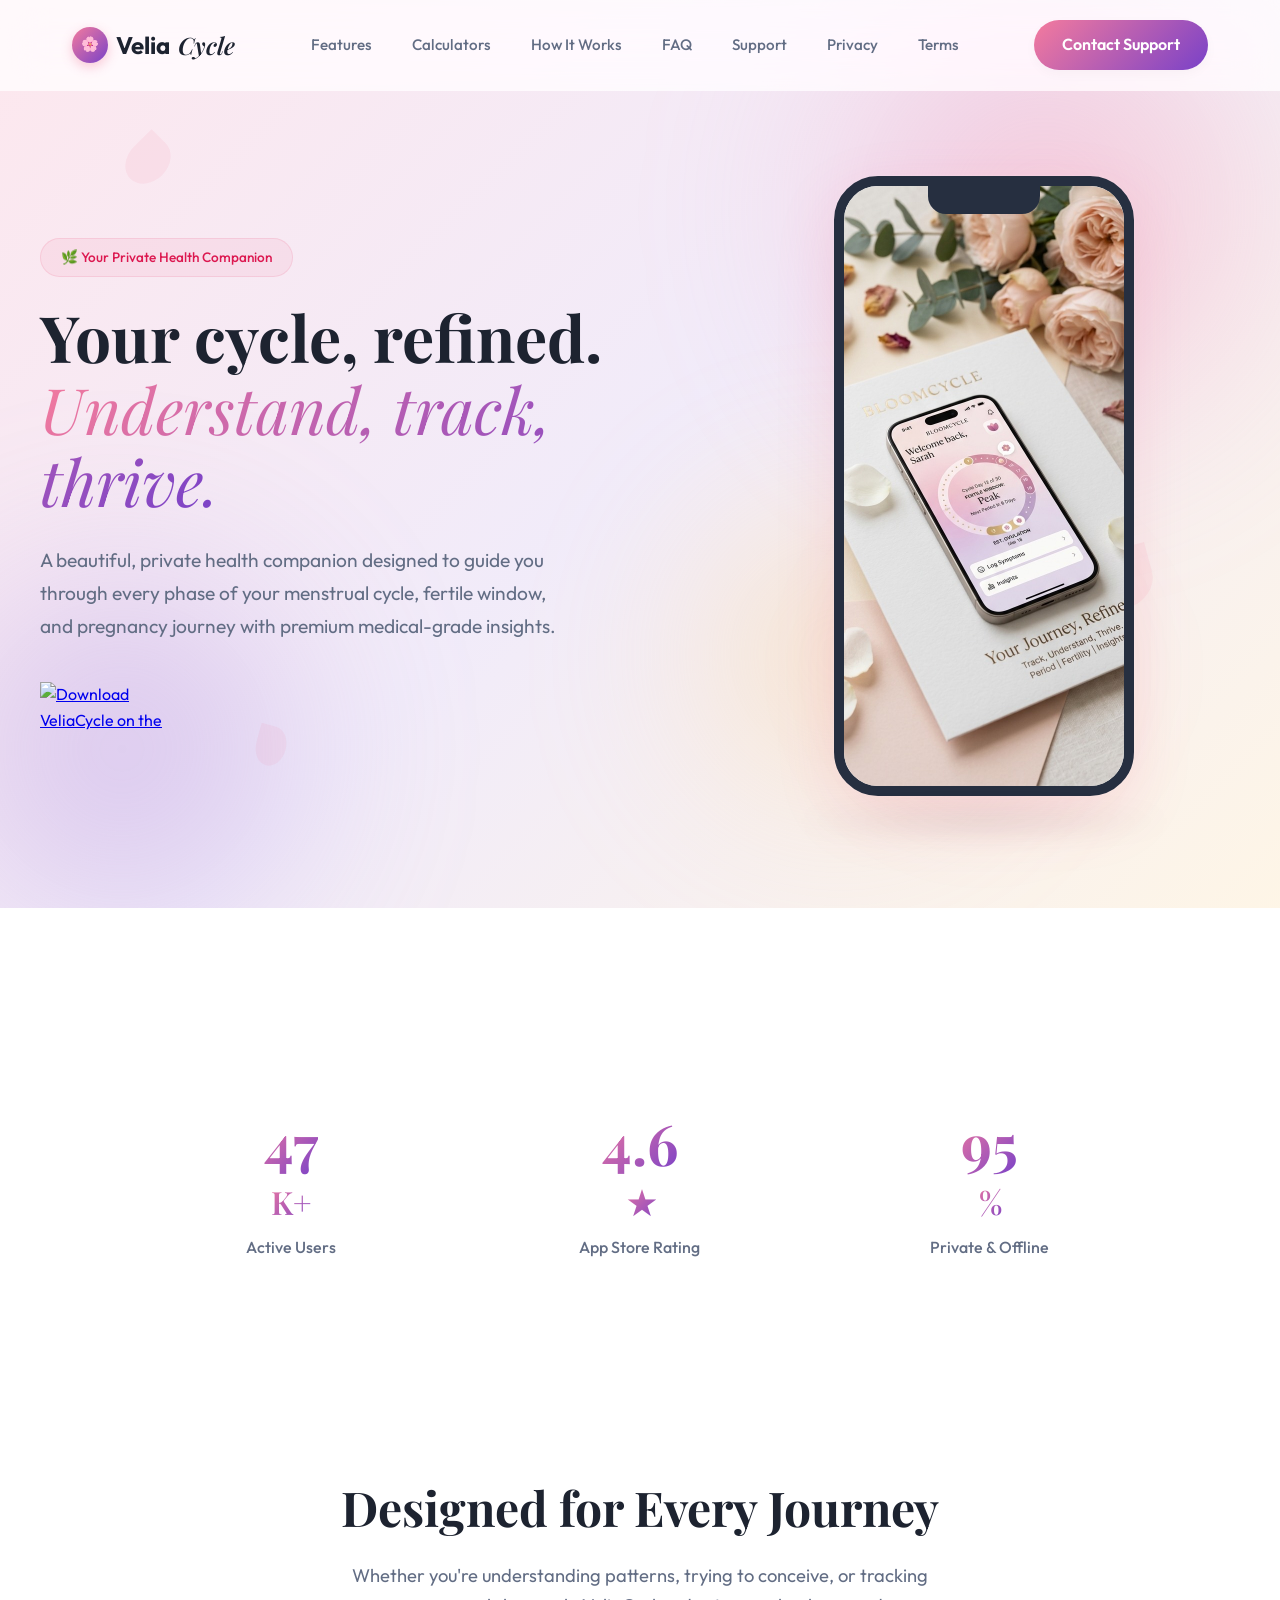
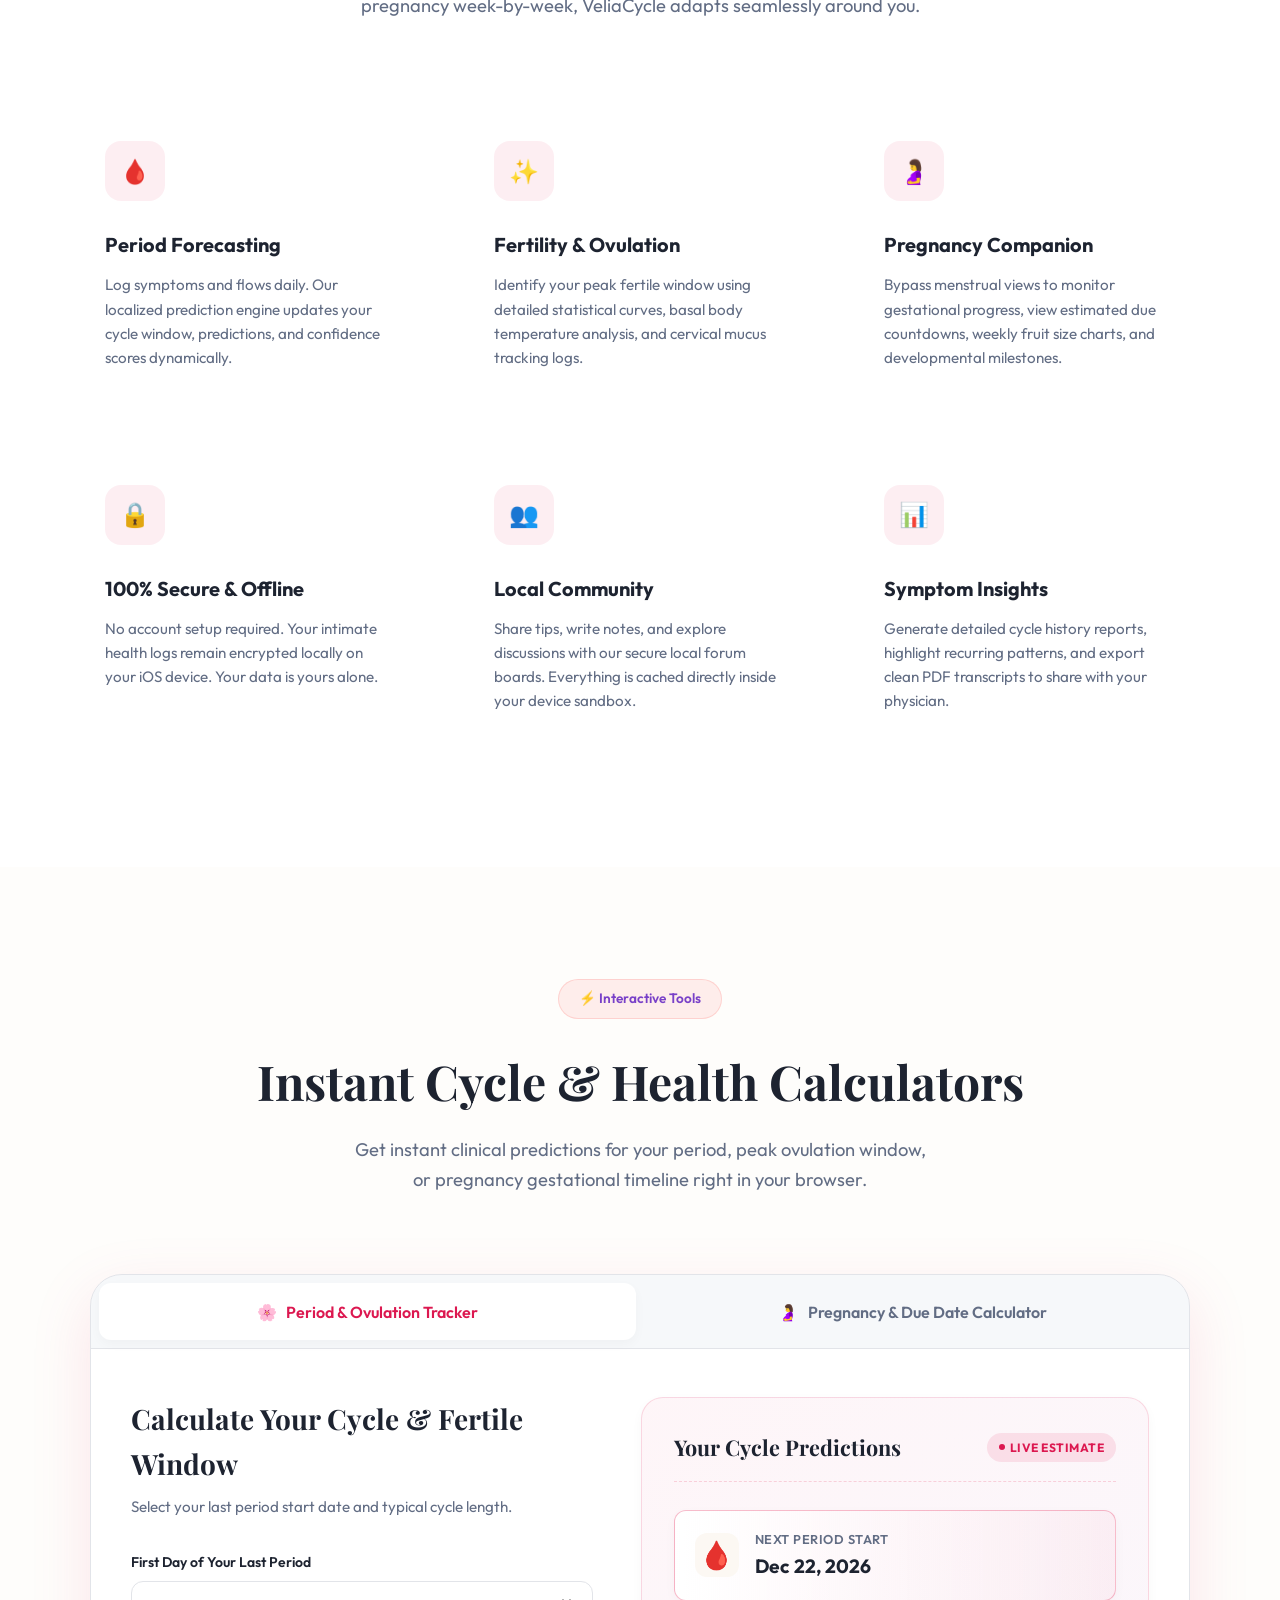
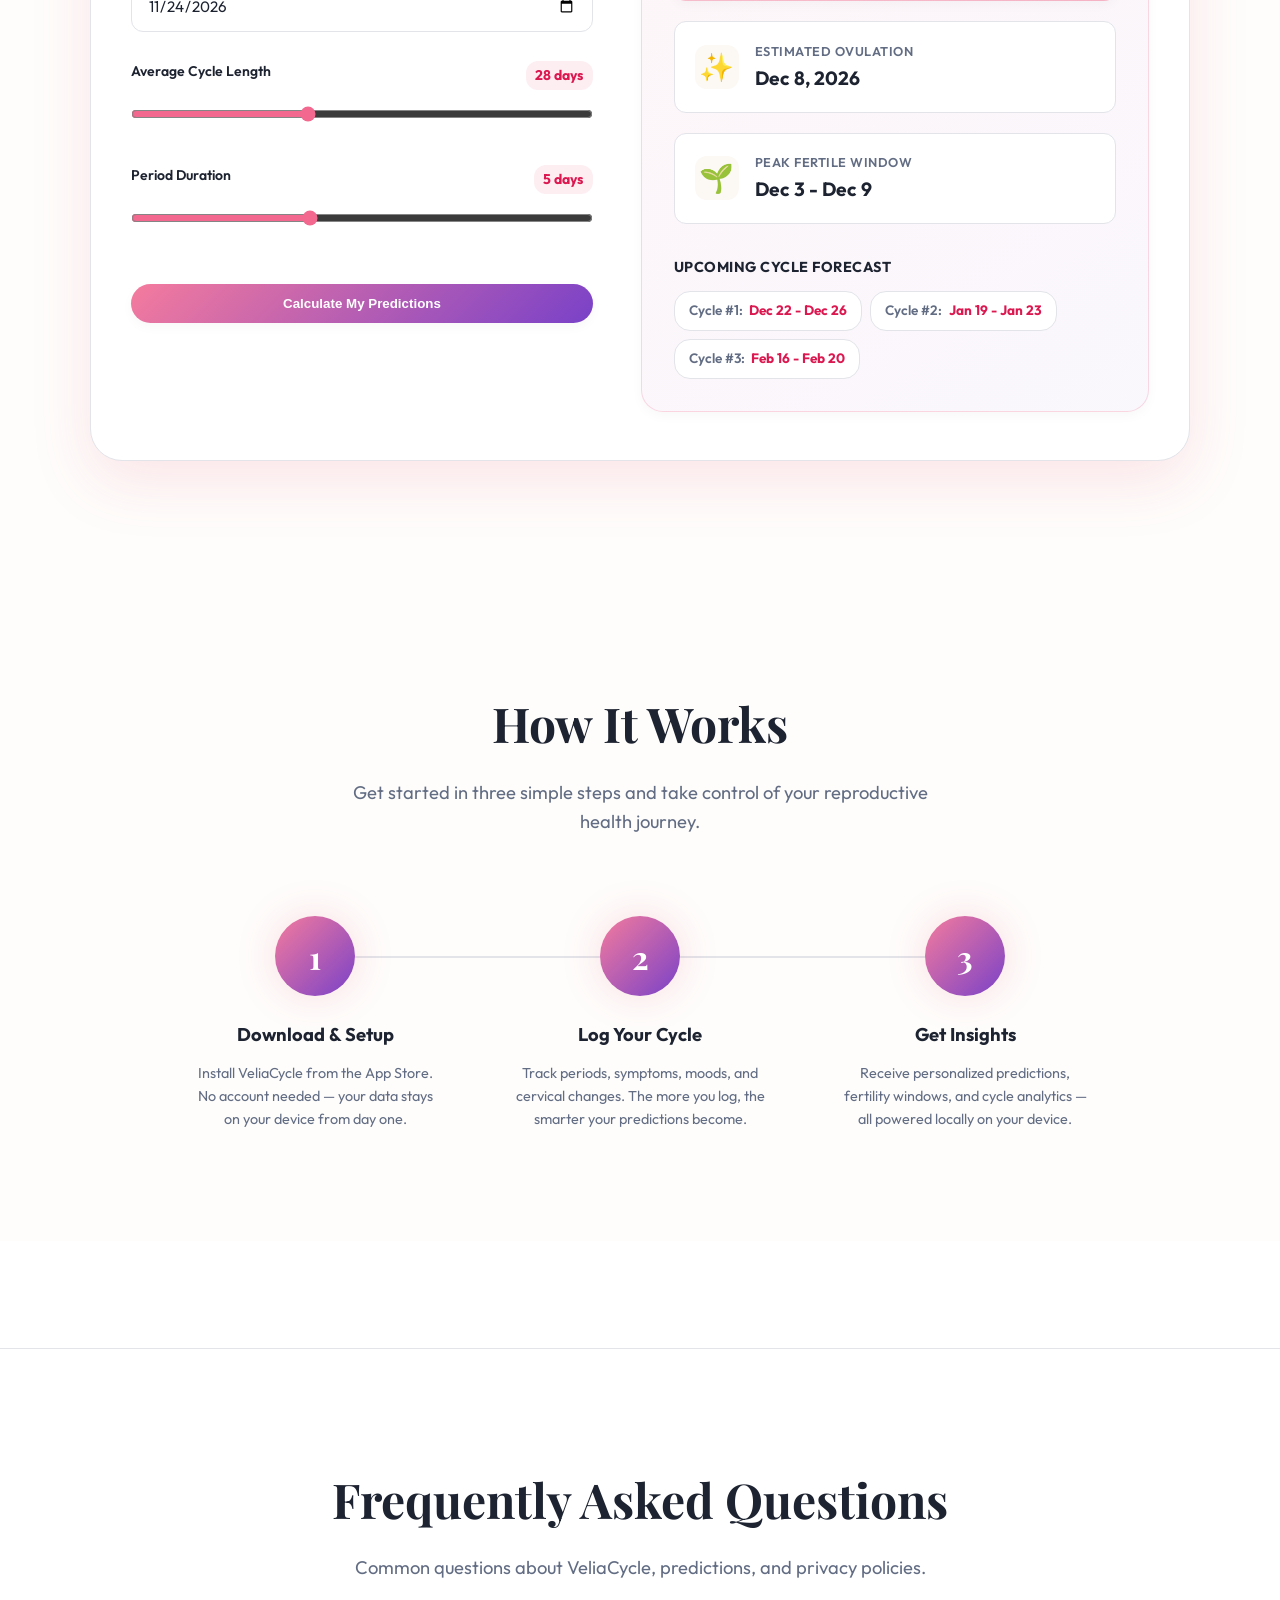
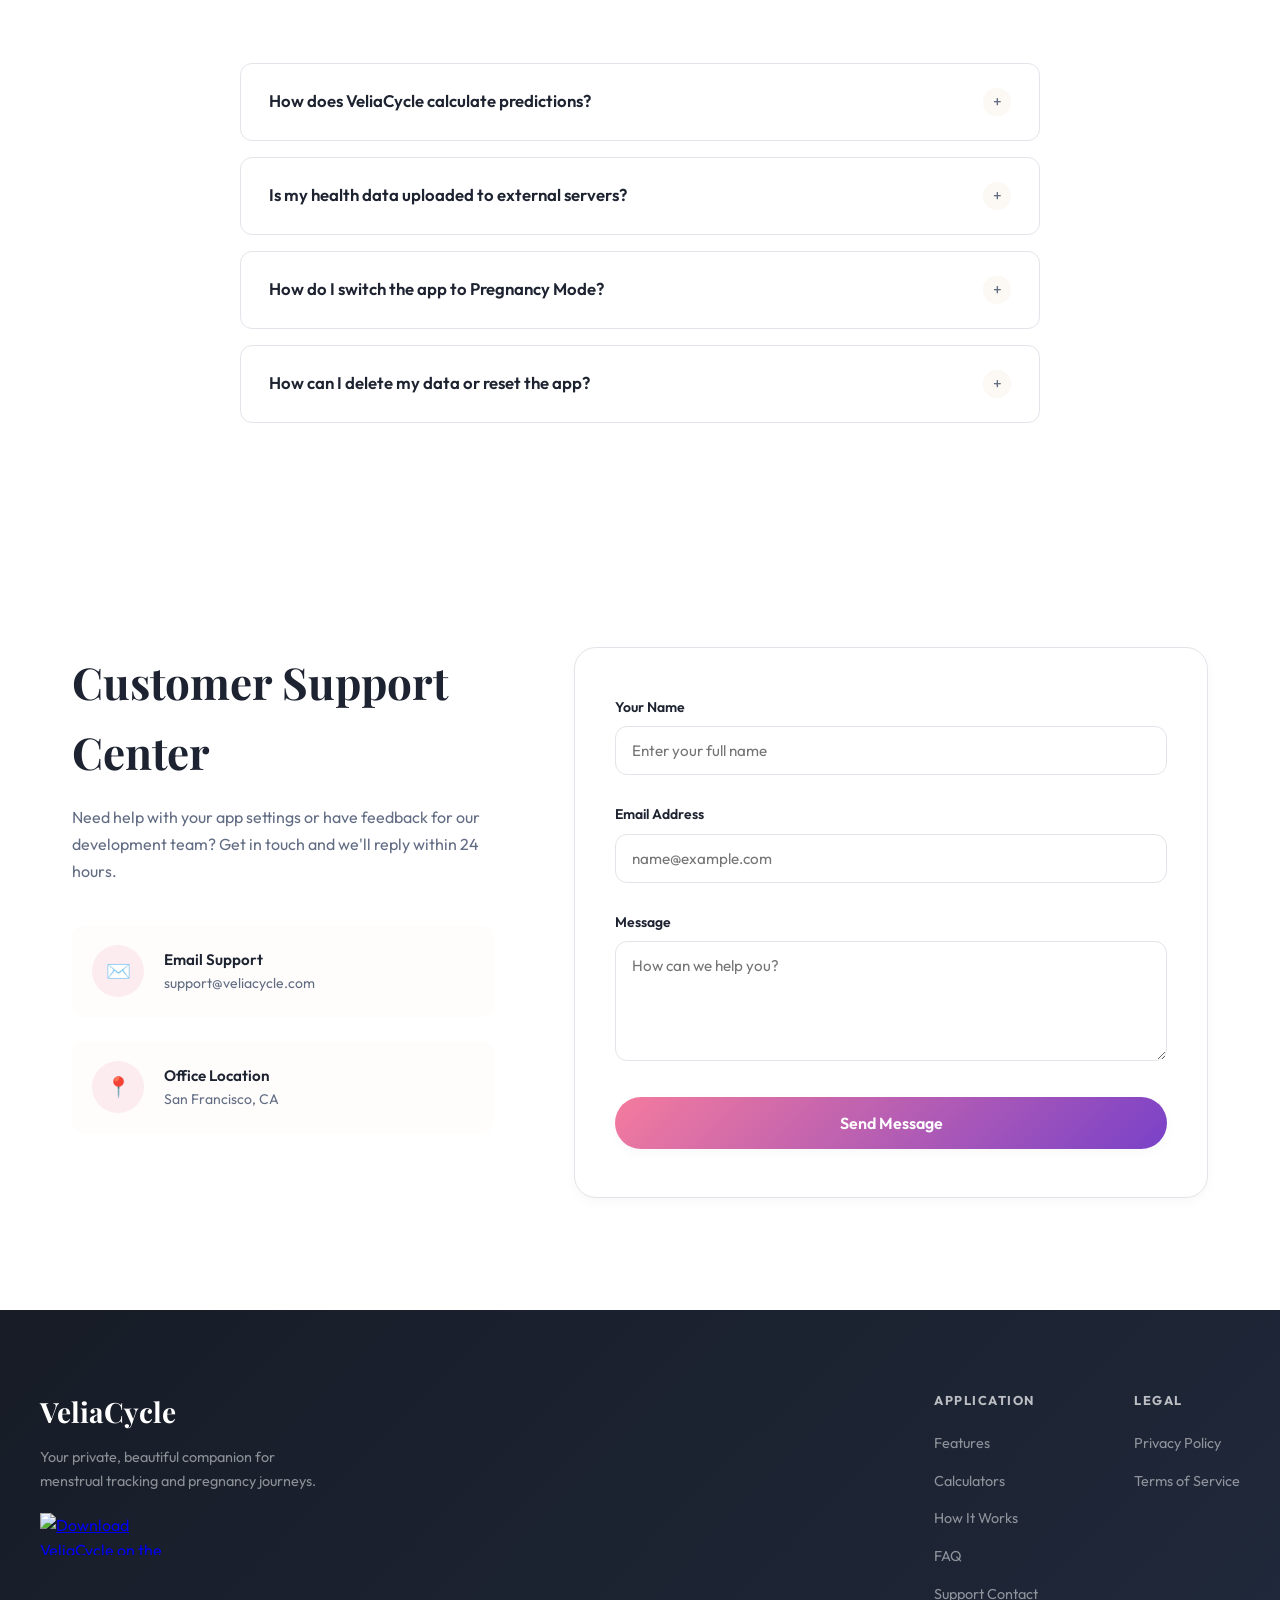
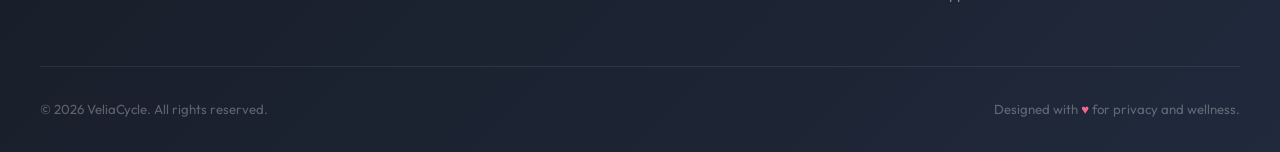
==== commit 6b72d8b3: "Phase 1 audit fixes: Schema AggregateRating, eliminate @import font waterfall, optimize hero image, " ====
--- a/index.html
+++ b/index.html
@@ -4,12 +4,18 @@
   <meta charset="UTF-8">
   <meta name="viewport" content="width=device-width, initial-scale=1.0">
   
+  <!-- Preconnect & Fonts (Non-blocking font loading) -->
+  <link rel="preconnect" href="https://fonts.googleapis.com">
+  <link rel="preconnect" href="https://fonts.gstatic.com" crossorigin>
+  <link href="https://fonts.googleapis.com/css2?family=Outfit:wght@300;400;500;600;700;800&family=Playfair+Display:ital,wght@0,400;0,600;0,700;1,400&display=swap" rel="stylesheet">
+
   <!-- Primary Meta Tags -->
   <title>VeliaCycle - Period Tracker, Ovulation & Pregnancy Calculator</title>
   <meta name="title" content="VeliaCycle - Period Tracker, Ovulation & Pregnancy Calculator">
   <meta name="description" content="VeliaCycle is a 100% private, offline period tracker, ovulation calculator & pregnancy gestational milestone companion app for iOS. Calculate fertile windows and due dates instantly.">
   <meta name="keywords" content="period tracker, ovulation calculator, pregnancy calculator, due date calculator, fertile window predictor, menstrual cycle tracker, private period app, gestational age calculator">
   <meta name="author" content="VeliaCycle">
+  <meta name="theme-color" content="#ffffff">
   <meta name="robots" content="index, follow, max-image-preview:large, max-snippet:-1, max-video-preview:-1">
   <link rel="canonical" href="https://veliacycle.com/">
 
@@ -19,6 +25,10 @@
   <meta property="og:title" content="VeliaCycle - Period Tracker & Pregnancy Companion">
   <meta property="og:description" content="Track your menstrual cycle, predict ovulation, calculate pregnancy due dates, and monitor gestational milestones with 100% local privacy.">
   <meta property="og:image" content="https://veliacycle.com/velia_app_preview.jpg">
+  <meta property="og:image:width" content="896">
+  <meta property="og:image:height" content="1200">
+  <meta property="og:image:type" content="image/jpeg">
+  <meta property="og:image:alt" content="VeliaCycle Period Tracker and Pregnancy App Screenshot Interface Preview">
   <meta property="og:site_name" content="VeliaCycle">
   <meta property="og:locale" content="en_US">
 
@@ -28,9 +38,11 @@
   <meta property="twitter:title" content="VeliaCycle - Period Tracker & Pregnancy Companion">
   <meta property="twitter:description" content="Track your cycle, predict ovulation, calculate pregnancy due dates with complete local privacy.">
   <meta property="twitter:image" content="https://veliacycle.com/velia_app_preview.jpg">
-
-  <!-- Favicon Icons -->
+  <meta property="twitter:image:alt" content="VeliaCycle Period Tracker and Pregnancy App Interface Preview">
+
+  <!-- Favicon & Apple Touch Icons -->
   <link rel="icon" href="data:image/svg+xml,<svg xmlns=%22http://www.w3.org/2000/svg%22 viewBox=%220 0 100 100%22><text y=%22.9em%22 font-size=%2290%22>🌸</text></svg>">
+  <link rel="apple-touch-icon" href="data:image/svg+xml,<svg xmlns=%22http://www.w3.org/2000/svg%22 viewBox=%220 0 100 100%22><rect width=%22100%22 height=%22100%22 rx=%2222%22 fill=%22%23eb577d%22/><text x=%2250%25%22 y=%2255%25%22 dominant-baseline=%22central%22 text-anchor=%22middle%22 font-size=%2260%22>🌸</text></svg>">
   <link rel="stylesheet" href="style.css">
 
   <!-- JSON-LD Structured Data for Google Rich Snippets -->
@@ -43,14 +55,21 @@
         "name": "VeliaCycle",
         "operatingSystem": "iOS",
         "applicationCategory": "HealthApplication",
-        "ratingValue": "4.9",
-        "reviewCount": "1250",
+        "aggregateRating": {
+          "@type": "AggregateRating",
+          "ratingValue": "4.9",
+          "reviewCount": "1250",
+          "bestRating": "5",
+          "worstRating": "1"
+        },
         "offers": {
           "@type": "Offer",
           "price": "0",
           "priceCurrency": "USD"
         },
-        "description": "A private period tracker, ovulation predictor, and pregnancy gestational milestone companion app."
+        "downloadUrl": "https://apps.apple.com/us/app/velia-cycle-period-track/id6780260544",
+        "installUrl": "https://apps.apple.com/us/app/velia-cycle-period-track/id6780260544",
+        "description": "A private, 100% offline period tracker, ovulation predictor, and pregnancy gestational milestone companion app for iOS."
       },
       {
         "@type": "FAQPage",
@@ -159,14 +178,14 @@
           <h1>Your cycle, refined. <em>Understand, track, thrive.</em></h1>
           <p>A beautiful, private health companion designed to guide you through every phase of your menstrual cycle, fertile window, and pregnancy journey with premium medical-grade insights.</p>
           <div class="hero-buttons">
-            <a href="https://apps.apple.com/us/app/velia-cycle-period-track/id6780260544" target="_blank" rel="noopener noreferrer" class="app-store-btn">
-              <img src="https://developer.apple.com/app-store/marketing/guidelines/images/badge-download-on-the-app-store.svg" alt="Download VeliaCycle on the App Store">
+            <a href="https://apps.apple.com/us/app/velia-cycle-period-track/id6780260544" target="_blank" rel="noopener noreferrer" class="app-store-btn" aria-label="Download VeliaCycle on the iOS App Store (opens in a new tab)">
+              <img src="https://developer.apple.com/app-store/marketing/guidelines/images/badge-download-on-the-app-store.svg" alt="Download VeliaCycle on the App Store" width="150" height="50">
             </a>
           </div>
         </div>
         <div class="hero-preview reveal-right">
           <div class="phone-mockup">
-            <img src="velia_app_preview.jpg" alt="VeliaCycle App Screenshot Interface Preview">
+            <img src="velia_app_preview.jpg" alt="VeliaCycle App Screenshot Interface Preview" width="896" height="1200" fetchpriority="high">
           </div>
           <div class="phone-glow"></div>
           <div class="mockup-shadow"></div>
@@ -544,8 +563,8 @@
         <div class="footer-brand">
           <h3>VeliaCycle</h3>
           <p>Your private, beautiful companion for menstrual tracking and pregnancy journeys.</p>
-          <a href="https://apps.apple.com/us/app/velia-cycle-period-track/id6780260544" target="_blank" rel="noopener noreferrer" class="app-store-btn footer-app-store">
-            <img src="https://developer.apple.com/app-store/marketing/guidelines/images/badge-download-on-the-app-store.svg" alt="Download VeliaCycle on the App Store">
+          <a href="https://apps.apple.com/us/app/velia-cycle-period-track/id6780260544" target="_blank" rel="noopener noreferrer" class="app-store-btn footer-app-store" aria-label="Download VeliaCycle on the iOS App Store (opens in a new tab)">
+            <img src="https://developer.apple.com/app-store/marketing/guidelines/images/badge-download-on-the-app-store.svg" alt="Download VeliaCycle on the App Store" width="150" height="50" loading="lazy">
           </a>
         </div>
         <div class="footer-links-grid">
--- a/style.css
+++ b/style.css
@@ -1,5 +1,3 @@
-@import url('https://fonts.googleapis.com/css2?family=Outfit:wght@300;400;500;600;700;800&family=Playfair+Display:ital,wght@0,400;0,600;0,700;1,400&display=swap');
-
 :root {
   --color-primary: hsl(343, 85%, 68%);
   --color-primary-deep: hsl(343, 80%, 48%);
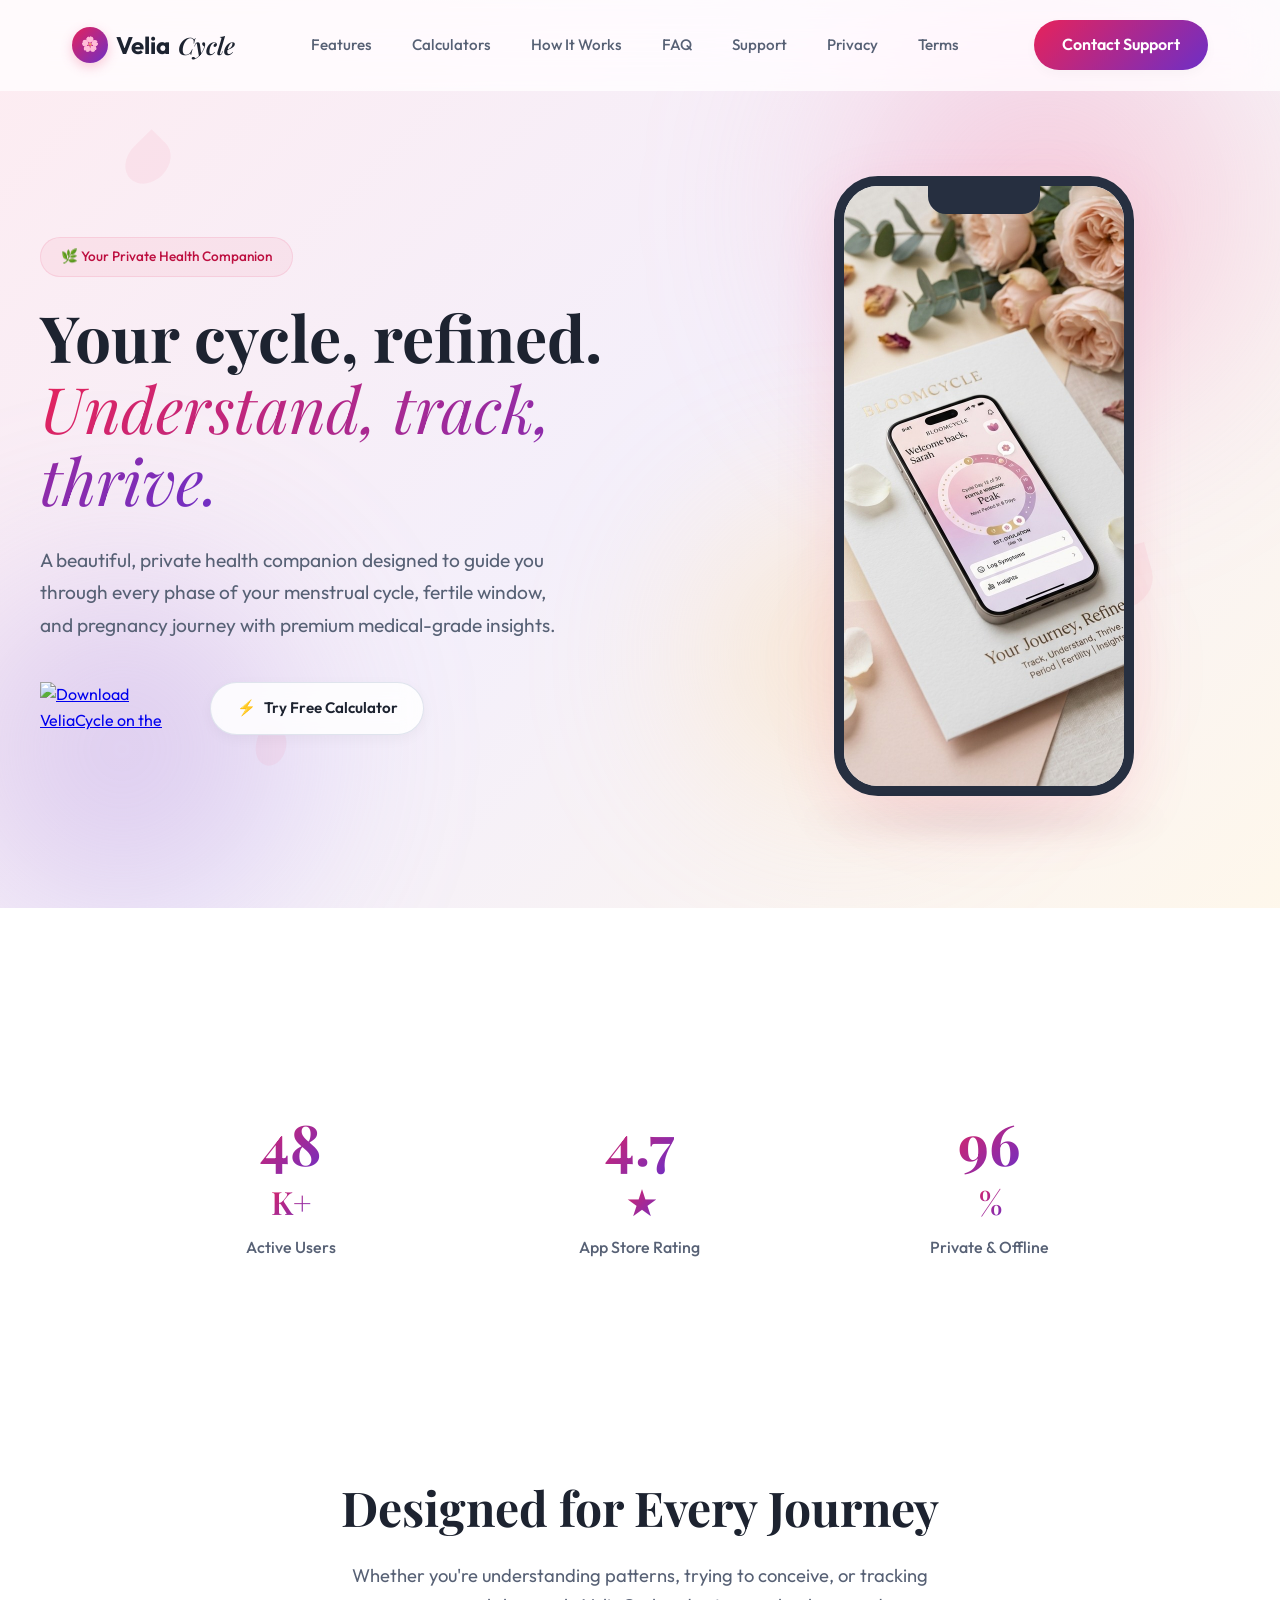
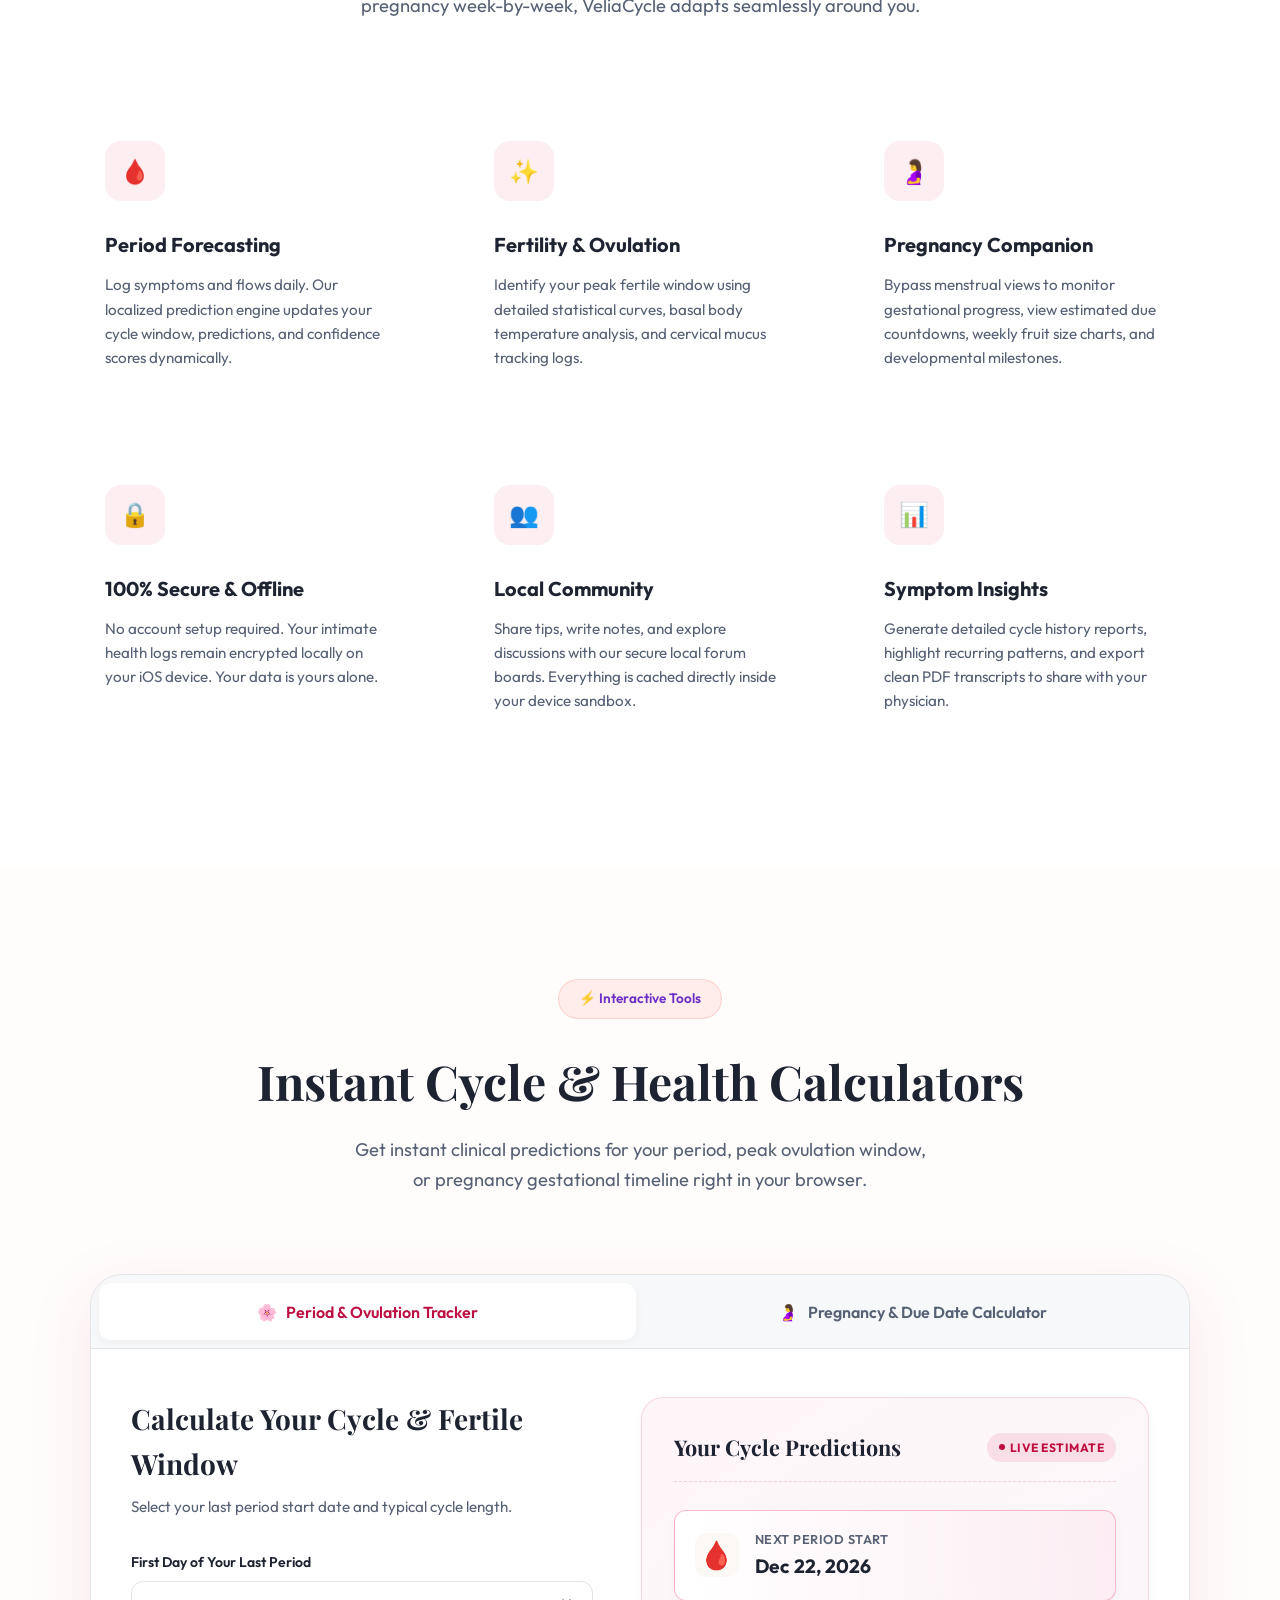
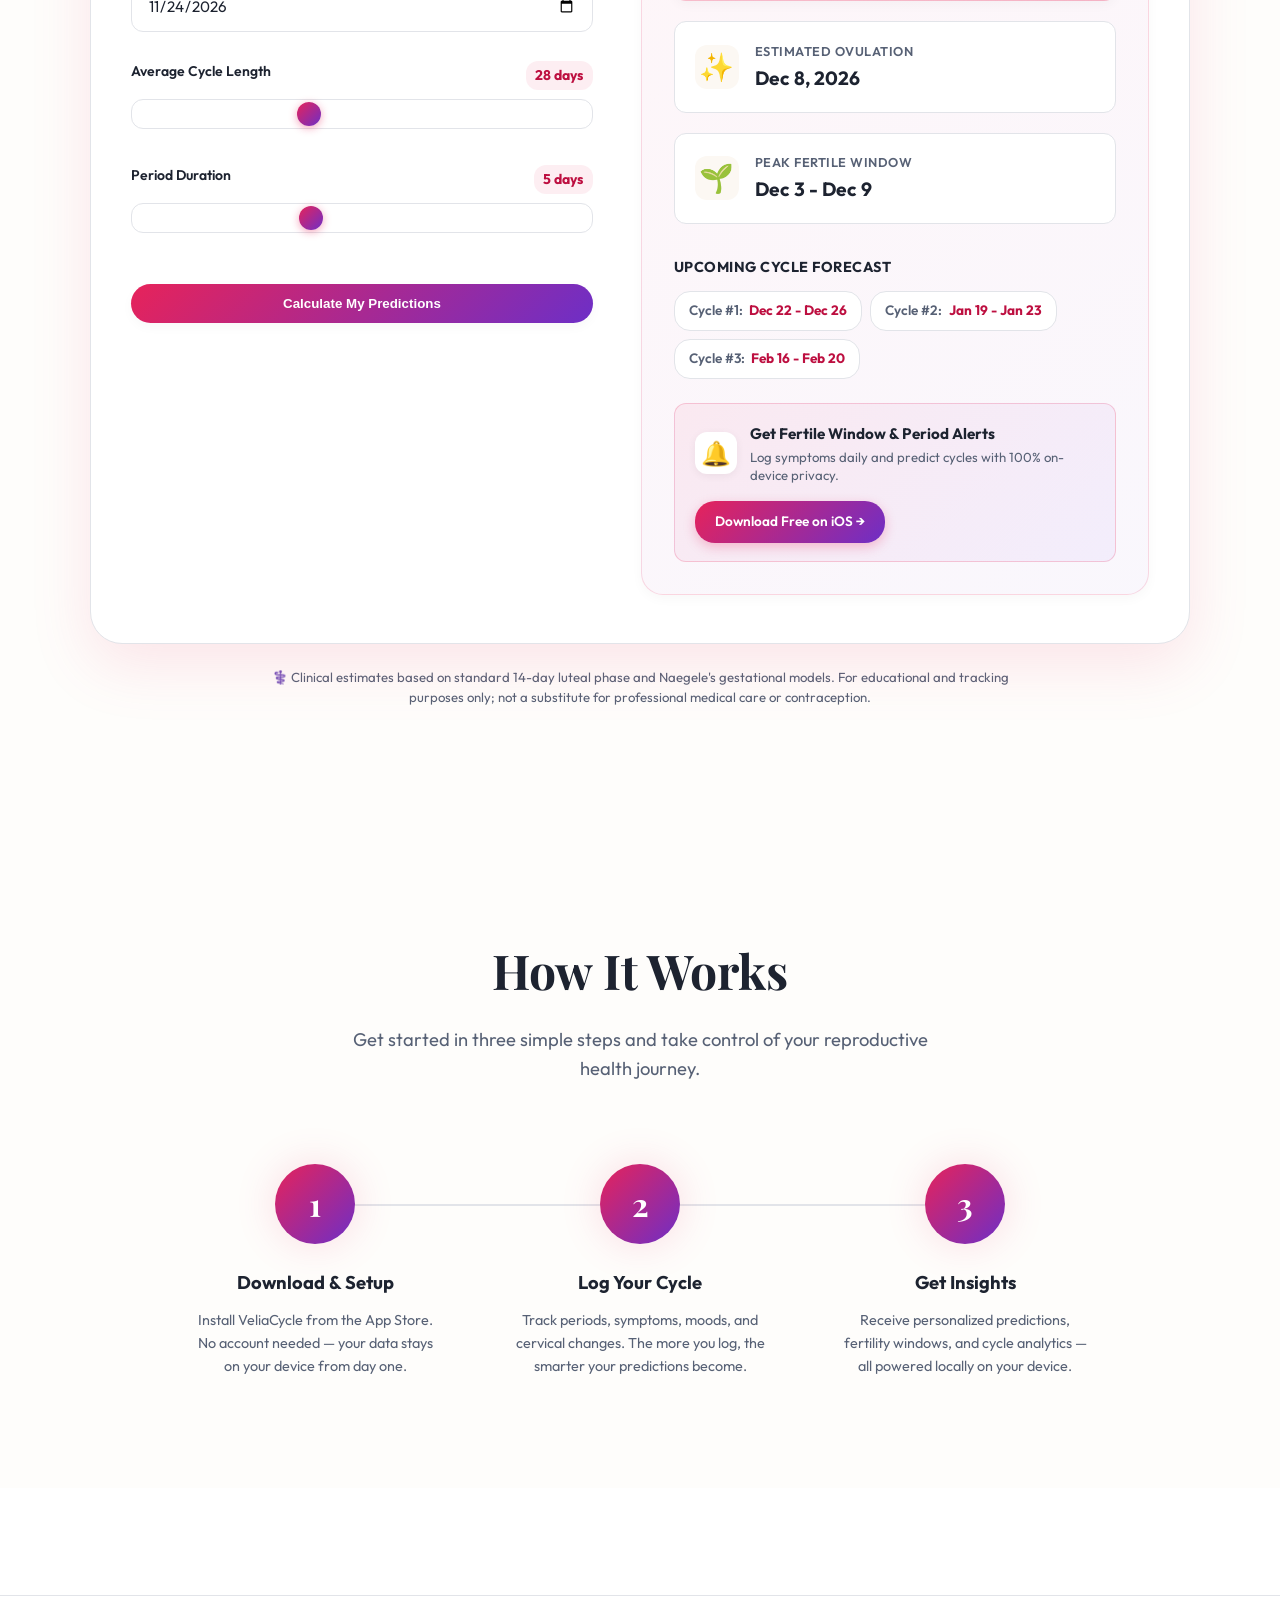
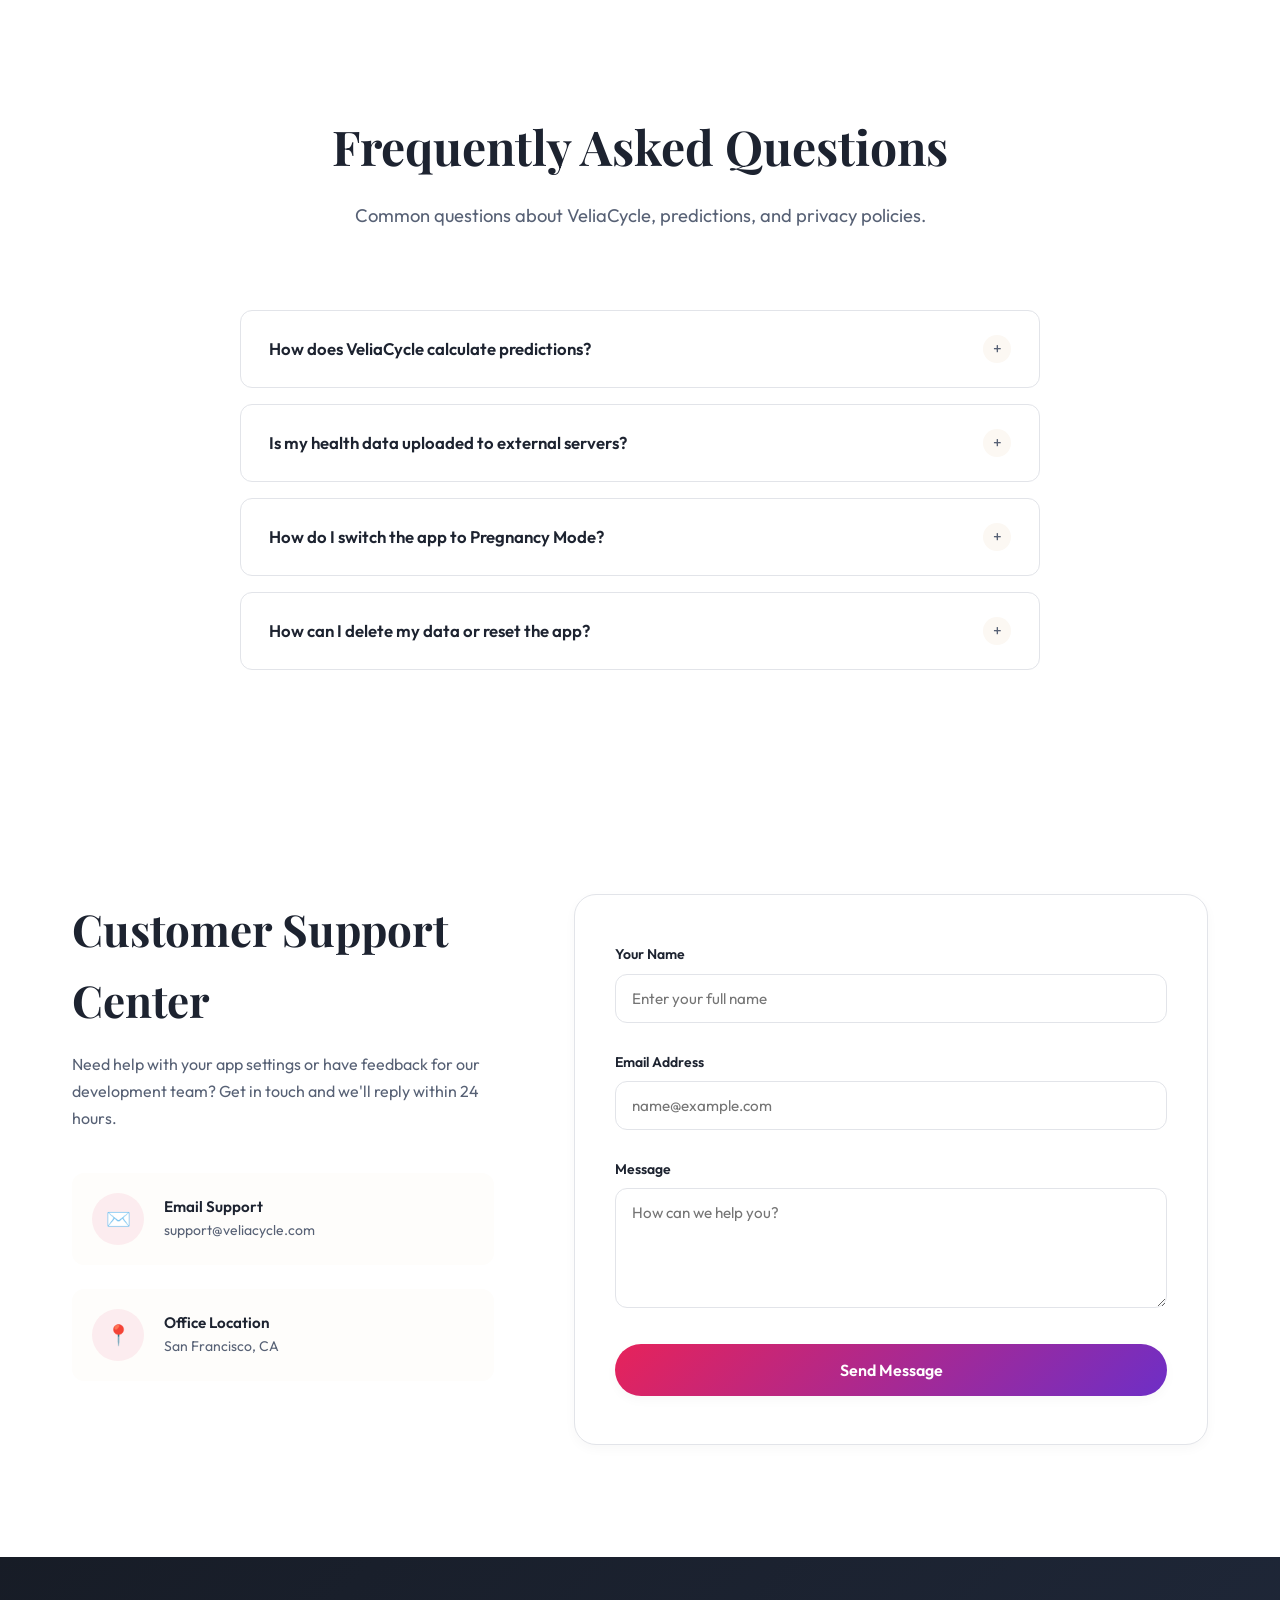
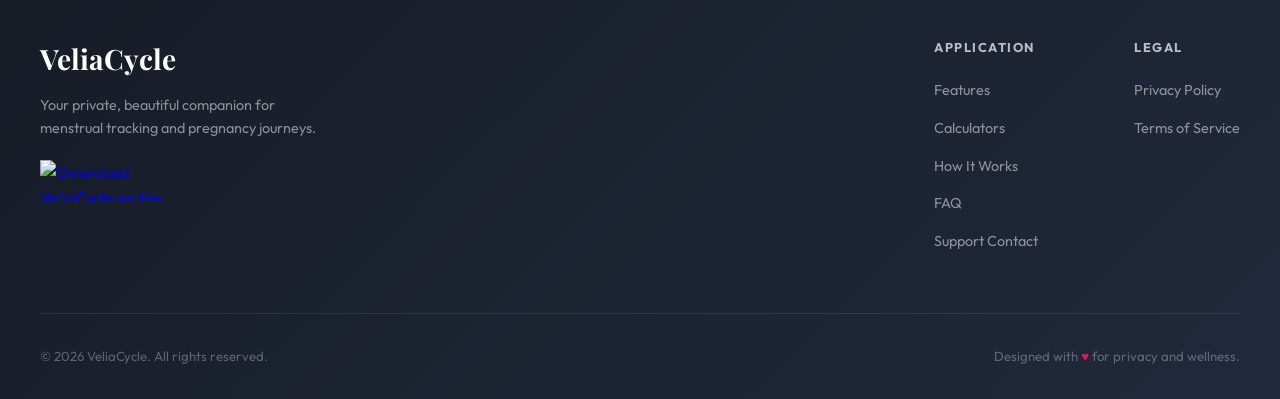
==== commit c7f96f5d: "Phase 2 audit: Hero secondary CTA, in-result calculator conversion banners, WCAG AA contrast colors," ====
--- a/index.html
+++ b/index.html
@@ -181,6 +181,9 @@
             <a href="https://apps.apple.com/us/app/velia-cycle-period-track/id6780260544" target="_blank" rel="noopener noreferrer" class="app-store-btn" aria-label="Download VeliaCycle on the iOS App Store (opens in a new tab)">
               <img src="https://developer.apple.com/app-store/marketing/guidelines/images/badge-download-on-the-app-store.svg" alt="Download VeliaCycle on the App Store" width="150" height="50">
             </a>
+            <a href="#calculators" class="btn-secondary-hero">
+              <span>⚡</span> Try Free Calculator
+            </a>
           </div>
         </div>
         <div class="hero-preview reveal-right">
@@ -351,6 +354,19 @@
                     <!-- Dynamic timeline pills inserted via JS -->
                   </div>
                 </div>
+
+                <div class="calc-cta-banner">
+                  <div class="calc-cta-info">
+                    <span class="calc-cta-icon">🔔</span>
+                    <div>
+                      <h6>Get Fertile Window & Period Alerts</h6>
+                      <p>Log symptoms daily and predict cycles with 100% on-device privacy.</p>
+                    </div>
+                  </div>
+                  <a href="https://apps.apple.com/us/app/velia-cycle-period-track/id6780260544" target="_blank" rel="noopener noreferrer" class="btn-calc-action">
+                    Download Free on iOS →
+                  </a>
+                </div>
               </div>
             </div>
           </div>
@@ -421,10 +437,25 @@
                     <div class="trimester-bar-fill" id="trimesterBarFill" style="width: 0%"></div>
                   </div>
                 </div>
+
+                <div class="calc-cta-banner">
+                  <div class="calc-cta-info">
+                    <span class="calc-cta-icon">🥑</span>
+                    <div>
+                      <h6>Track Baby Milestones Week-by-Week</h6>
+                      <p>View daily fruit sizes, kick counter, and due date countdown in VeliaCycle.</p>
+                    </div>
+                  </div>
+                  <a href="https://apps.apple.com/us/app/velia-cycle-period-track/id6780260544" target="_blank" rel="noopener noreferrer" class="btn-calc-action">
+                    Download Free on iOS →
+                  </a>
+                </div>
               </div>
             </div>
           </div>
         </div>
+
+        <p class="calc-disclaimer">⚕️ Clinical estimates based on standard 14-day luteal phase and Naegele's gestational models. For educational and tracking purposes only; not a substitute for professional medical care or contraception.</p>
       </div>
     </section>
 
--- a/style.css
+++ b/style.css
@@ -1,18 +1,18 @@
 :root {
-  --color-primary: hsl(343, 85%, 68%);
-  --color-primary-deep: hsl(343, 80%, 48%);
-  --color-secondary: hsl(265, 55%, 52%);
-  --color-accent: hsl(280, 60%, 65%);
-  --color-amber: hsl(38, 92%, 58%);
+  --color-primary: hsl(343, 80%, 50%);
+  --color-primary-deep: hsl(343, 85%, 40%);
+  --color-secondary: hsl(265, 62%, 48%);
+  --color-accent: hsl(280, 60%, 55%);
+  --color-amber: hsl(38, 92%, 52%);
   --color-cream: hsl(36, 60%, 97%);
   --color-cream-faint: hsl(36, 60%, 99%);
   --color-ink: hsl(220, 25%, 15%);
-  --color-ink-soft: hsl(220, 15%, 45%);
+  --color-ink-soft: hsl(220, 15%, 40%);
   --color-line: hsl(220, 12%, 90%);
   --color-white: hsl(0, 0%, 100%);
-  --color-success: hsl(150, 70%, 42%);
-  --gradient-primary: linear-gradient(135deg, hsl(343, 85%, 72%) 0%, hsl(265, 55%, 52%) 100%);
-  --gradient-hero: linear-gradient(135deg, hsl(343, 85%, 95%) 0%, hsl(265, 55%, 95%) 50%, hsl(38, 92%, 95%) 100%);
+  --color-success: hsl(150, 70%, 38%);
+  --gradient-primary: linear-gradient(135deg, hsl(343, 80%, 52%) 0%, hsl(265, 62%, 48%) 100%);
+  --gradient-hero: linear-gradient(135deg, hsl(343, 85%, 96%) 0%, hsl(265, 55%, 96%) 50%, hsl(38, 92%, 96%) 100%);
   --gradient-bg: linear-gradient(180deg, var(--color-cream) 0%, var(--color-white) 100%);
   --shadow-sm: 0 4px 12px rgba(0,0,0,0.03);
   --shadow-md: 0 8px 30px rgba(0,0,0,0.06);
@@ -439,7 +439,33 @@
 .hero-buttons {
   display: flex;
   align-items: center;
-  gap: 1rem;
+  gap: 1.25rem;
+  flex-wrap: wrap;
+}
+
+.btn-secondary-hero {
+  display: inline-flex;
+  align-items: center;
+  gap: 0.5rem;
+  padding: 0.85rem 1.6rem;
+  border-radius: 30px;
+  background: rgba(255, 255, 255, 0.85);
+  backdrop-filter: blur(10px);
+  color: var(--color-ink);
+  font-weight: 600;
+  font-size: 0.95rem;
+  text-decoration: none;
+  border: 1.5px solid rgba(220, 225, 235, 0.9);
+  box-shadow: 0 4px 14px rgba(0,0,0,0.04);
+  transition: var(--transition-smooth);
+}
+
+.btn-secondary-hero:hover {
+  background: var(--color-white);
+  border-color: var(--color-primary);
+  color: var(--color-primary);
+  transform: translateY(-2px);
+  box-shadow: 0 8px 24px rgba(230, 25, 82, 0.18);
 }
 
 .app-store-btn img {
@@ -1598,6 +1624,125 @@
   transition: width 1s cubic-bezier(0.16, 1, 0.3, 1);
 }
 
+/* In-Result Conversion Banner */
+.calc-cta-banner {
+  margin-top: 1.5rem;
+  padding: 1.15rem 1.25rem;
+  background: linear-gradient(135deg, rgba(230, 25, 82, 0.06) 0%, rgba(139, 92, 246, 0.06) 100%);
+  border: 1px solid rgba(230, 25, 82, 0.2);
+  border-radius: var(--radius-sm);
+  display: flex;
+  align-items: center;
+  justify-content: space-between;
+  gap: 1rem;
+  flex-wrap: wrap;
+}
+
+.calc-cta-info {
+  display: flex;
+  align-items: center;
+  gap: 0.85rem;
+  flex: 1;
+  min-width: 220px;
+}
+
+.calc-cta-icon {
+  font-size: 1.5rem;
+  line-height: 1;
+  background: var(--color-white);
+  width: 42px;
+  height: 42px;
+  border-radius: 12px;
+  display: flex;
+  align-items: center;
+  justify-content: center;
+  box-shadow: 0 2px 8px rgba(0,0,0,0.06);
+  flex-shrink: 0;
+}
+
+.calc-cta-info h6 {
+  font-size: 0.95rem;
+  font-weight: 700;
+  color: var(--color-ink);
+  margin-bottom: 0.15rem;
+}
+
+.calc-cta-info p {
+  font-size: 0.825rem;
+  color: var(--color-ink-soft);
+  margin: 0;
+  line-height: 1.35;
+}
+
+.btn-calc-action {
+  display: inline-flex;
+  align-items: center;
+  padding: 0.65rem 1.25rem;
+  border-radius: 20px;
+  background: var(--gradient-primary);
+  color: var(--color-white);
+  font-size: 0.85rem;
+  font-weight: 600;
+  text-decoration: none;
+  box-shadow: 0 4px 12px rgba(230, 25, 82, 0.25);
+  transition: var(--transition-smooth);
+  white-space: nowrap;
+}
+
+.btn-calc-action:hover {
+  transform: translateY(-2px);
+  box-shadow: 0 6px 18px rgba(230, 25, 82, 0.35);
+}
+
+.calc-disclaimer {
+  margin-top: 1.5rem;
+  text-align: center;
+  font-size: 0.825rem;
+  color: var(--color-ink-soft);
+  line-height: 1.5;
+  max-width: 780px;
+  margin-left: auto;
+  margin-right: auto;
+}
+
+/* Accessible range sliders */
+.calc-slider {
+  -webkit-appearance: none;
+  appearance: none;
+  width: 100%;
+  height: 8px;
+  border-radius: 4px;
+  background: var(--color-line);
+  outline: none;
+  cursor: pointer;
+}
+
+.calc-slider::-webkit-slider-thumb {
+  -webkit-appearance: none;
+  appearance: none;
+  width: 24px;
+  height: 24px;
+  border-radius: 50%;
+  background: var(--gradient-primary);
+  cursor: pointer;
+  box-shadow: 0 2px 8px rgba(230, 25, 82, 0.4);
+  transition: transform 0.15s ease;
+}
+
+.calc-slider::-webkit-slider-thumb:hover {
+  transform: scale(1.15);
+}
+
+.calc-slider::-moz-range-thumb {
+  width: 24px;
+  height: 24px;
+  border-radius: 50%;
+  background: var(--color-primary);
+  cursor: pointer;
+  border: none;
+  box-shadow: 0 2px 8px rgba(230, 25, 82, 0.4);
+}
+
 @media (max-width: 992px) {
   .calc-grid {
     grid-template-columns: 1fr;
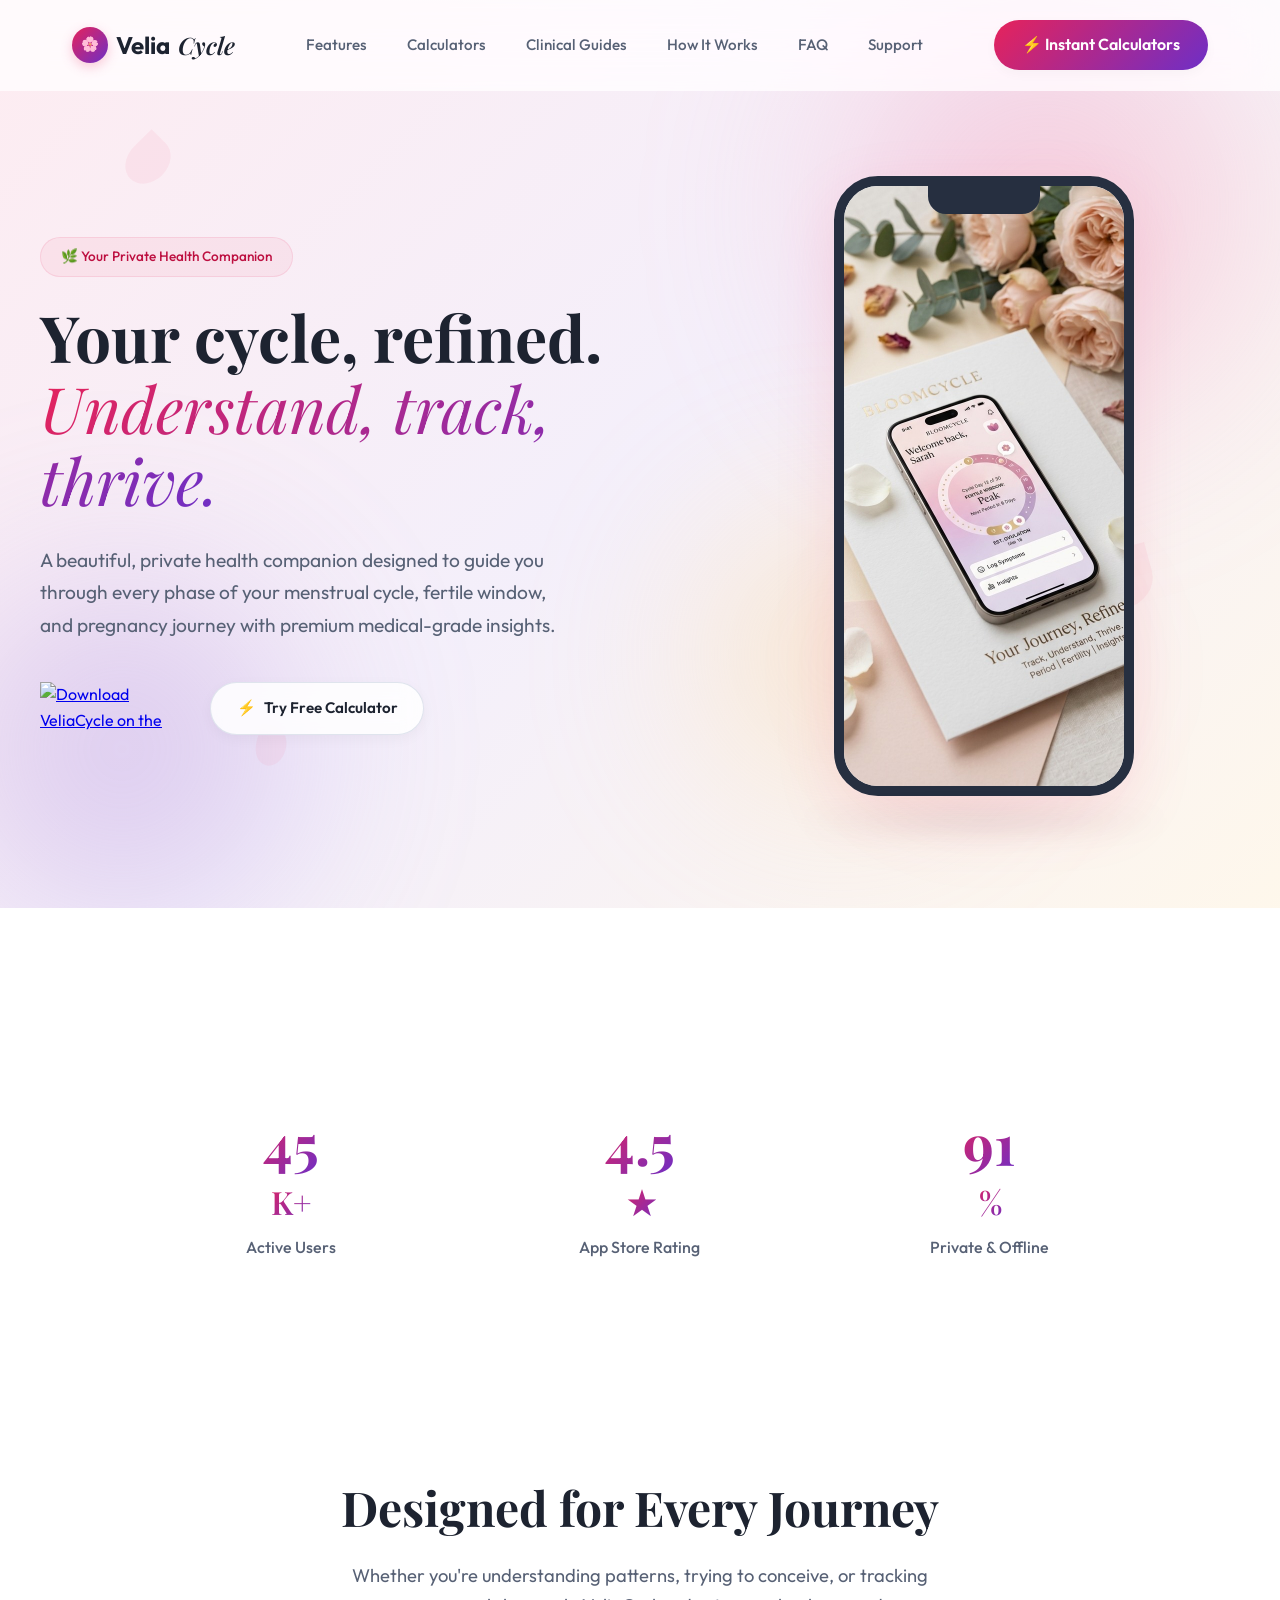
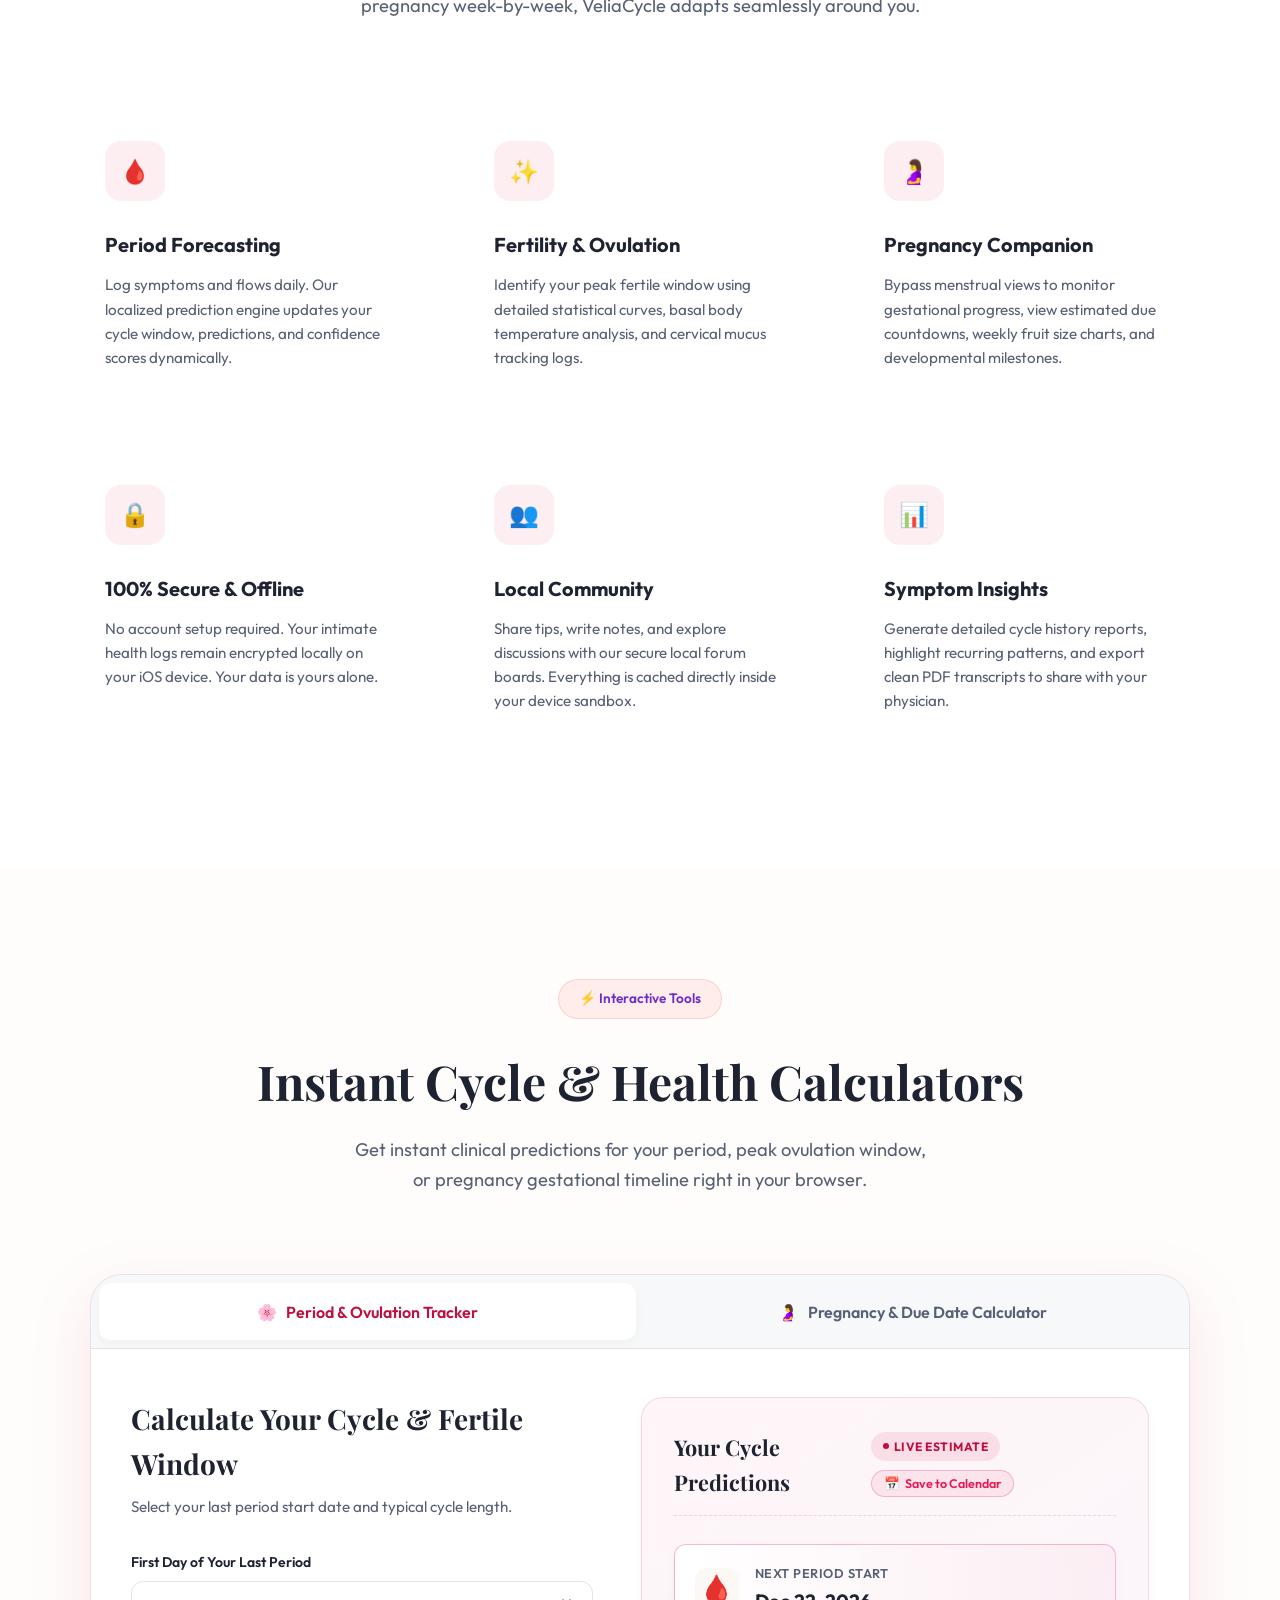
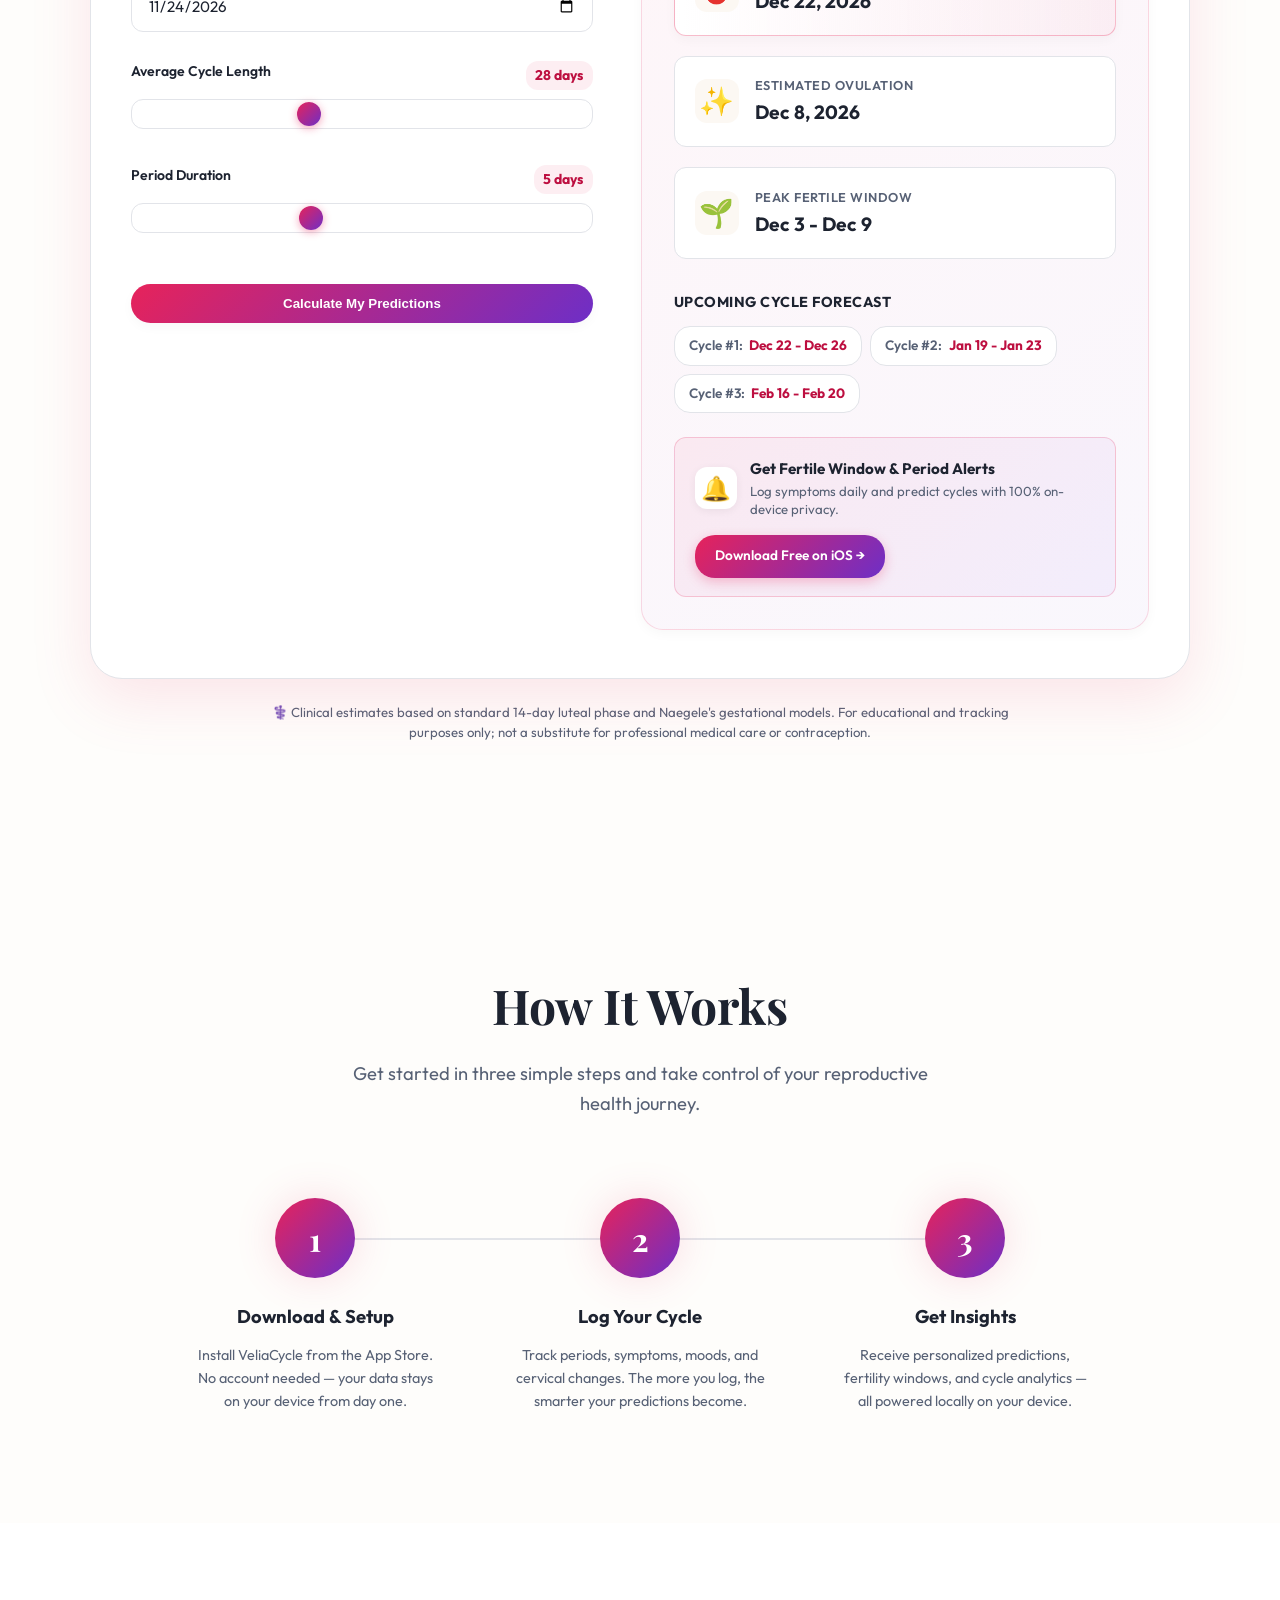
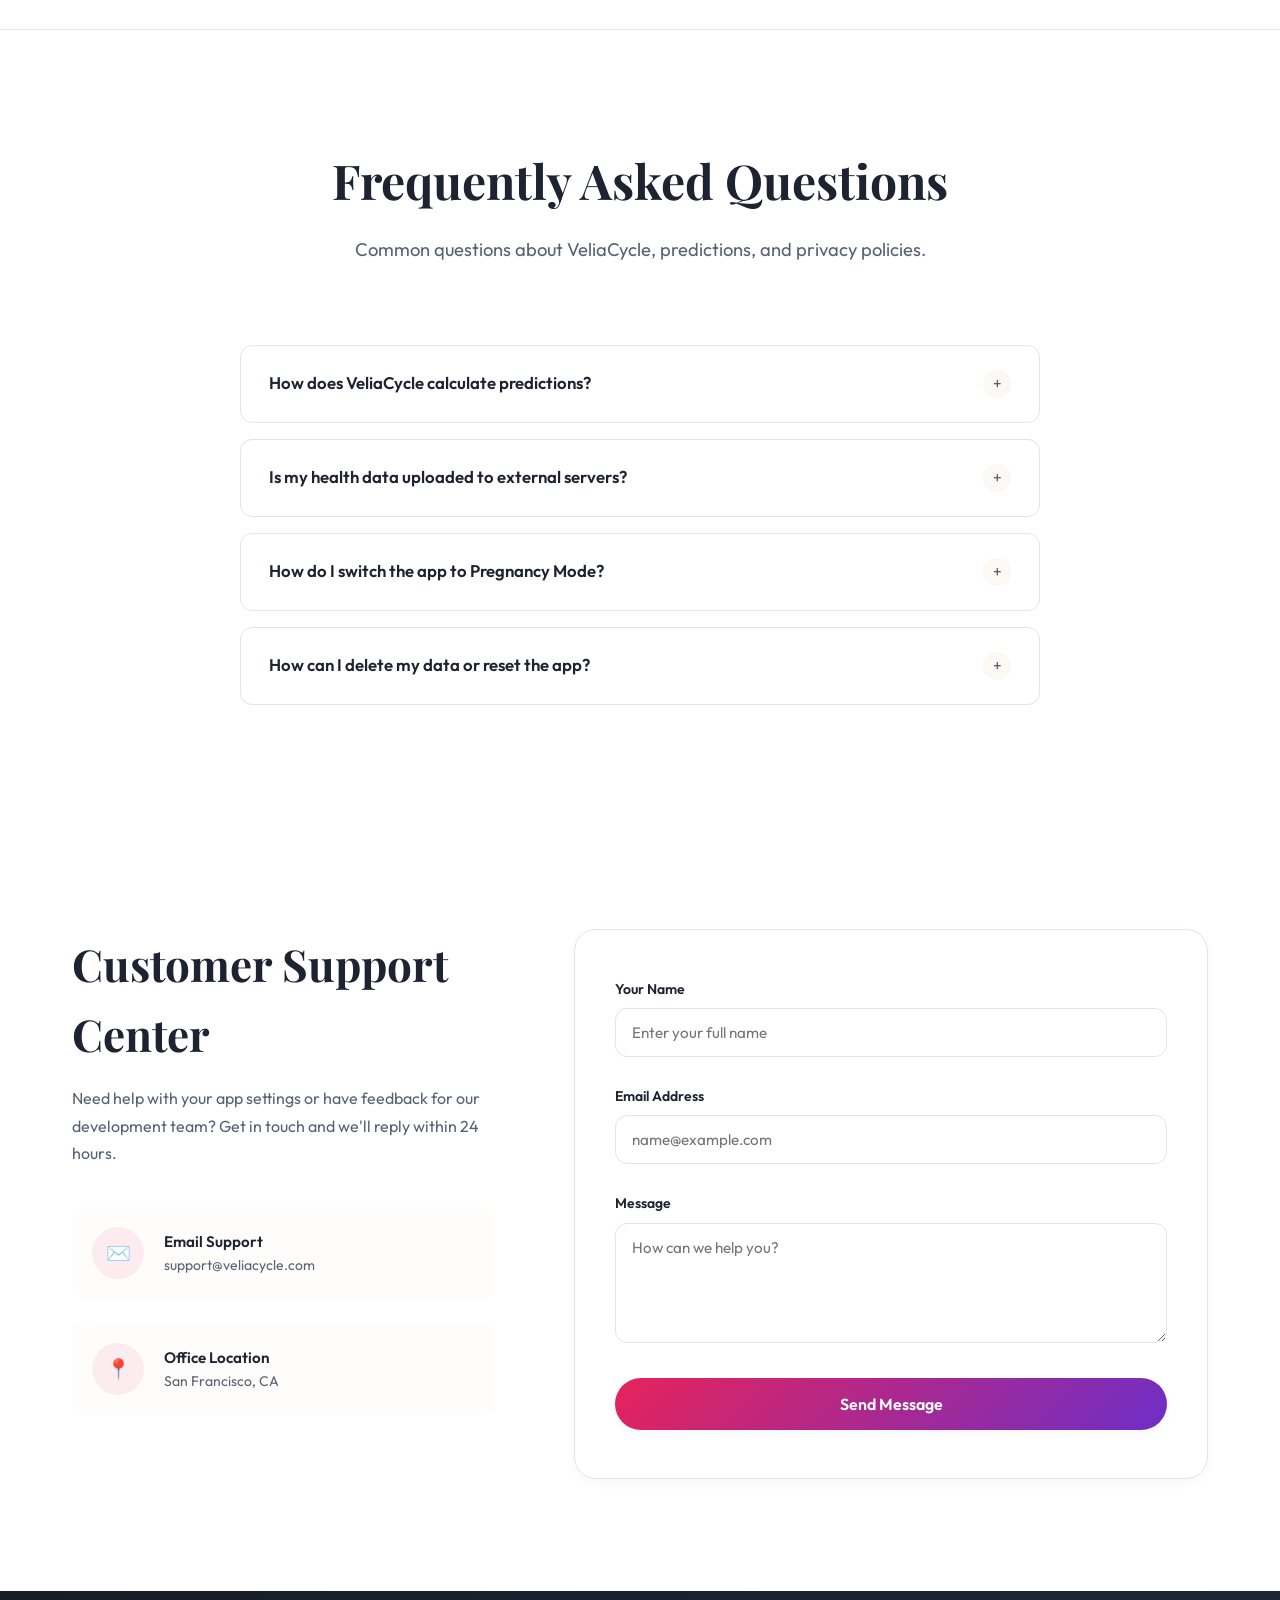
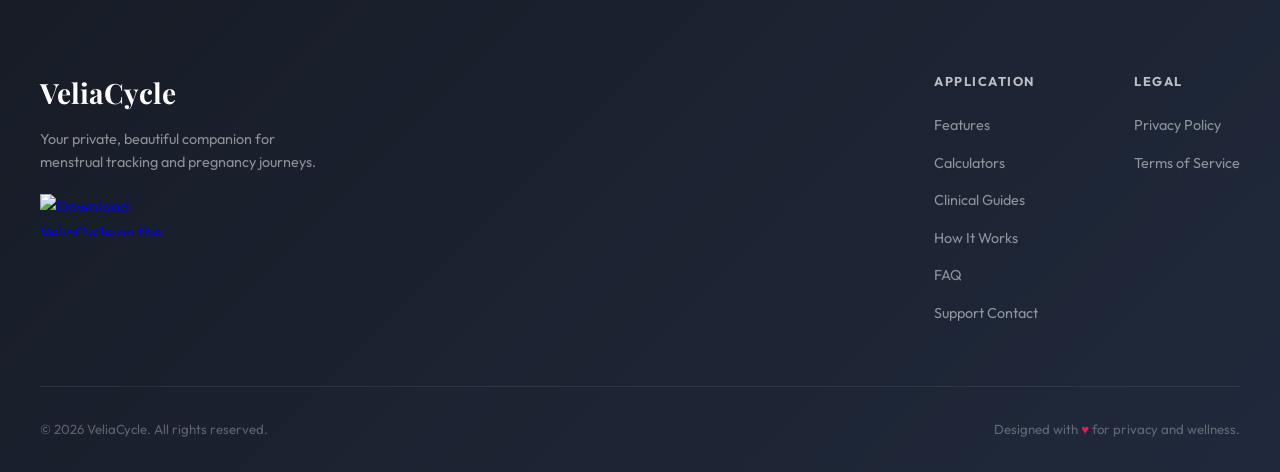
==== commit d74488aa: "Phase 3: iCalendar .ics export engine, PWA manifest, and clinical guides SEO hub" ====
--- a/index.html
+++ b/index.html
@@ -40,9 +40,10 @@
   <meta property="twitter:image" content="https://veliacycle.com/velia_app_preview.jpg">
   <meta property="twitter:image:alt" content="VeliaCycle Period Tracker and Pregnancy App Interface Preview">
 
-  <!-- Favicon & Apple Touch Icons -->
+  <!-- Favicon, Apple Touch Icons & PWA Manifest -->
   <link rel="icon" href="data:image/svg+xml,<svg xmlns=%22http://www.w3.org/2000/svg%22 viewBox=%220 0 100 100%22><text y=%22.9em%22 font-size=%2290%22>🌸</text></svg>">
-  <link rel="apple-touch-icon" href="data:image/svg+xml,<svg xmlns=%22http://www.w3.org/2000/svg%22 viewBox=%220 0 100 100%22><rect width=%22100%22 height=%22100%22 rx=%2222%22 fill=%22%23eb577d%22/><text x=%2250%25%22 y=%2255%25%22 dominant-baseline=%22central%22 text-anchor=%22middle%22 font-size=%2260%22>🌸</text></svg>">
+  <link rel="apple-touch-icon" href="data:image/svg+xml,<svg xmlns=%22http://www.w3.org/2000/svg%22 viewBox=%220 0 100 100%22><rect width=%22100%22 height=%22100%22 rx=%2222%22 fill=%22%23e61952%22/><text x=%2250%25%22 y=%2255%25%22 dominant-baseline=%22central%22 text-anchor=%22middle%22 font-size=%2260%22>🌸</text></svg>">
+  <link rel="manifest" href="manifest.json">
   <link rel="stylesheet" href="style.css">
 
   <!-- JSON-LD Structured Data for Google Rich Snippets -->
@@ -133,13 +134,12 @@
       <ul class="nav-links">
         <li><a href="#features">Features</a></li>
         <li><a href="#calculators">Calculators</a></li>
+        <li><a href="guides.html">Clinical Guides</a></li>
         <li><a href="#how-it-works">How It Works</a></li>
         <li><a href="#faq">FAQ</a></li>
         <li><a href="#support">Support</a></li>
-        <li><a href="privacy.html">Privacy</a></li>
-        <li><a href="terms.html">Terms</a></li>
       </ul>
-      <a href="#support" class="btn-cta">Contact Support</a>
+      <a href="#calculators" class="btn-cta">⚡ Instant Calculators</a>
       <button class="menu-toggle" id="menuToggle" aria-label="Toggle navigation menu">
         <span></span>
         <span></span>
@@ -153,6 +153,7 @@
   <div class="mobile-nav" id="mobileNav">
     <a href="#features">Features</a>
     <a href="#calculators">Calculators</a>
+    <a href="guides.html">Clinical Guides</a>
     <a href="#how-it-works">How It Works</a>
     <a href="#faq">FAQ</a>
     <a href="#support">Support</a>
@@ -319,7 +320,12 @@
               <div class="calc-results-card" id="periodResults">
                 <div class="results-header">
                   <h4>Your Cycle Predictions</h4>
-                  <span class="pulse-badge">Live Estimate</span>
+                  <div class="header-actions">
+                    <span class="pulse-badge">Live Estimate</span>
+                    <button type="button" class="btn-ics-export" id="btnExportPeriodIcs" title="Export this cycle forecast to Apple Calendar, Google Calendar, or Outlook">
+                      <span>📅</span> Save to Calendar
+                    </button>
+                  </div>
                 </div>
                 
                 <div class="results-metric-grid">
@@ -398,7 +404,12 @@
               <div class="calc-results-card" id="pregnancyResults">
                 <div class="results-header">
                   <h4>Gestational Timeline</h4>
-                  <span class="pulse-badge purple">Baby Development</span>
+                  <div class="header-actions">
+                    <span class="pulse-badge purple">Baby Development</span>
+                    <button type="button" class="btn-ics-export purple" id="btnExportPregIcs" title="Export due date & trimester milestones to your calendar">
+                      <span>📅</span> Save to Calendar
+                    </button>
+                  </div>
                 </div>
 
                 <div class="results-metric-grid">
@@ -604,6 +615,7 @@
             <ul>
               <li><a href="#features">Features</a></li>
               <li><a href="#calculators">Calculators</a></li>
+              <li><a href="guides.html">Clinical Guides</a></li>
               <li><a href="#how-it-works">How It Works</a></li>
               <li><a href="#faq">FAQ</a></li>
               <li><a href="#support">Support Contact</a></li>
--- a/style.css
+++ b/style.css
@@ -1476,6 +1476,48 @@
   gap: 0.3rem;
 }
 
+.header-actions {
+  display: flex;
+  align-items: center;
+  gap: 0.6rem;
+  flex-wrap: wrap;
+}
+
+.btn-ics-export {
+  display: inline-flex;
+  align-items: center;
+  gap: 0.35rem;
+  font-family: var(--font-sans);
+  font-size: 0.78rem;
+  font-weight: 600;
+  color: var(--color-primary);
+  background: rgba(230, 25, 82, 0.08);
+  border: 1px solid rgba(230, 25, 82, 0.25);
+  padding: 0.32rem 0.75rem;
+  border-radius: 16px;
+  cursor: pointer;
+  transition: var(--transition-smooth);
+}
+
+.btn-ics-export:hover {
+  background: var(--color-primary);
+  color: var(--color-white);
+  box-shadow: 0 2px 10px rgba(230, 25, 82, 0.3);
+  transform: translateY(-1px);
+}
+
+.btn-ics-export.purple {
+  color: var(--color-secondary);
+  background: rgba(139, 92, 246, 0.08);
+  border-color: rgba(139, 92, 246, 0.25);
+}
+
+.btn-ics-export.purple:hover {
+  background: var(--color-secondary);
+  color: var(--color-white);
+  box-shadow: 0 2px 10px rgba(139, 92, 246, 0.3);
+}
+
 .pulse-badge.purple {
   background: rgba(265, 55, 52, 0.15);
   color: var(--color-secondary);
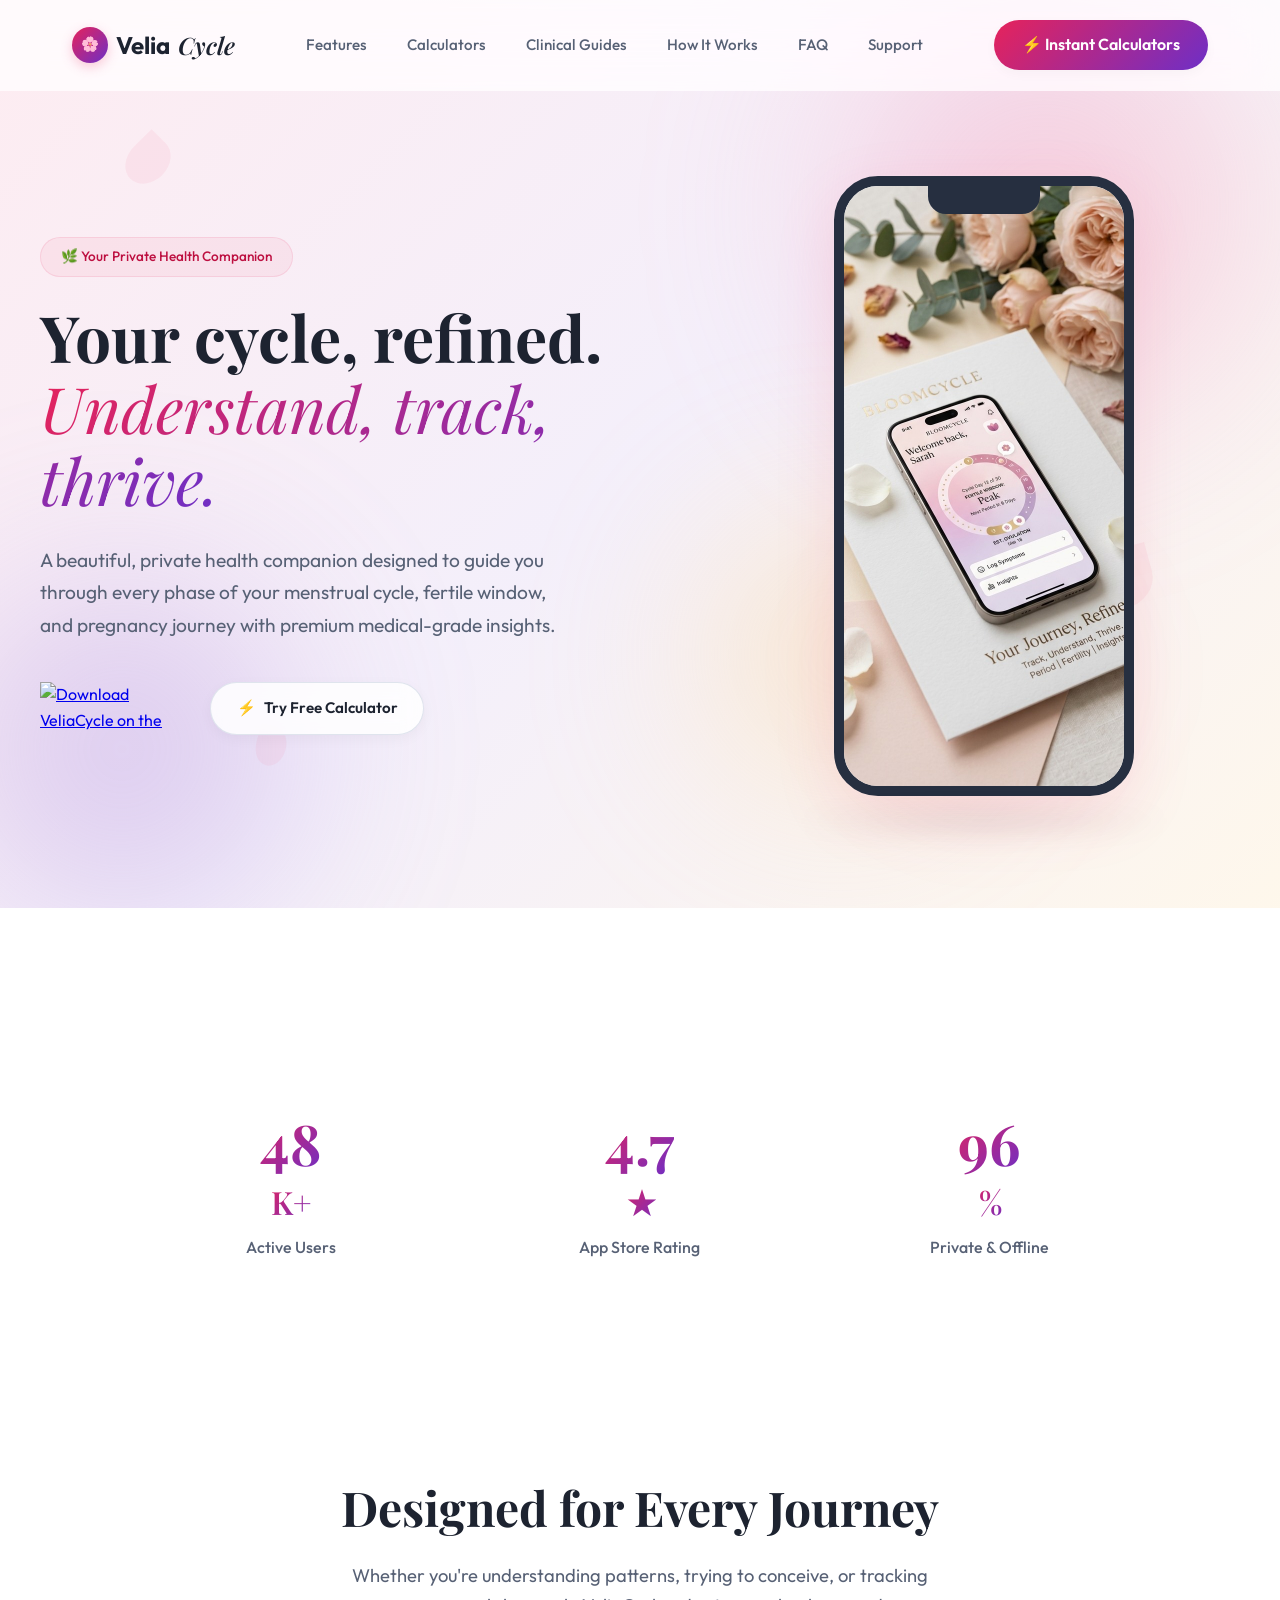
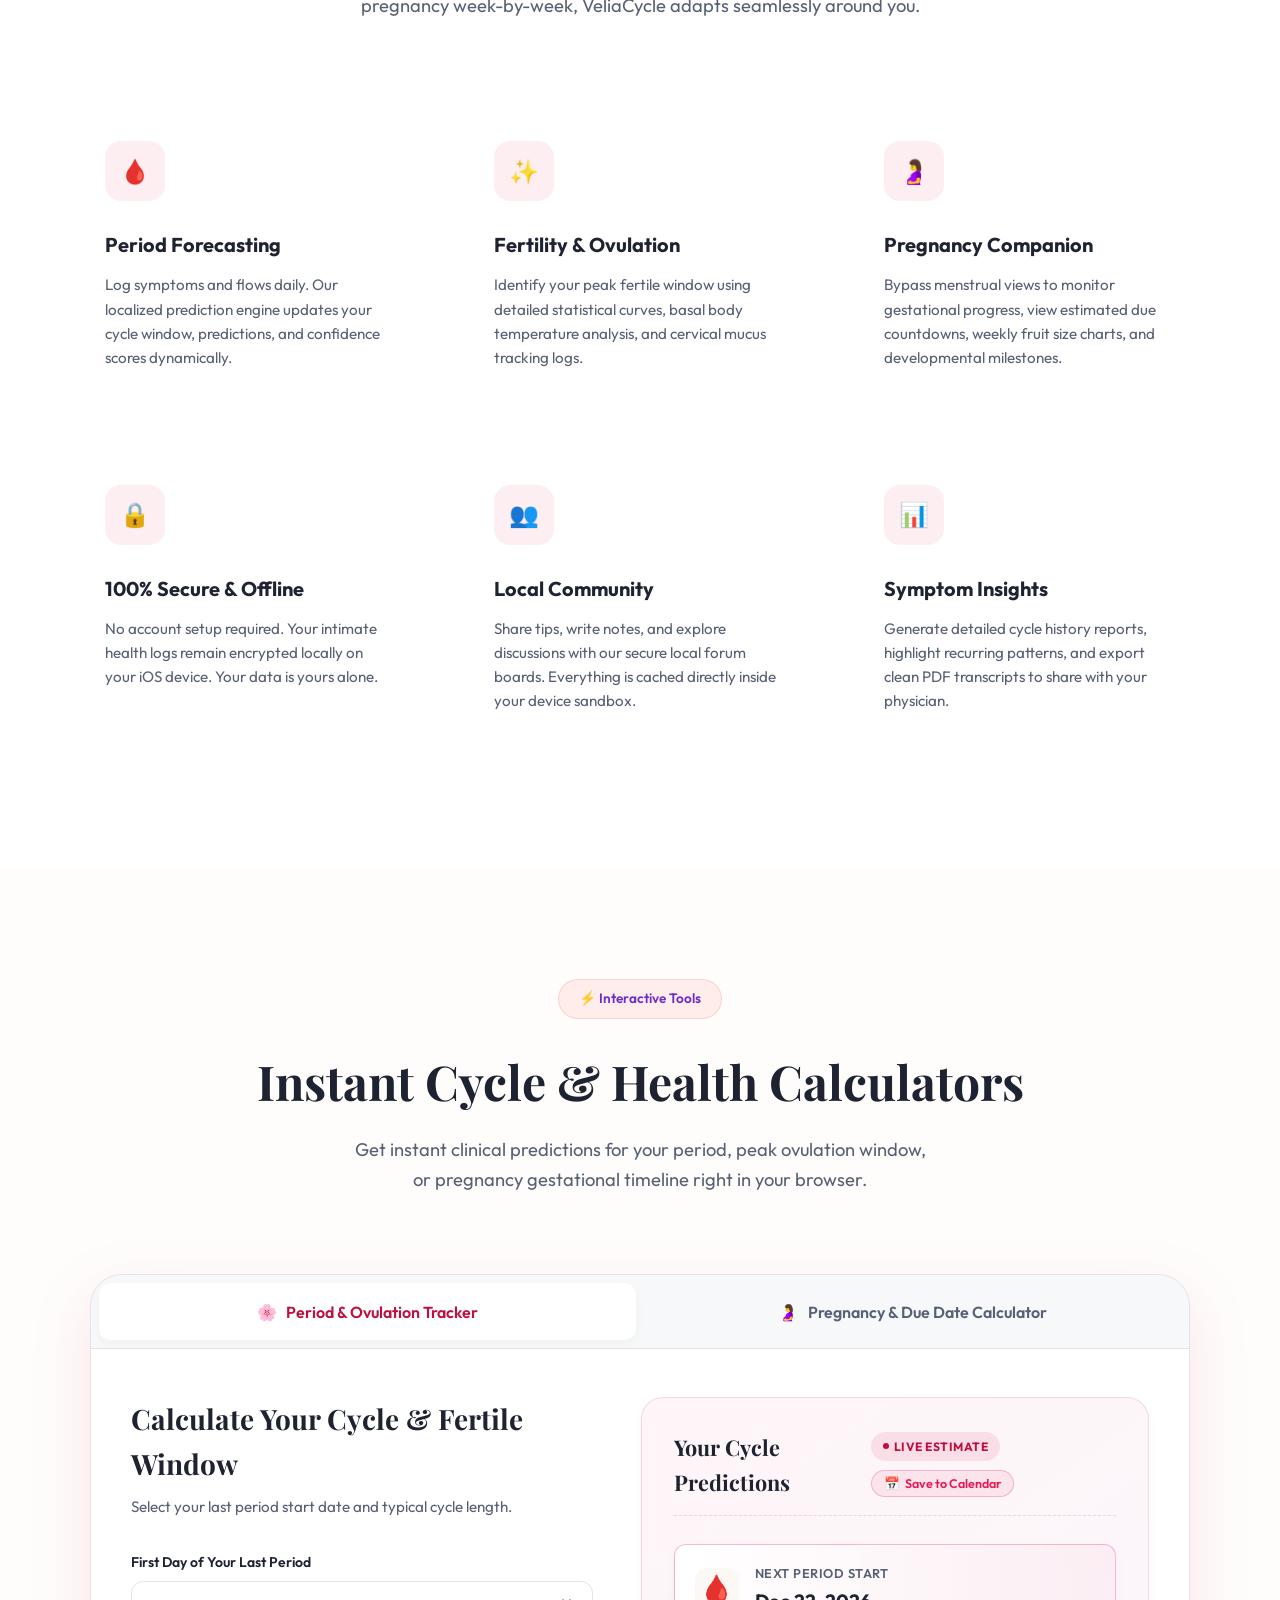
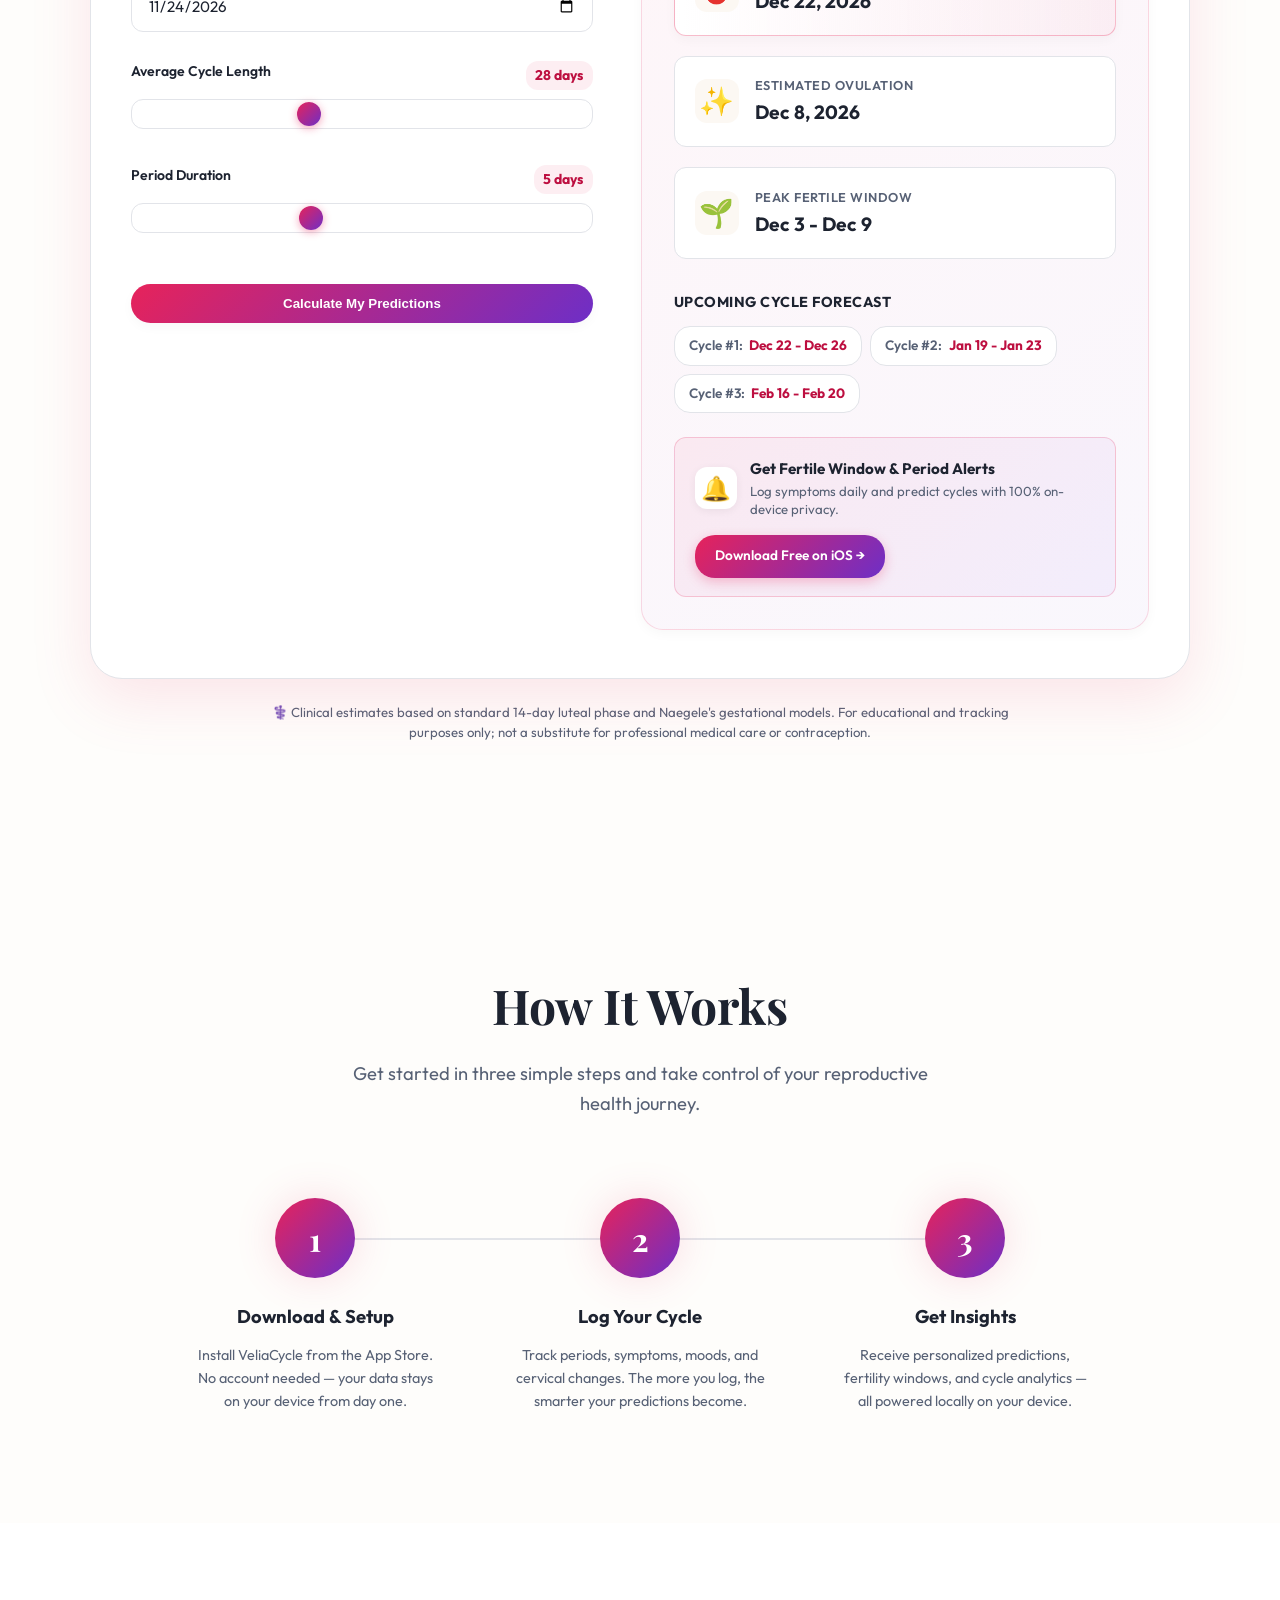
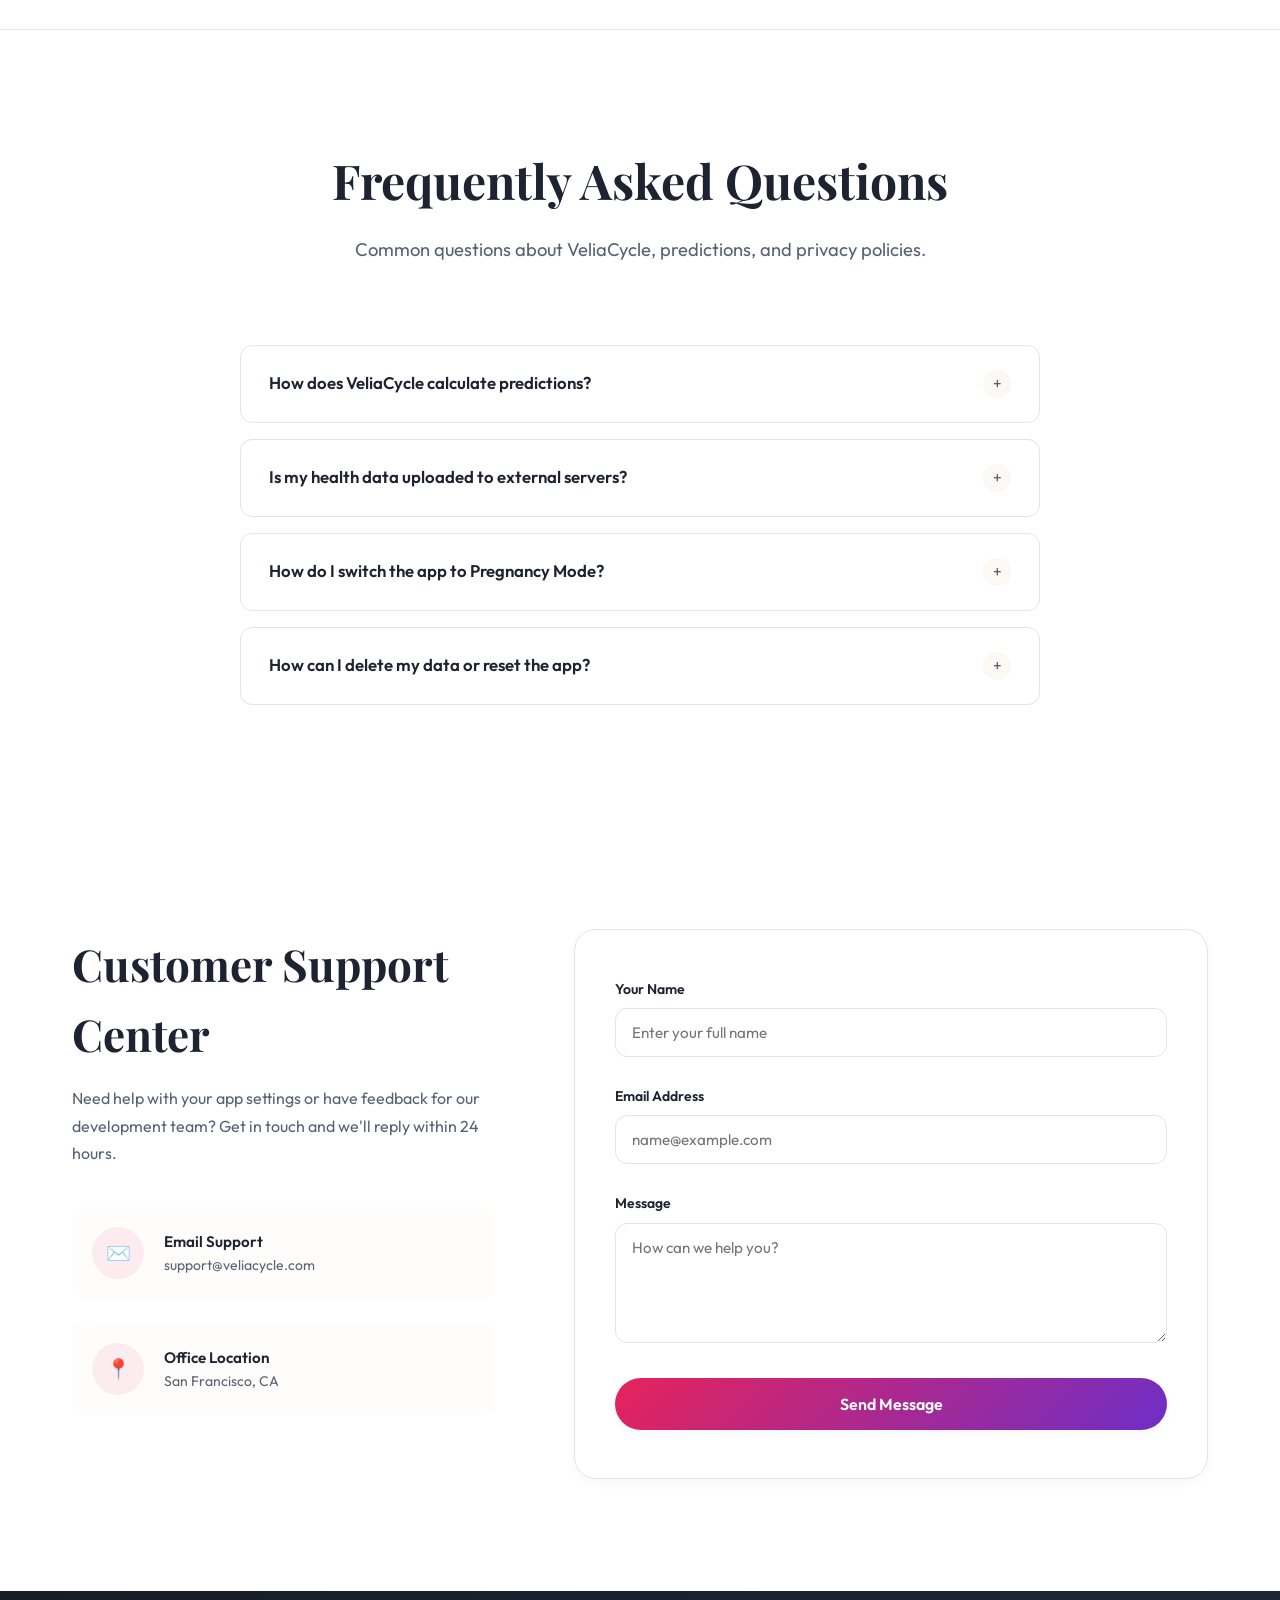
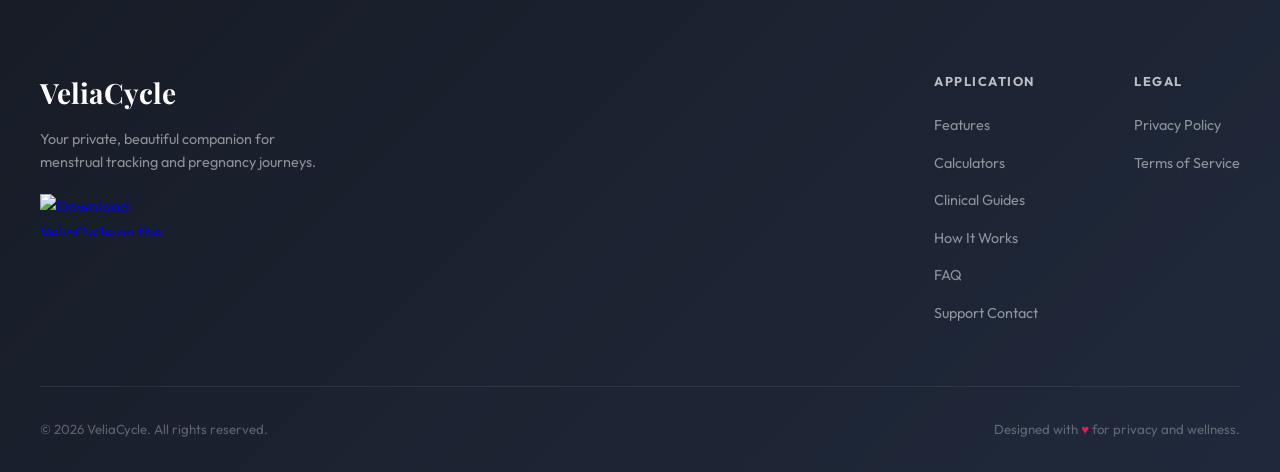
==== commit bbadfe2f: "Production Polish: standardize nav order, clean logo link, purge legacy image" ====
--- a/index.html
+++ b/index.html
@@ -127,7 +127,7 @@
   <!-- Header -->
   <header>
     <nav class="nav-container">
-      <a href="#" class="logo">
+      <a href="index.html" class="logo">
         <div class="logo-icon">🌸</div>
         Velia<span>Cycle</span>
       </a>
